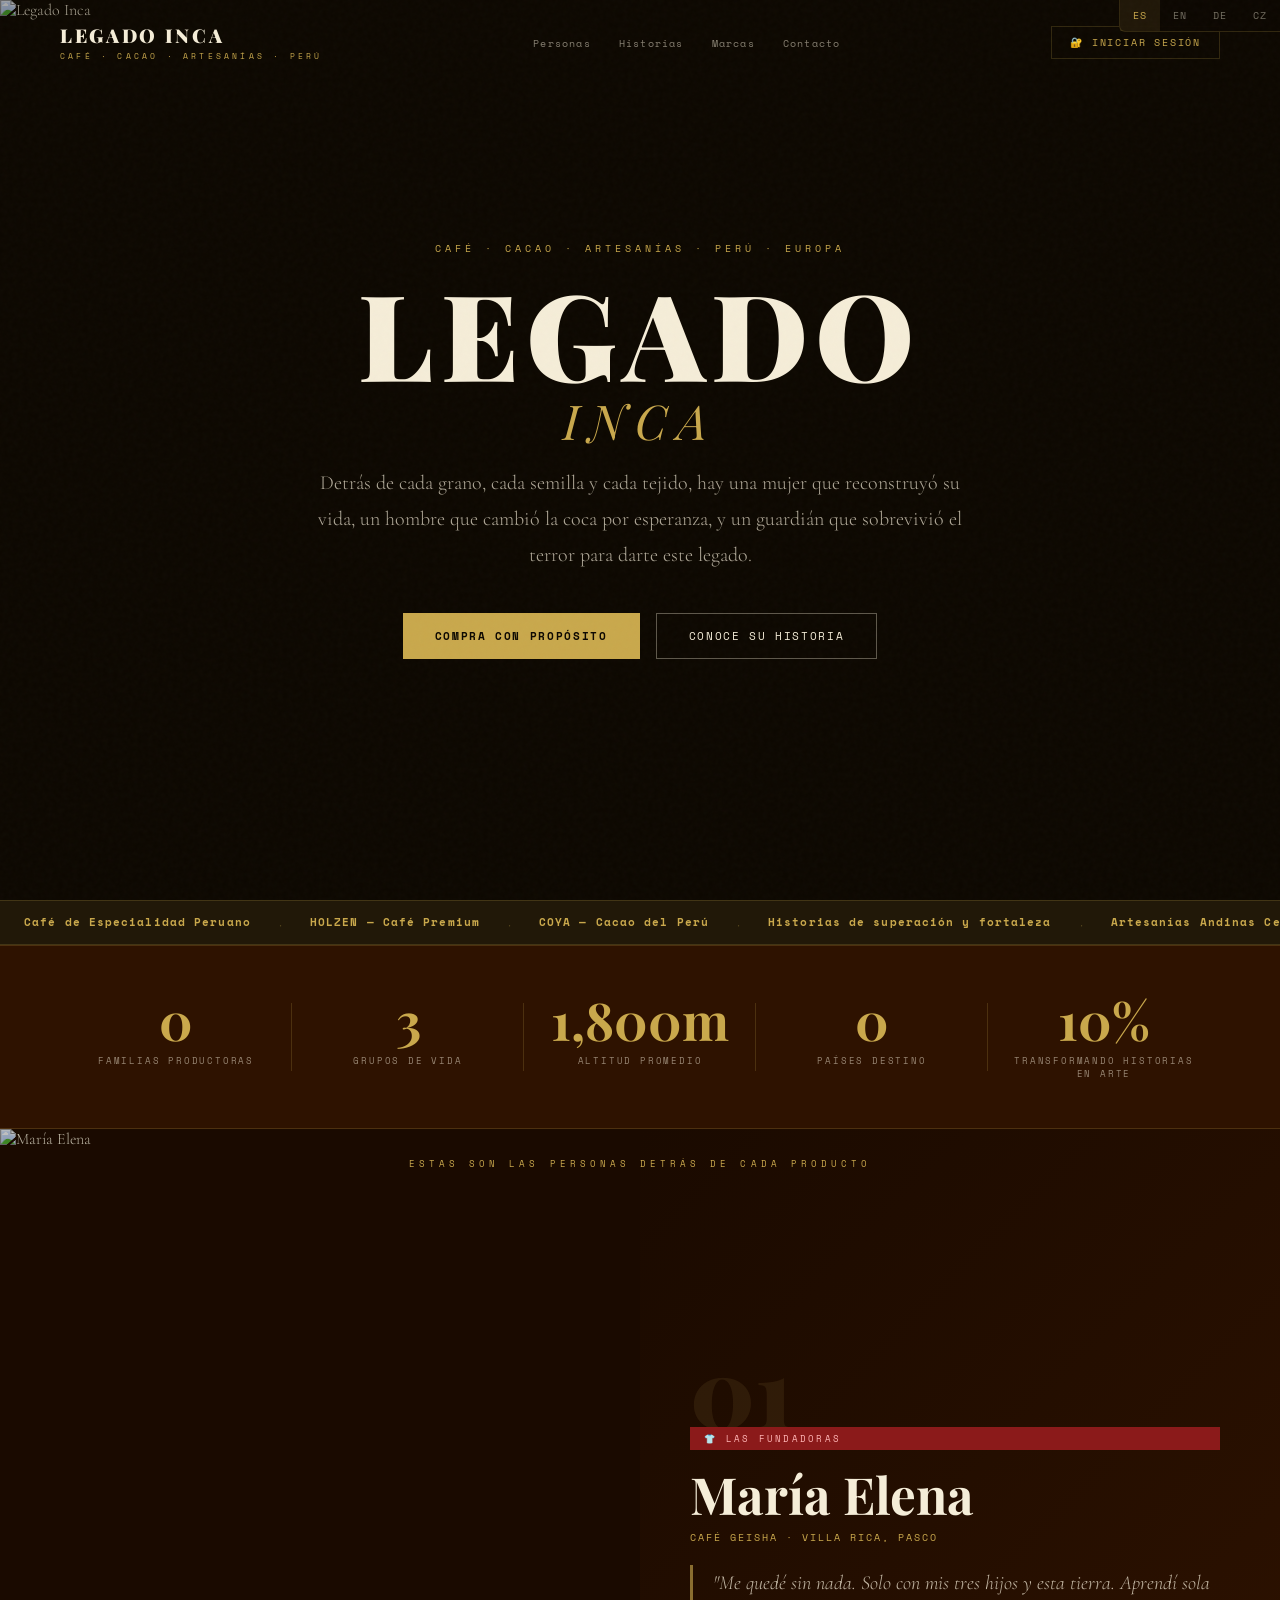
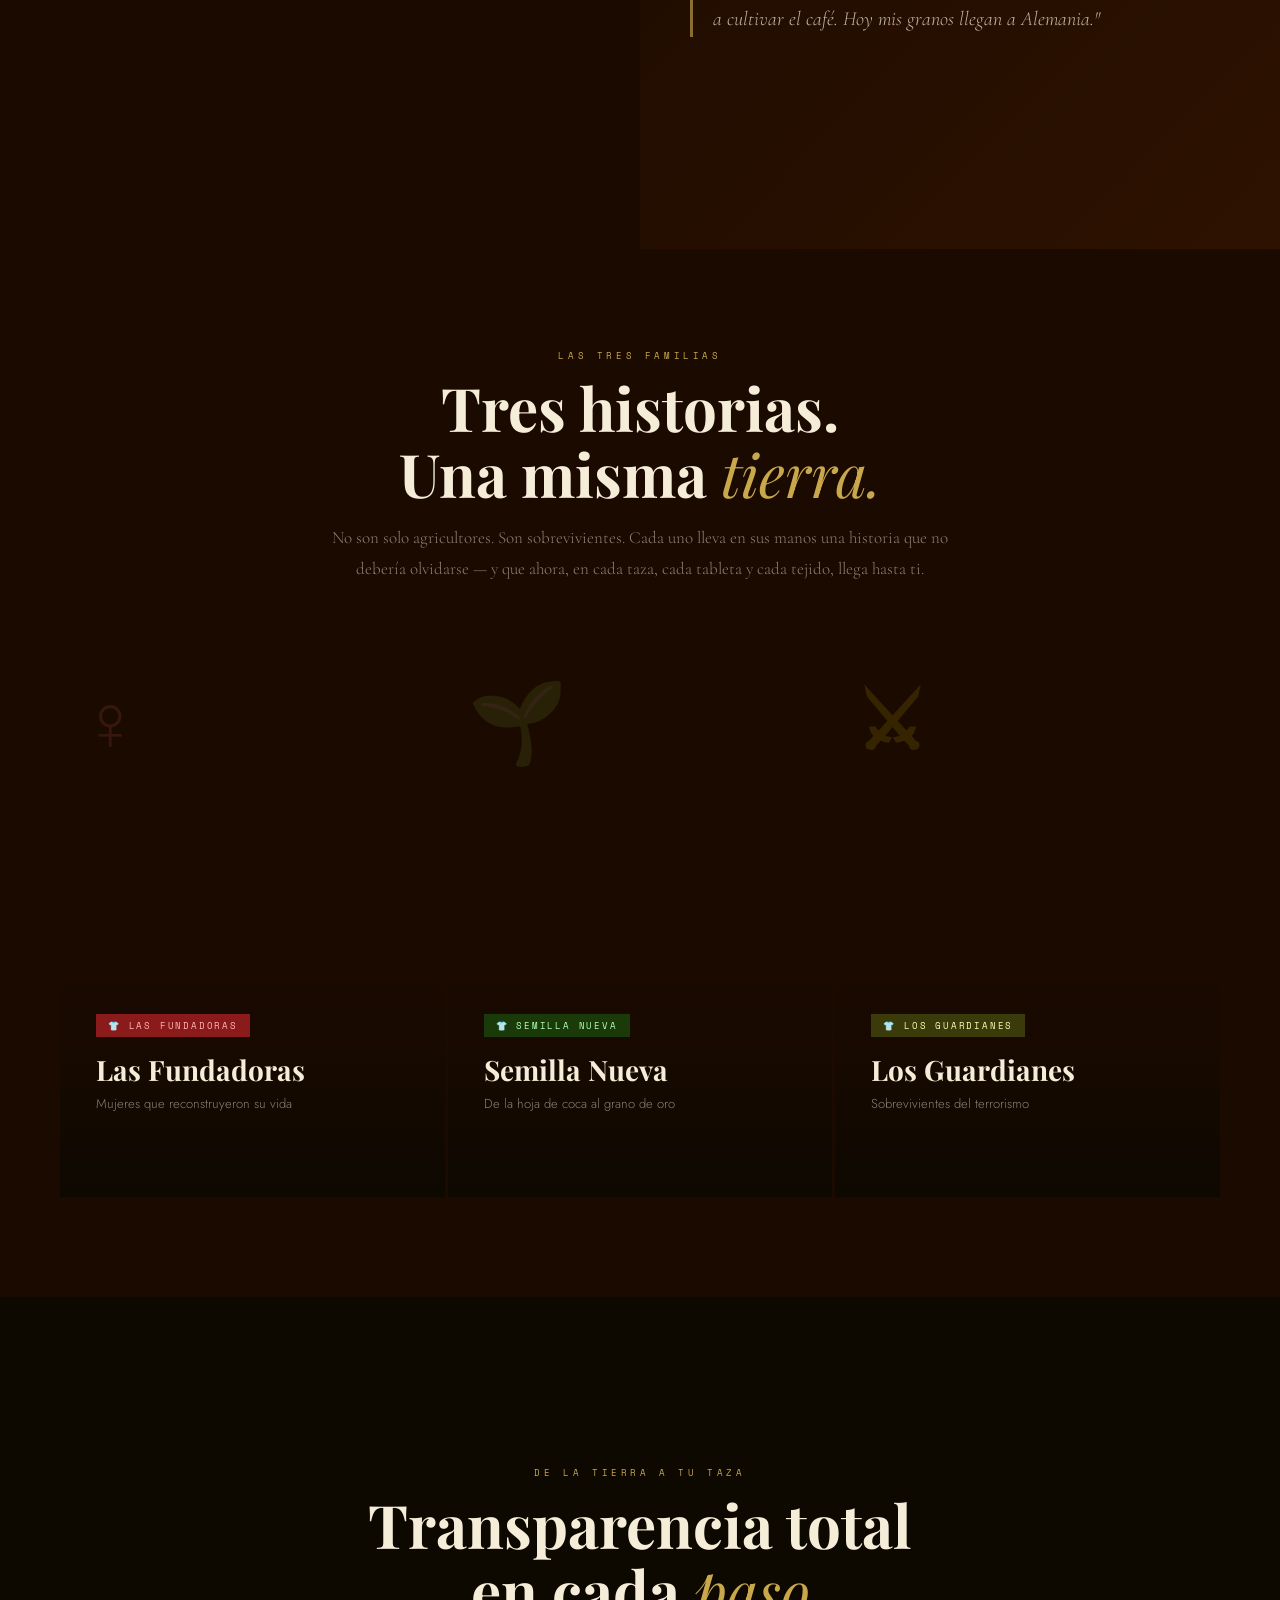
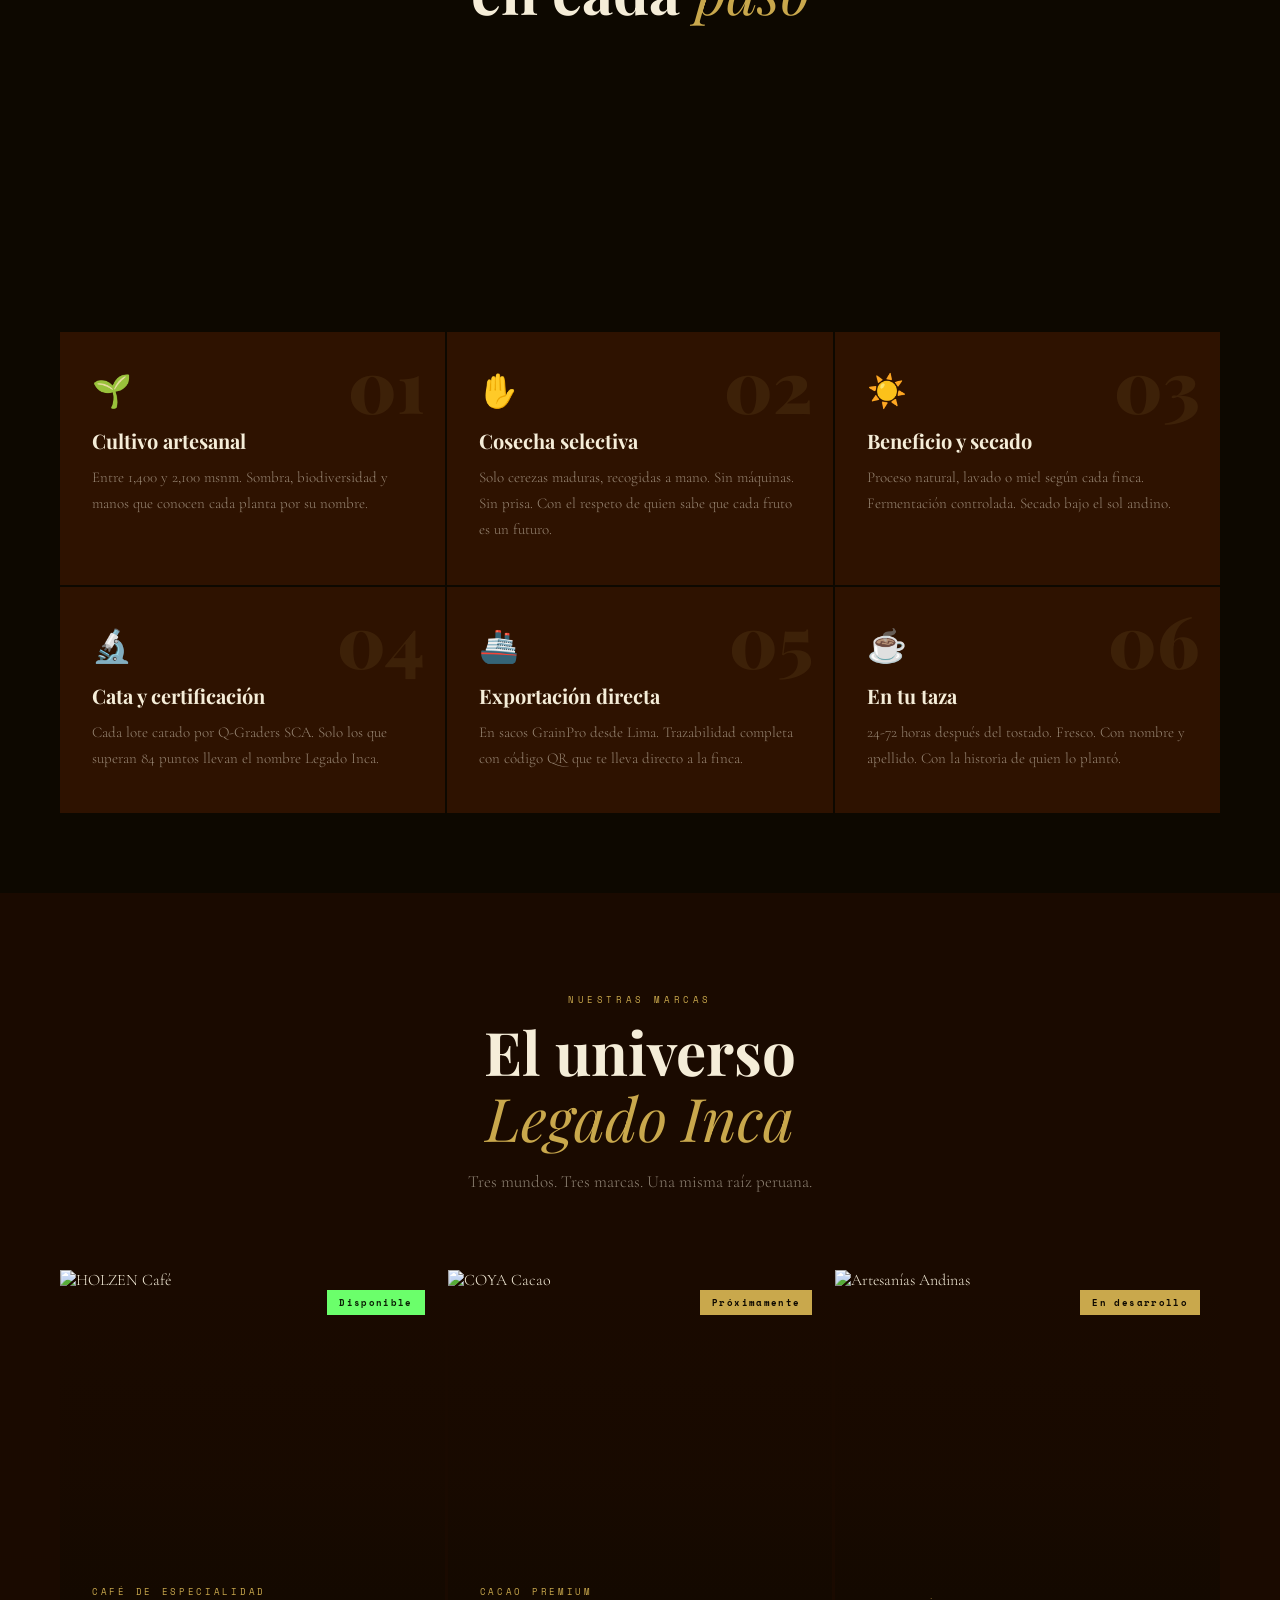
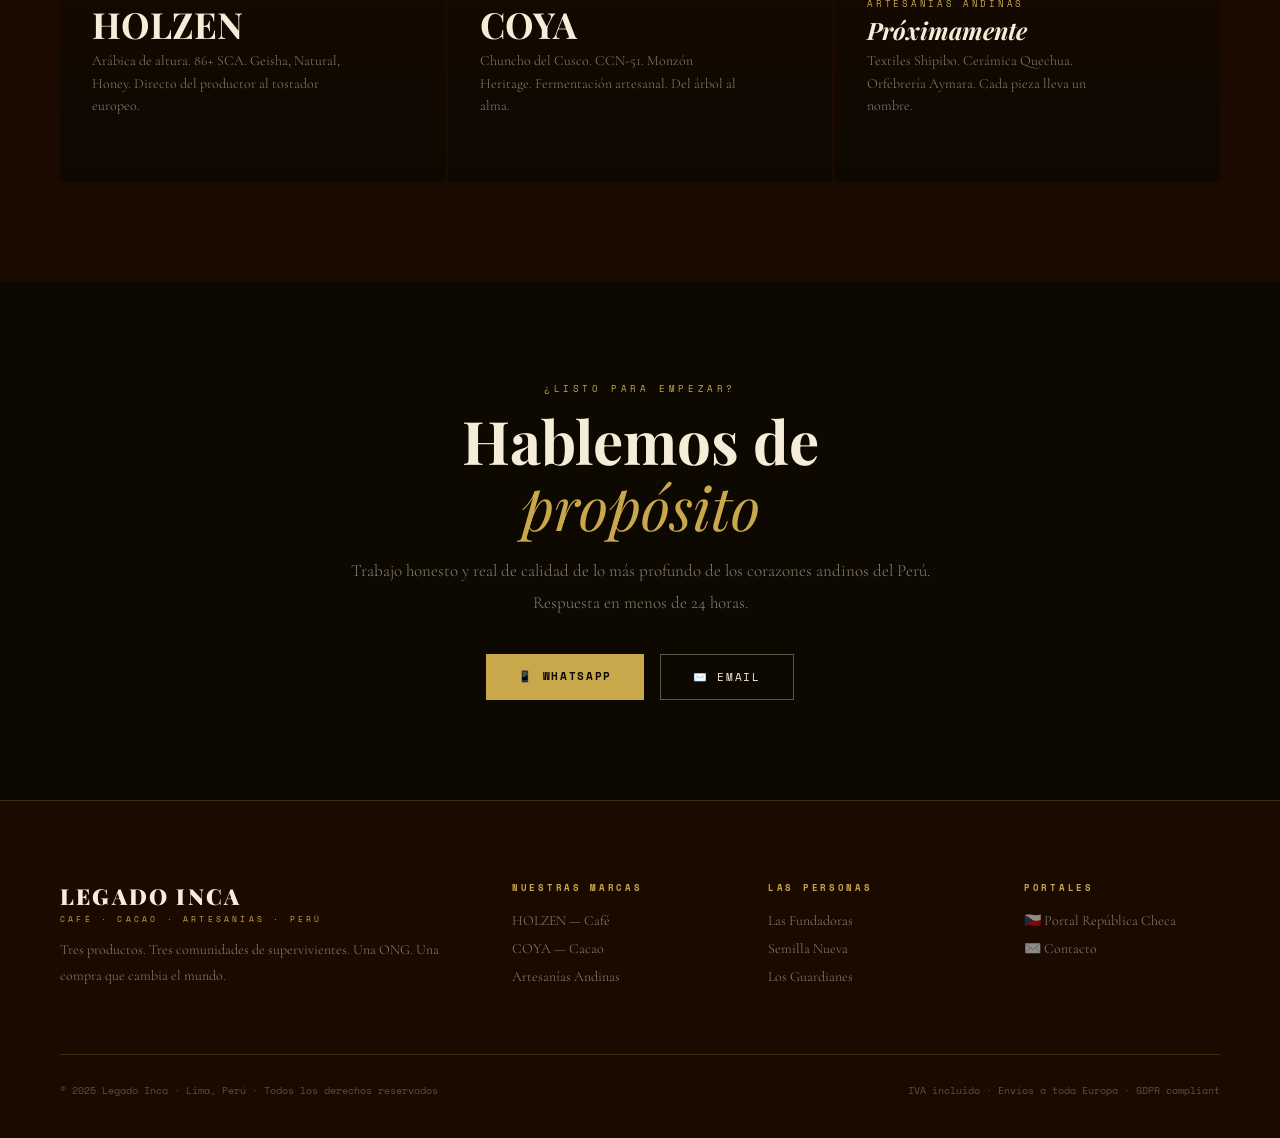
==== czech/index.html @ 56f63e99 "czech/index.html" ====
<!DOCTYPE html>
<html lang="es">
<head>
<meta charset="UTF-8">
<meta name="viewport" content="width=device-width, initial-scale=1.0, viewport-fit=cover">
<title>LEGADO INCA — Café · Cacao · Artesanías del Perú</title>
<link href="https://fonts.googleapis.com/css2?family=Playfair+Display:ital,wght@0,400;0,700;0,900;1,400;1,700&family=Cormorant+Garamond:ital,wght@0,300;0,400;0,600;1,300;1,400;1,600&family=Space+Mono:wght@400;700&family=Jost:wght@200;300;400;500&display=swap" rel="stylesheet">
<link rel="stylesheet" href="https://cdnjs.cloudflare.com/ajax/libs/leaflet/1.9.4/leaflet.min.css"/>
<script src="https://cdnjs.cloudflare.com/ajax/libs/leaflet/1.9.4/leaflet.min.js"></script>
<script src="https://cdnjs.cloudflare.com/ajax/libs/Chart.js/4.4.1/chart.umd.min.js"></script>

<!-- PWA -->
<meta name="application-name" content="Legado Inca">
<meta name="apple-mobile-web-app-capable" content="yes">
<meta name="apple-mobile-web-app-status-bar-style" content="black-translucent">
<meta name="apple-mobile-web-app-title" content="Legado Inca">
<meta name="theme-color" content="#1A0A00">
<meta name="description" content="Café, cacao y artesanías del Perú con historia. Historias reales de superación y fortaleza.">
<link rel="manifest" href="manifest.json">
<link rel="apple-touch-icon" href="data:image/svg+xml,%3Csvg xmlns='http://www.w3.org/2000/svg' viewBox='0 0 512 512'%3E%3Crect width='512' height='512' fill='%231A0A00'/%3E%3Ctext x='256' y='340' font-size='260' text-anchor='middle' fill='%23C9A84C' font-family='Georgia,serif'%3EL%3C/text%3E%3C/svg%3E">

<style>
/* ═══════════════════════════════════════
   LEGADO INCA — DESIGN TOKENS
═══════════════════════════════════════ */
:root {
  /* Madre palette */
  --negro:      #0D0800;
  --tierra:     #1A0A00;
  --cafe:       #2E1200;
  --mid:        #4A2010;
  --oro:        #C9A84C;
  --oro-lt:     #E8C96A;
  --oro-dk:     #8A6E30;
  --crema:      #F5EDD8;
  --crema-dk:   #E8D8B8;
  --muted:      rgba(245,237,216,0.52);
  --border:     rgba(201,168,76,0.2);
  --border-lt:  rgba(201,168,76,0.08);
  /* Portal palette */
  --obsidian:   #0C0A08;
  --dark:       #131008;
  --mid-dark:   #1E1A10;
  --surface:    #252015;
  --gold:       #C9A84C;
  --gold-light: #E8C96A;
  --gold-dim:   #8a6e30;
  --border-d:   rgba(201,168,76,0.2);
  --text-p:     #e8e0cc;
  --muted-p:    rgba(232,224,204,0.5);
  --green:      #4CAF7A;
  --red:        #E05252;
  --blue:       #5B8DEF;
  --amber:      #F0A500;
  /* Wine for modal */
  --wine:       #6B2737;
  --wine-deep:  #4A1825;
  --wine-pale:  #C4828E;
}

*{margin:0;padding:0;box-sizing:border-box;}
html{scroll-behavior:smooth;}
body{background:var(--negro);color:var(--crema);font-family:'Cormorant Garamond',serif;font-weight:300;overflow-x:hidden;}

/* Grain */
body::before{content:'';position:fixed;inset:0;pointer-events:none;z-index:9999;opacity:0.025;background-image:url("data:image/svg+xml,%3Csvg viewBox='0 0 200 200' xmlns='http://www.w3.org/2000/svg'%3E%3Cfilter id='n'%3E%3CfeTurbulence type='fractalNoise' baseFrequency='0.9' numOctaves='4' stitchTiles='stitch'/%3E%3C/filter%3E%3Crect width='100%25' height='100%25' filter='url(%23n)'/%3E%3C/svg%3E");}

/* ── PAGE VIEWS ── */
.page-view{display:none;min-height:100vh;}
.page-view.active{display:block;}

/* ═══ LANGUAGE BAR ═══ */
.lang-bar{position:fixed;top:0;right:0;z-index:600;display:flex;background:rgba(13,8,0,0.96);border-bottom-left-radius:6px;border:1px solid var(--border);border-top:none;border-right:none;}
.lang-btn{padding:8px 13px;background:none;border:none;color:rgba(245,237,216,0.45);font-family:'Space Mono',monospace;font-size:10px;cursor:pointer;transition:all 0.3s;letter-spacing:1px;}
.lang-btn:hover,.lang-btn.active{color:var(--oro);background:rgba(201,168,76,0.1);}

/* ═══ NAV MADRE ═══ */
.nav-madre{position:fixed;top:0;left:0;right:0;z-index:500;padding:22px 60px;display:flex;justify-content:space-between;align-items:center;transition:all 0.4s;}
.nav-madre.scrolled{background:rgba(13,8,0,0.97);backdrop-filter:blur(14px);padding:14px 60px;border-bottom:1px solid var(--border);}
.nav-logo{font-family:'Playfair Display',serif;font-size:19px;font-weight:900;color:var(--crema);letter-spacing:0.14em;text-transform:uppercase;cursor:pointer;display:flex;flex-direction:column;}
.nav-logo span{font-size:8px;letter-spacing:0.4em;color:var(--oro);font-family:'Space Mono',monospace;font-weight:400;margin-top:2px;}
.nav-links{display:flex;gap:28px;list-style:none;align-items:center;}
.nav-links a{font-family:'Space Mono',monospace;font-size:10px;letter-spacing:0.12em;color:var(--muted);text-decoration:none;cursor:pointer;transition:color 0.3s;}
.nav-links a:hover{color:var(--oro);}
.nav-login-btn{background:transparent;border:1px solid var(--border);color:var(--oro);padding:8px 18px;font-size:10px;letter-spacing:0.18em;text-transform:uppercase;cursor:pointer;font-family:'Space Mono',monospace;transition:all 0.3s;display:flex;align-items:center;gap:8px;}
.nav-login-btn:hover{background:rgba(201,168,76,0.08);border-color:var(--oro);}
.mob-nav-btn{display:none;background:none;border:none;color:var(--oro);font-size:22px;cursor:pointer;}

/* ═══ HERO — MIXED SLIDER (fotos + videos) ═══ */
.hero-wrap{height:100vh;position:relative;overflow:hidden;}
.hero-slide{position:absolute;inset:0;opacity:0;transition:opacity 1.4s ease;}
.hero-slide.active{opacity:1;}
.hero-slide img,.hero-slide video{width:100%;height:100%;object-fit:cover;object-position:center 30%;filter:brightness(0.65) saturate(1.1);}
.hero-overlay{position:absolute;inset:0;background:linear-gradient(to top,rgba(13,8,0,1) 0%,rgba(13,8,0,0.1) 60%,transparent 100%);}
.hero-content{position:absolute;inset:0;z-index:2;display:flex;flex-direction:column;align-items:center;justify-content:center;text-align:center;padding:0 32px;}
.hero-eyebrow{font-family:'Space Mono',monospace;font-size:10px;letter-spacing:0.4em;text-transform:uppercase;color:var(--oro);margin-bottom:24px;opacity:0;animation:fadeUp 1s 0.3s forwards;}
.hero-title{font-family:'Playfair Display',serif;font-size:clamp(52px,10vw,120px);font-weight:900;color:var(--crema);line-height:0.88;letter-spacing:0.06em;text-transform:uppercase;opacity:0;animation:fadeUp 1s 0.5s forwards;}
.hero-title em{display:block;font-style:italic;font-weight:400;font-size:0.4em;color:var(--oro);letter-spacing:0.2em;margin-top:14px;}
.hero-tagline{font-family:'Cormorant Garamond',serif;font-size:clamp(15px,2.2vw,20px);color:rgba(245,237,216,0.7);line-height:1.8;margin-top:24px;max-width:680px;opacity:0;animation:fadeUp 1s 0.7s forwards;}
.hero-actions{display:flex;gap:16px;margin-top:40px;flex-wrap:wrap;justify-content:center;opacity:0;animation:fadeUp 1s 0.9s forwards;}
.hero-dots{position:absolute;bottom:32px;left:50%;transform:translateX(-50%);z-index:3;display:flex;gap:8px;align-items:center;}
.hero-dot{width:6px;height:6px;border-radius:50%;background:rgba(201,168,76,0.35);border:none;cursor:pointer;transition:all 0.3s;padding:0;}
.hero-dot.active{background:var(--oro);width:20px;border-radius:3px;}

@keyframes fadeUp{from{opacity:0;transform:translateY(28px);}to{opacity:1;transform:translateY(0);}}
@keyframes fadeIn{from{opacity:0;}to{opacity:1;}}

/* ═══ BUTTONS ═══ */
.btn-primary{background:var(--oro);color:var(--negro);border:none;padding:14px 32px;font-family:'Space Mono',monospace;font-size:11px;letter-spacing:0.15em;text-transform:uppercase;cursor:pointer;font-weight:700;transition:all 0.3s;text-decoration:none;display:inline-block;}
.btn-primary:hover{background:var(--oro-lt);transform:translateY(-2px);}
.btn-outline{background:transparent;color:var(--crema);border:1px solid rgba(245,237,216,0.35);padding:14px 32px;font-family:'Space Mono',monospace;font-size:11px;letter-spacing:0.15em;text-transform:uppercase;cursor:pointer;transition:all 0.3s;text-decoration:none;display:inline-block;}
.btn-outline:hover{border-color:var(--crema);background:rgba(245,237,216,0.06);}
.btn-gold{background:var(--gold);color:var(--obsidian);border:none;padding:12px 28px;font-size:11px;letter-spacing:0.2em;text-transform:uppercase;cursor:pointer;font-family:'Jost',sans-serif;font-weight:700;transition:all 0.3s;}
.btn-gold:hover{background:var(--gold-light);}
.btn-outline-gold{background:transparent;color:var(--gold);border:1px solid var(--border-d);padding:10px 22px;font-size:10px;letter-spacing:0.18em;text-transform:uppercase;cursor:pointer;font-family:'Jost',sans-serif;transition:all 0.3s;}
.btn-outline-gold:hover{background:rgba(201,168,76,0.08);}
.btn-green{background:var(--green);color:var(--obsidian);border:none;padding:11px 24px;font-size:11px;letter-spacing:0.18em;text-transform:uppercase;cursor:pointer;font-family:'Jost',sans-serif;font-weight:700;transition:all 0.3s;}
.btn-green:hover{background:#5dc98a;}
.btn-exit{background:transparent;border:1px solid rgba(224,82,82,0.3);color:var(--red);padding:9px 16px;font-size:10px;letter-spacing:0.15em;text-transform:uppercase;cursor:pointer;font-family:'Jost',sans-serif;width:100%;transition:all 0.3s;}
.btn-exit:hover{background:rgba(224,82,82,0.08);}

/* ═══ MARQUEE ═══ */
.marquee-wrap{background:rgba(201,168,76,0.10);border-top:1px solid rgba(201,168,76,0.2);border-bottom:1px solid rgba(201,168,76,0.2);overflow:hidden;padding:10px 0;white-space:nowrap;}
.marquee-track{display:inline-flex;animation:marquee 32s linear infinite;}
.marquee-item{font-family:'Space Mono',monospace;font-size:11px;color:var(--oro);letter-spacing:0.1em;padding:0 24px;font-weight:700;}
.marquee-dot{color:var(--oro);opacity:0.4;padding:0 4px;}
@keyframes marquee{from{transform:translateX(0);}to{transform:translateX(-50%);}}

/* ═══ PERSONAS CAROUSEL (arriba) ═══ */
.personas-hero{position:relative;height:80vh;overflow:hidden;background:var(--tierra);}
.persona-slide{position:absolute;inset:0;opacity:0;transition:opacity 1.2s ease;display:grid;grid-template-columns:1fr 1fr;}
.persona-slide.active{opacity:1;}
.persona-photo{width:100%;height:100%;object-fit:cover;object-position:center 15%;filter:brightness(0.75) saturate(1.1);}
.persona-story-side{display:flex;flex-direction:column;justify-content:center;padding:60px 60px 60px 50px;background:linear-gradient(135deg,var(--tierra) 0%,var(--cafe) 100%);}
.persona-num{font-family:'Playfair Display',serif;font-size:96px;color:rgba(201,168,76,0.1);font-weight:900;line-height:1;margin-bottom:-10px;}
.persona-tag-badge{display:inline-block;font-family:'Space Mono',monospace;font-size:9px;letter-spacing:0.25em;text-transform:uppercase;padding:5px 14px;margin-bottom:16px;}
.tag-fundadoras{background:#8B1A1A;color:#FFB5B5;}
.tag-semilla{background:#1A3A0A;color:#B5FFB5;}
.tag-guardianes{background:#3A3A0A;color:#FFFFB5;}
.persona-name-big{font-family:'Playfair Display',serif;font-size:clamp(32px,4vw,52px);color:var(--crema);font-weight:700;line-height:1.1;}
.persona-product{font-family:'Space Mono',monospace;font-size:10px;color:var(--oro);letter-spacing:0.2em;text-transform:uppercase;margin-top:8px;margin-bottom:20px;}
.persona-quote{font-family:'Cormorant Garamond',serif;font-size:clamp(15px,1.8vw,20px);color:rgba(245,237,216,0.75);line-height:1.8;font-style:italic;border-left:3px solid var(--oro-dk);padding-left:20px;}
.personas-nav{position:absolute;bottom:28px;left:50%;transform:translateX(-50%);z-index:10;display:flex;gap:10px;align-items:center;}
.persona-dot{width:6px;height:6px;border-radius:50%;background:rgba(201,168,76,0.3);border:none;cursor:pointer;transition:all 0.3s;padding:0;}
.persona-dot.active{background:var(--oro);width:18px;border-radius:3px;}
.personas-section-label{position:absolute;top:28px;left:50%;transform:translateX(-50%);z-index:10;font-family:'Space Mono',monospace;font-size:9px;letter-spacing:0.45em;text-transform:uppercase;color:var(--oro);white-space:nowrap;}

/* ═══ STATS BAR ═══ */
.stats-bar{background:var(--cafe);border-top:1px solid var(--border);border-bottom:1px solid var(--border);padding:48px 60px;display:grid;grid-template-columns:repeat(5,1fr);gap:0;}
.stat-item{text-align:center;padding:0 20px;position:relative;}
.stat-item:not(:last-child)::after{content:'';position:absolute;right:0;top:10%;height:80%;width:1px;background:var(--border);}
.stat-num{font-family:'Playfair Display',serif;font-size:52px;color:var(--oro);font-weight:700;line-height:1;display:block;}
.stat-label{font-family:'Space Mono',monospace;font-size:9px;letter-spacing:0.2em;text-transform:uppercase;color:var(--muted);margin-top:8px;display:block;}

/* ═══ ONG BANNER ═══ */
.ong-banner{background:linear-gradient(135deg,#1E3A0A,#0A2004);border-top:2px solid rgba(74,124,40,0.4);border-bottom:2px solid rgba(74,124,40,0.4);padding:36px 60px;display:flex;align-items:center;gap:32px;flex-wrap:wrap;}
.ong-label{font-family:'Space Mono',monospace;font-size:9px;letter-spacing:0.35em;text-transform:uppercase;color:#6BFF6B;margin-bottom:8px;}
.ong-text{font-family:'Cormorant Garamond',serif;font-size:17px;color:var(--crema);line-height:1.7;}
.ong-text strong{color:#6BFF6B;}

/* ═══ SECTION BASE ═══ */
.section-eyebrow{font-family:'Space Mono',monospace;font-size:9px;letter-spacing:0.4em;text-transform:uppercase;color:var(--oro);display:block;margin-bottom:12px;}
.section-title{font-family:'Playfair Display',serif;font-size:clamp(32px,5vw,60px);color:var(--crema);font-weight:700;line-height:1.1;}
.section-title em{font-style:italic;color:var(--oro);font-weight:400;}
.section-body{font-family:'Cormorant Garamond',serif;font-size:17px;color:var(--muted);line-height:1.85;margin-top:16px;max-width:640px;}

/* ═══ GRUPOS — 3 historias ═══ */
.grupos{padding:100px 60px;background:var(--tierra);}
.grupos-head{text-align:center;margin-bottom:72px;}
.grupos-head .section-body{margin:16px auto 0;}
.grupos-grid{display:grid;grid-template-columns:repeat(3,1fr);gap:3px;}
.grupo-card{position:relative;overflow:hidden;min-height:540px;cursor:pointer;display:flex;flex-direction:column;justify-content:flex-end;}
.grupo-bg{position:absolute;inset:0;background-size:cover;background-position:center 25%;transition:transform 0.8s ease;filter:brightness(0.35) saturate(1.1);}
.grupo-card:hover .grupo-bg{transform:scale(1.04);filter:brightness(0.45);}
.grupo-pattern{position:absolute;top:20px;left:20px;font-family:'Playfair Display',serif;font-size:80px;font-weight:900;opacity:0.12;line-height:1;pointer-events:none;}
.fundadoras .grupo-pattern{color:#FF6B6B;}
.semilla .grupo-pattern{color:#6BFF6B;}
.guardianes .grupo-pattern{color:#FFD700;}
.grupo-overlay{position:relative;z-index:2;padding:36px;background:linear-gradient(to top,rgba(13,8,0,0.97) 0%,rgba(13,8,0,0.3) 60%,transparent 100%);}
.grupo-tag{display:inline-block;font-family:'Space Mono',monospace;font-size:9px;letter-spacing:0.2em;text-transform:uppercase;padding:5px 12px;margin-bottom:14px;}
.fundadoras .grupo-tag{background:#8B1A1A;color:#FFB5B5;}
.semilla .grupo-tag{background:#1A3A0A;color:#B5FFB5;}
.guardianes .grupo-tag{background:#3A3A0A;color:#FFFFB5;}
.grupo-name{font-family:'Playfair Display',serif;font-size:28px;color:var(--crema);font-weight:700;margin-bottom:6px;}
.grupo-role{font-family:'Jost',sans-serif;font-size:13px;color:var(--muted);}
.grupo-desc{font-family:'Cormorant Garamond',serif;font-size:15px;color:rgba(245,237,216,0.65);line-height:1.75;margin-top:14px;max-height:0;overflow:hidden;transition:max-height 0.5s ease;}
.grupo-card:hover .grupo-desc{max-height:200px;}
.grupo-link{display:inline-block;margin-top:16px;font-family:'Space Mono',monospace;font-size:10px;letter-spacing:0.1em;color:var(--oro);text-decoration:none;border-bottom:1px solid var(--border);padding-bottom:2px;opacity:0;transform:translateY(8px);transition:all 0.4s;}
.grupo-card:hover .grupo-link{opacity:1;transform:translateY(0);}

/* ═══ PROCESO con video ═══ */
.proceso{padding:0;background:var(--negro);}
.proceso-video-wrap{position:relative;height:55vh;overflow:hidden;}
.proceso-video-wrap video{width:100%;height:100%;object-fit:cover;filter:brightness(0.4);}
.proceso-video-overlay{position:absolute;inset:0;display:flex;align-items:center;justify-content:center;flex-direction:column;text-align:center;padding:0 40px;}
.proceso-content{padding:80px 60px;background:var(--negro);}
.proceso-grid{display:grid;grid-template-columns:repeat(3,1fr);gap:2px;margin-top:60px;}
.paso{padding:40px 32px;background:var(--cafe);border-bottom:2px solid transparent;transition:border-color 0.3s;position:relative;overflow:hidden;}
.paso:hover{border-color:var(--oro);}
.paso-n{font-family:'Playfair Display',serif;font-size:72px;color:rgba(201,168,76,0.1);font-weight:900;line-height:1;position:absolute;top:16px;right:20px;}
.paso-icon{font-size:32px;margin-bottom:16px;}
.paso-title{font-family:'Playfair Display',serif;font-size:20px;color:var(--crema);font-weight:700;margin-bottom:10px;}
.paso-desc{font-family:'Cormorant Garamond',serif;font-size:15px;color:var(--muted);line-height:1.75;}

/* ═══ UNIVERSO — 3 marcas ═══ */
.universo{padding:100px 60px;background:var(--tierra);}
.universo-head{text-align:center;margin-bottom:72px;}
.universo-grid{display:grid;grid-template-columns:repeat(3,1fr);gap:3px;}
.marca-card{position:relative;overflow:hidden;aspect-ratio:3/4;cursor:pointer;}
.marca-img{width:100%;height:100%;object-fit:cover;transition:transform 0.7s ease;display:block;}
.marca-card:hover .marca-img{transform:scale(1.05);}
.marca-overlay{position:absolute;inset:0;background:linear-gradient(to top,rgba(13,8,0,0.96) 0%,rgba(13,8,0,0.15) 60%,transparent 100%);padding:32px;display:flex;flex-direction:column;justify-content:flex-end;}
.marca-eyebrow{font-family:'Space Mono',monospace;font-size:9px;letter-spacing:0.3em;text-transform:uppercase;color:var(--oro);margin-bottom:8px;}
.marca-name{font-family:'Playfair Display',serif;font-size:36px;color:var(--crema);font-weight:700;line-height:1;}
.marca-sub{font-family:'Cormorant Garamond',serif;font-size:14px;color:var(--muted);margin-top:8px;line-height:1.6;max-width:260px;}
.marca-arrow{display:inline-flex;align-items:center;gap:8px;margin-top:18px;font-family:'Space Mono',monospace;font-size:10px;letter-spacing:0.12em;color:var(--crema);opacity:0;transform:translateY(8px);transition:all 0.4s;}
.marca-card:hover .marca-arrow{opacity:1;transform:translateY(0);}
.marca-badge{position:absolute;top:20px;right:20px;font-family:'Space Mono',monospace;font-size:9px;letter-spacing:0.15em;padding:6px 12px;font-weight:700;}
.badge-disponible{background:#6BFF6B;color:#0A2004;}
.badge-pronto{background:var(--oro);color:var(--negro);}

/* ═══ IMPACTO ONG ═══ */
.impacto{padding:0;position:relative;overflow:hidden;background:var(--negro);}
.impacto-video-bg{position:absolute;inset:0;z-index:0;}
.impacto-video-bg video{width:100%;height:100%;object-fit:cover;filter:brightness(0.55) saturate(1.1);}
.impacto-video-bg::after{content:'';position:absolute;inset:0;background:rgba(13,8,0,0.35);}
.impacto-inner{position:relative;z-index:2;padding:100px 60px;}
.impacto-grid{display:grid;grid-template-columns:1fr 1fr;gap:80px;align-items:center;margin-top:60px;}
.impact-stats{display:grid;grid-template-columns:1fr 1fr;gap:24px;}
.impact-stat{border:1px solid rgba(107,255,107,0.2);padding:24px;background:rgba(0,0,0,0.2);}
.impact-big{font-family:'Playfair Display',serif;font-size:48px;color:#6BFF6B;font-weight:700;line-height:1;display:block;}
.impact-label{font-family:'Space Mono',monospace;font-size:9px;letter-spacing:0.2em;text-transform:uppercase;color:rgba(107,255,107,0.7);margin-top:6px;display:block;}
.impact-quote{font-family:'Playfair Display',serif;font-size:28px;color:var(--crema);font-style:italic;font-weight:400;border-left:3px solid #6BFF6B;padding-left:24px;margin-bottom:24px;line-height:1.4;}
.impact-text{font-family:'Cormorant Garamond',serif;font-size:16px;color:rgba(245,237,216,0.7);line-height:1.85;margin-bottom:16px;}

/* ═══ FOOTER ═══ */
footer.madre-footer{background:var(--tierra);border-top:1px solid var(--border);padding:80px 60px 40px;}
.footer-grid{display:grid;grid-template-columns:2fr 1fr 1fr 1fr;gap:60px;margin-bottom:60px;}
.footer-brand-name{font-family:'Playfair Display',serif;font-size:22px;font-weight:900;letter-spacing:0.1em;color:var(--crema);text-transform:uppercase;}
.footer-brand-name span{font-size:8px;letter-spacing:0.4em;color:var(--oro);display:block;font-family:'Space Mono',monospace;font-weight:400;margin-top:2px;}
.footer-brand p{font-family:'Cormorant Garamond',serif;font-size:14px;color:var(--muted);line-height:1.8;margin-top:12px;}
.footer-col h5{font-family:'Space Mono',monospace;font-size:9px;letter-spacing:0.3em;text-transform:uppercase;color:var(--oro);margin-bottom:16px;}
.footer-col ul{list-style:none;}
.footer-col li{margin-bottom:8px;}
.footer-col a{font-family:'Cormorant Garamond',serif;font-size:14px;color:var(--muted);text-decoration:none;cursor:pointer;transition:color 0.3s;}
.footer-col a:hover{color:var(--oro);}
.footer-bottom{border-top:1px solid var(--border);padding-top:28px;display:flex;justify-content:space-between;align-items:center;flex-wrap:wrap;gap:12px;}
.footer-bottom p{font-family:'Space Mono',monospace;font-size:10px;color:rgba(245,237,216,0.3);}

/* ═══ MOB NAV ═══ */
#mob-nav{display:none;position:fixed;inset:0;z-index:950;background:rgba(13,8,0,0.98);flex-direction:column;align-items:center;justify-content:center;gap:28px;}
#mob-nav a{font-family:'Playfair Display',serif;font-size:28px;color:var(--crema);text-decoration:none;cursor:pointer;font-style:italic;transition:color 0.3s;}
#mob-nav a:hover{color:var(--oro);}

/* ═══ COOKIE ═══ */
.cookie-bar{position:fixed;bottom:0;left:0;right:0;z-index:800;background:rgba(26,10,0,0.97);border-top:1px solid var(--border);padding:16px 40px;display:flex;align-items:center;justify-content:space-between;gap:20px;flex-wrap:wrap;backdrop-filter:blur(8px);}
.cookie-text{font-family:'Cormorant Garamond',serif;font-size:13px;color:var(--muted);flex:1;}
.cookie-accept{background:var(--oro);color:var(--negro);border:none;padding:8px 20px;font-family:'Space Mono',monospace;font-size:10px;letter-spacing:0.1em;cursor:pointer;font-weight:700;}
.cookie-decline{background:transparent;color:var(--muted);border:1px solid var(--border);padding:8px 16px;font-family:'Space Mono',monospace;font-size:10px;cursor:pointer;}

/* ═══ LOGIN MODAL ═══ */
.modal-overlay{position:fixed;inset:0;background:rgba(44,8,18,0.85);z-index:1000;display:none;align-items:center;justify-content:center;backdrop-filter:blur(6px);}
.modal-overlay.open{display:flex;}
.login-box{background:var(--dark);border:1px solid var(--border-d);padding:48px;width:420px;max-width:92vw;position:relative;}
.login-close{position:absolute;top:18px;right:18px;background:none;border:none;color:var(--muted-p);font-size:18px;cursor:pointer;transition:color 0.3s;}
.login-close:hover{color:var(--gold);}
.login-eyebrow{font-family:'Space Mono',monospace;font-size:9px;letter-spacing:0.4em;text-transform:uppercase;color:var(--gold);display:flex;align-items:center;gap:10px;margin-bottom:12px;}
.login-eyebrow::before{content:'';width:20px;height:1px;background:var(--gold-dim);}
.login-title{font-family:'Playfair Display',serif;font-size:28px;color:var(--text-p);margin-bottom:6px;}
.login-sub{font-family:'Jost',sans-serif;font-size:11px;color:var(--muted-p);margin-bottom:28px;}
.login-form{display:grid;gap:14px;}
.login-input{background:var(--mid-dark);border:1px solid var(--border-d);color:var(--text-p);padding:12px 16px;font-family:'Jost',sans-serif;font-size:13px;outline:none;transition:border-color 0.3s;width:100%;}
.login-input:focus{border-color:var(--gold);}
.login-error{background:rgba(224,82,82,0.1);border:1px solid rgba(224,82,82,0.3);color:var(--red);padding:10px 14px;font-size:11px;display:none;}
.login-error.show{display:block;}
.login-hint{font-family:'Jost',sans-serif;font-size:10px;color:var(--muted-p);text-align:center;margin-top:8px;}
.login-hint strong{color:var(--gold);}
.f-label{font-size:9px;letter-spacing:0.22em;text-transform:uppercase;color:var(--gold);margin-bottom:6px;display:block;font-family:'Space Mono',monospace;}
.f-group{display:grid;gap:6px;}

/* ═══ PORTAL STYLES (from aurum_v2) ═══ */
.portal-layout{display:grid;grid-template-columns:240px 1fr;min-height:100vh;background:var(--obsidian);}
.portal-sidebar{background:var(--dark);border-right:1px solid var(--border-d);padding:28px 0;position:sticky;top:0;height:100vh;overflow-y:auto;display:flex;flex-direction:column;}
.portal-logo-wrap{padding:0 22px 28px;border-bottom:1px solid var(--border-d);}
.portal-logo{font-family:'Playfair Display',serif;font-size:17px;color:var(--gold);letter-spacing:0.1em;text-transform:uppercase;}
.portal-logo em{font-style:italic;color:var(--text-p);font-weight:400;}
.portal-role{margin-top:8px;font-size:9px;letter-spacing:0.25em;text-transform:uppercase;padding:4px 10px;display:inline-block;border:1px solid;font-family:'Space Mono',monospace;}
.role-admin{color:var(--blue);border-color:rgba(91,141,239,0.35);}
.role-prov{color:var(--green);border-color:rgba(76,175,122,0.35);}
.role-cz{color:var(--gold);border-color:var(--border-d);}
.sidebar-nav{flex:1;padding-top:16px;}
.nav-sec-label{font-size:8px;letter-spacing:0.3em;text-transform:uppercase;color:var(--gold-dim);padding:16px 22px 6px;font-family:'Space Mono',monospace;}
.sidebar-nav ul{list-style:none;}
.sidebar-nav li a{display:flex;align-items:center;gap:11px;padding:11px 22px;font-size:11px;letter-spacing:0.1em;text-transform:uppercase;color:var(--muted-p);text-decoration:none;cursor:pointer;transition:all 0.25s;font-family:'Jost',sans-serif;}
.sidebar-nav li a:hover,.sidebar-nav li a.active{color:var(--text-p);background:rgba(201,168,76,0.06);border-right:2px solid var(--gold);}
.sidebar-nav .ni{font-size:15px;width:18px;}
.sidebar-exit-wrap{padding:22px;}
.portal-main{padding:36px 44px;overflow-y:auto;}
.portal-header{display:flex;justify-content:space-between;align-items:flex-start;margin-bottom:32px;}
.portal-header h1{font-family:'Playfair Display',serif;font-size:32px;color:var(--text-p);font-weight:400;}
.portal-date{font-size:11px;color:var(--muted-p);margin-top:4px;font-family:'Jost',sans-serif;}
.panel{background:var(--dark);border:1px solid var(--border-d);padding:24px;}
.panel-hdr{display:flex;justify-content:space-between;align-items:center;margin-bottom:20px;}
.panel-title{font-size:11px;letter-spacing:0.15em;text-transform:uppercase;color:var(--text-p);font-family:'Space Mono',monospace;}
.panel-sub{font-size:10px;color:var(--muted-p);font-family:'Jost',sans-serif;}
.tab-content{display:none;}
.tab-content.active{display:block;}
.f-input{background:var(--mid-dark);border:1px solid var(--border-d);color:var(--text-p);padding:11px 14px;font-family:'Jost',sans-serif;font-size:13px;width:100%;outline:none;transition:border-color 0.3s;}
.f-input:focus{border-color:var(--gold);}
.f-select{background:var(--mid-dark);border:1px solid var(--border-d);color:var(--text-p);padding:11px 14px;font-family:'Jost',sans-serif;font-size:13px;width:100%;outline:none;appearance:none;cursor:pointer;}
.f-textarea{background:var(--mid-dark);border:1px solid var(--border-d);color:var(--text-p);padding:11px 14px;font-family:'Jost',sans-serif;font-size:13px;width:100%;outline:none;resize:none;transition:border-color 0.3s;}
.f-textarea:focus{border-color:var(--gold);}
.f-grid-2{display:grid;grid-template-columns:1fr 1fr;gap:14px;}
.f-grid-3{display:grid;grid-template-columns:1fr 1fr 1fr;gap:14px;}
.kpi-row{display:grid;grid-template-columns:repeat(4,1fr);gap:16px;margin-bottom:24px;}
.kpi{background:var(--dark);border:1px solid var(--border-d);padding:22px;position:relative;overflow:hidden;}
.kpi::before{content:'';position:absolute;top:0;left:0;right:0;height:2px;}
.kpi.k-gold::before{background:linear-gradient(90deg,var(--gold-dim),var(--gold));}
.kpi.k-blue::before{background:linear-gradient(90deg,var(--blue),#3a6fd8);}
.kpi.k-green::before{background:linear-gradient(90deg,var(--green),#3a8a60);}
.kpi.k-amber::before{background:linear-gradient(90deg,var(--amber),#c07800);}
.kpi.k-red::before{background:linear-gradient(90deg,var(--red),#b03030);}
.kpi-lbl{font-size:9px;letter-spacing:0.25em;text-transform:uppercase;color:var(--muted-p);margin-bottom:10px;font-family:'Space Mono',monospace;}
.kpi-val{font-family:'Playfair Display',serif;font-size:38px;color:var(--text-p);font-weight:400;line-height:1;}
.kpi-val sup{font-size:14px;color:var(--muted-p);}
.kpi-chg{font-size:10px;margin-top:8px;font-family:'Jost',sans-serif;}
.kpi-chg.up{color:var(--green);}
.kpi-chg.down{color:var(--red);}
.kpi-chg.warn{color:var(--amber);}
.data-table{width:100%;border-collapse:collapse;}
.data-table th{font-size:9px;letter-spacing:0.22em;text-transform:uppercase;color:var(--gold);padding:9px 12px;text-align:left;border-bottom:1px solid var(--border-d);font-family:'Space Mono',monospace;}
.data-table td{font-size:12px;color:var(--muted-p);padding:13px 12px;border-bottom:1px solid rgba(201,168,76,0.05);font-family:'Jost',sans-serif;}
.data-table tr:hover td{background:rgba(201,168,76,0.03);}
.badge{display:inline-flex;align-items:center;gap:5px;font-size:10px;padding:3px 9px;font-family:'Space Mono',monospace;}
.badge-dot{width:5px;height:5px;border-radius:50%;background:currentColor;}
.badge.ok{color:var(--green);background:rgba(76,175,122,0.1);}
.badge.warn{color:var(--amber);background:rgba(240,165,0,0.1);}
.badge.pend{color:var(--blue);background:rgba(91,141,239,0.1);}
.badge.err{color:var(--red);background:rgba(224,82,82,0.1);}
.upload-zone{border:2px dashed var(--border-d);padding:36px;text-align:center;cursor:pointer;transition:all 0.3s;position:relative;}
.upload-zone:hover{border-color:var(--gold);background:rgba(201,168,76,0.04);}
.upload-zone input[type=file]{position:absolute;inset:0;opacity:0;cursor:pointer;width:100%;height:100%;}
.upload-icon{font-size:32px;margin-bottom:10px;}
.upload-txt strong{font-size:13px;color:var(--text-p);display:block;margin-bottom:4px;}
.upload-txt span{font-size:11px;color:var(--muted-p);}
.photo-grid{display:grid;grid-template-columns:repeat(4,1fr);gap:8px;margin-top:14px;}
.photo-thumb{aspect-ratio:1;overflow:hidden;background:var(--mid-dark);border:1px solid var(--border-d);}
.photo-thumb img{width:100%;height:100%;object-fit:cover;}
.alert-box{padding:14px 16px;font-size:12px;border-left:3px solid;margin-bottom:12px;font-family:'Jost',sans-serif;}
.alert-box.warn{background:rgba(240,165,0,0.08);border-color:var(--amber);color:var(--amber);}
.alert-box.ok{background:rgba(76,175,122,0.08);border-color:var(--green);color:var(--green);}
.alert-box.err{background:rgba(224,82,82,0.08);border-color:var(--red);color:var(--red);}
.alert-box.info{background:rgba(91,141,239,0.08);border-color:var(--blue);color:var(--blue);}
.tab-switcher{display:flex;gap:0;border-bottom:1px solid var(--border-d);margin-bottom:24px;}
.tab-btn{background:none;border:none;color:var(--muted-p);padding:10px 22px;font-size:10px;letter-spacing:0.18em;text-transform:uppercase;cursor:pointer;font-family:'Space Mono',monospace;border-bottom:2px solid transparent;margin-bottom:-1px;transition:all 0.25s;}
.tab-btn.active{color:var(--gold);border-bottom-color:var(--gold);}
.pay-card{border:1px solid var(--border-d);padding:16px 20px;display:flex;align-items:center;gap:14px;cursor:pointer;transition:all 0.3s;}
.pay-card:hover,.pay-card.sel{border-color:rgba(76,175,122,0.5);background:rgba(76,175,122,0.04);}
.pay-check{margin-left:auto;color:var(--green);display:none;}
.pay-card.sel .pay-check{display:block;}
.notif-badge{position:relative;display:inline-block;}
.notif-count{position:absolute;top:-6px;right:-6px;background:var(--red);color:#fff;font-size:9px;width:16px;height:16px;border-radius:50%;display:flex;align-items:center;justify-content:center;font-weight:700;}
.prog-bar-wrap{height:6px;background:rgba(255,255,255,0.08);border-radius:3px;overflow:hidden;margin-top:8px;}
.prog-bar-fill{height:100%;border-radius:3px;transition:width 1s ease;}

/* ═══ MOBILE SIDEBAR ═══ */
.mob-menu-btn{display:flex;position:fixed;top:12px;left:12px;z-index:900;width:42px;height:42px;background:var(--dark);border:1px solid var(--border-d);align-items:center;justify-content:center;cursor:pointer;font-size:18px;color:var(--gold);transition:all 0.3s;}
.mob-menu-btn:hover{background:var(--mid-dark);}
.sidebar-overlay{display:none;position:fixed;inset:0;background:rgba(0,0,0,0.6);z-index:700;backdrop-filter:blur(2px);}
.sidebar-overlay.show{display:block;}

/* ═══ RESPONSIVE ═══ */
@media(max-width:1024px){
  .nav-madre{padding:16px 24px;}
  .nav-madre.scrolled{padding:12px 24px;}
  .nav-links{display:none;}
  .mob-nav-btn{display:block;}
  .stats-bar{grid-template-columns:repeat(3,1fr);padding:32px 24px;}
  .stat-item::after{display:none!important;}
  .grupos{padding:60px 24px;}
  .grupos-grid{grid-template-columns:1fr;}
  .universo{padding:60px 24px;}
  .universo-grid{grid-template-columns:1fr;}
  .proceso-content{padding:60px 24px;}
  .proceso-grid{grid-template-columns:1fr 1fr;}
  .impacto-inner{padding:60px 24px;}
  .impacto-grid{grid-template-columns:1fr;gap:40px;}
  footer.madre-footer{padding:60px 24px 32px;}
  .footer-grid{grid-template-columns:1fr 1fr;gap:32px;}
  .ong-banner{padding:24px;}
  .personas-hero{height:auto;}
  .persona-slide{grid-template-columns:1fr;height:auto;}
  .persona-photo{height:50vw;min-height:280px;}
  .persona-story-side{padding:36px 24px;}
  .portal-layout{grid-template-columns:1fr;}
  .portal-sidebar{position:fixed;top:0;left:-260px;width:260px;height:100vh;z-index:800;transition:left 0.3s ease;box-shadow:4px 0 24px rgba(0,0,0,0.5);overflow-y:auto;}
  .portal-sidebar.open{left:0;}
  .portal-main{padding:16px;padding-top:64px;}
  .kpi-row{grid-template-columns:1fr 1fr;}
  .f-grid-2,.f-grid-3{grid-template-columns:1fr;}
}
@media(max-width:640px){
  .stats-bar{grid-template-columns:1fr 1fr;}
  .proceso-grid{grid-template-columns:1fr;}
  .footer-grid{grid-template-columns:1fr;}
  .kpi-row{grid-template-columns:1fr;}
  .universo-grid{grid-template-columns:1fr;}
}
@media(min-width:1025px){
  .mob-menu-btn{display:none;}
  .sidebar-overlay{display:none!important;}
}
</style>
</head>
<body>

<!-- LANGUAGE BAR -->
<div class="lang-bar">
  <button class="lang-btn active" onclick="setLang('es')">ES</button>
  <button class="lang-btn" onclick="setLang('en')">EN</button>
  <button class="lang-btn" onclick="setLang('de')">DE</button>
  <button class="lang-btn" onclick="setLang('cs')">CZ</button>
</div>

<!-- MOB NAV OVERLAY -->
<div id="mob-nav">
  <button onclick="toggleMob()" style="position:absolute;top:24px;right:24px;background:none;border:none;color:var(--oro);font-size:26px;cursor:pointer;">✕</button>
  <a onclick="scrollTo_('#personas-section');toggleMob()">Personas</a>
  <a onclick="scrollTo_('#historias');toggleMob()">Historias</a>
  <a onclick="scrollTo_('#universo');toggleMob()">Marcas</a>
  <a onclick="scrollTo_('#footer-madre');toggleMob()">Contacto</a>
</div>

<!-- LOGIN MODAL -->
<div class="modal-overlay" id="modal-login" onclick="if(event.target===this)closeLogin()">
  <div class="login-box">
    <button class="login-close" onclick="closeLogin()">✕</button>
    <div class="login-eyebrow">Acceso Privado</div>
    <h2 class="login-title">Iniciar Sesión</h2>
    <p class="login-sub">Ingresa tu código de acceso y contraseña</p>
    <div class="login-form">
      <div class="login-error" id="login-err">Credenciales incorrectas. Intenta de nuevo.</div>
      <div class="f-group">
        <label class="f-label">Código / Usuario</label>
        <input class="login-input" type="text" id="login-user" placeholder="Ej: PROV-001 · admin · czech">
      </div>
      <div class="f-group">
        <label class="f-label">Contraseña</label>
        <input class="login-input" type="password" id="login-pass" placeholder="••••••••">
      </div>
      <button class="btn-gold" style="width:100%;padding:14px" onclick="doLogin()">Ingresar →</button>
      <p class="login-hint">Acceso: <strong>czech26 / czech26@</strong></p>
    </div>
  </div>
</div>

<!-- ══════════════════════════════════
     PÁGINA MADRE — LEGADO INCA
══════════════════════════════════ -->
<div id="view-madre" class="page-view active">

  <!-- NAV -->
  <nav class="nav-madre" id="nav-madre">
    <div class="nav-logo" onclick="window.scrollTo(0,0)">
      LEGADO INCA
      <span>Café · Cacao · Artesanías · Perú</span>
    </div>
    <ul class="nav-links">
      <li><a onclick="scrollTo_('#personas-section')">Personas</a></li>
      <li><a onclick="scrollTo_('#historias')">Historias</a></li>
      <li><a onclick="scrollTo_('#universo')">Marcas</a></li>
      <li><a onclick="scrollTo_('#footer-madre')">Contacto</a></li>
    </ul>
    <button class="nav-login-btn" onclick="openLogin()">🔐 Iniciar Sesión</button>
    <button class="mob-nav-btn" onclick="toggleMob()">☰</button>
  </nav>

  <!-- HERO — mixed slider fotos + videos -->
  <div class="hero-wrap">
    <div class="hero-slide active">
      <img src="https://res.cloudinary.com/djfmngyl0/image/upload/v1774742808/pexels-daniel-delgado-574115773-16957837_wpwbjg.jpg" alt="Legado Inca">
      <div class="hero-overlay"></div>
    </div>
    <div class="hero-slide" id="hero-slide-1">
      <video autoplay muted loop playsinline>
        <source src="https://res.cloudinary.com/djfmngyl0/video/upload/v1774742817/17618554-hd_1920_1080_30fps_snriob.mp4" type="video/mp4">
      </video>
      <div class="hero-overlay"></div>
    </div>
    <div class="hero-slide" id="hero-slide-2">
      <video autoplay muted loop playsinline>
        <source src="https://res.cloudinary.com/djfmngyl0/video/upload/v1774742813/3365440-uhd_3840_2160_30fps_mvpetn.mp4" type="video/mp4">
      </video>
      <div class="hero-overlay"></div>
    </div>
    <div class="hero-slide">
      <img src="https://res.cloudinary.com/djfmngyl0/image/upload/v1774742806/pexels-jvalenciazz-12833203_zopukm.jpg" alt="Perú">
      <div class="hero-overlay"></div>
    </div>
    <div class="hero-slide">
      <img src="https://res.cloudinary.com/djfmngyl0/image/upload/v1773517329/6d8dfba46ceeb0a8f8614947c9f56a04_i4z16w.jpg" alt="Café">
      <div class="hero-overlay"></div>
    </div>

    <div class="hero-content">
      <p class="hero-eyebrow" data-key="hero_eyebrow">Café · Cacao · Artesanías · Perú · Europa</p>
      <h1 class="hero-title">
        LEGADO
        <em>INCA</em>
      </h1>
      <p class="hero-tagline" data-key="hero_tagline">Detrás de cada grano, cada semilla y cada tejido, hay una mujer que reconstruyó su vida, un hombre que cambió la coca por esperanza, y un guardián que sobrevivió el terror para darte este legado.</p>
      <div class="hero-actions">
        <button class="btn-primary" onclick="scrollTo_('#universo')" data-key="hero_btn1">Compra con propósito</button>
        <button class="btn-outline" onclick="scrollTo_('#historias')" data-key="hero_btn2">Conoce su historia</button>
      </div>
    </div>
    <div class="hero-dots" id="hero-dots"></div>
  </div>

  <!-- MARQUEE -->
  <div class="marquee-wrap">
    <div class="marquee-track">
      <span class="marquee-item">Café de Especialidad Peruano</span><span class="marquee-dot">·</span>
      <span class="marquee-item">HOLZEN — Café Premium</span><span class="marquee-dot">·</span>
      <span class="marquee-item">COYA — Cacao del Perú</span><span class="marquee-dot">·</span>
      <span class="marquee-item">Historias de superación y fortaleza</span><span class="marquee-dot">·</span>
      <span class="marquee-item">Artesanías Andinas Certificadas</span><span class="marquee-dot">·</span>
      <span class="marquee-item">Comercio Justo · EUDR Compliant</span><span class="marquee-dot">·</span>
      <span class="marquee-item">Envío a toda Europa</span><span class="marquee-dot">·</span>
      <span class="marquee-item">Café de Especialidad Peruano</span><span class="marquee-dot">·</span>
      <span class="marquee-item">HOLZEN — Café Premium</span><span class="marquee-dot">·</span>
      <span class="marquee-item">COYA — Cacao del Perú</span><span class="marquee-dot">·</span>
      <span class="marquee-item">Historias de superación y fortaleza</span><span class="marquee-dot">·</span>
      <span class="marquee-item">Artesanías Andinas Certificadas</span><span class="marquee-dot">·</span>
      <span class="marquee-item">Comercio Justo · EUDR Compliant</span><span class="marquee-dot">·</span>
      <span class="marquee-item">Envío a toda Europa</span><span class="marquee-dot">·</span>
    </div>
  </div>

  <!-- STATS -->
  <div class="stats-bar">
    <div class="stat-item"><span class="stat-num counter" data-target="142">0</span><span class="stat-label" data-key="stat1">Familias productoras</span></div>
    <div class="stat-item"><span class="stat-num">3</span><span class="stat-label" data-key="stat2">Grupos de vida</span></div>
    <div class="stat-item"><span class="stat-num">1,800m</span><span class="stat-label" data-key="stat3">Altitud promedio</span></div>
    <div class="stat-item"><span class="stat-num counter" data-target="18">0</span><span class="stat-label" data-key="stat4">Países destino</span></div>
    <div class="stat-item"><span class="stat-num">10%</span><span class="stat-label" data-key="stat5">Transformando historias en arte</span></div>
  </div>


    <!-- PERSONAS — carousel arriba con foto + historia -->
  <section id="personas-section" style="background:var(--negro);padding:0;">
    <div class="personas-hero">
      <div class="personas-section-label" data-key="personas_eyebrow">Estas son las personas detrás de cada producto</div>

      <!-- MARÍA ELENA -->
      <div class="persona-slide active">
        <img class="persona-photo" src="https://res.cloudinary.com/djfmngyl0/image/upload/v1774742803/pexels-wanda-yanery-villarraga-tole-584965425-17052722_yrn8ms.jpg" alt="María Elena">
        <div class="persona-story-side">
          <div class="persona-num">01</div>
          <span class="persona-tag-badge tag-fundadoras" data-key="tag_f">👕 Las Fundadoras</span>
          <div class="persona-name-big">María Elena</div>
          <div class="persona-product" data-key="p1_product">Café Geisha · Villa Rica, Pasco</div>
          <blockquote class="persona-quote" data-key="maria_story">"Me quedé sin nada. Solo con mis tres hijos y esta tierra. Aprendí sola a cultivar el café. Hoy mis granos llegan a Alemania."</blockquote>
        </div>
      </div>

      <!-- JORGE -->
      <div class="persona-slide">
        <img class="persona-photo" src="https://res.cloudinary.com/djfmngyl0/image/upload/v1774742804/pexels-irvin-david-906313077-36040336_yifbvj.jpg" alt="Jorge">
        <div class="persona-story-side">
          <div class="persona-num">02</div>
          <span class="persona-tag-badge tag-semilla" data-key="tag_s">👕 Semilla Nueva</span>
          <div class="persona-name-big">Jorge</div>
          <div class="persona-product" data-key="p2_product">Café Natural · Chanchamayo, Junín</div>
          <blockquote class="persona-quote" data-key="jorge_story">"Cultivé coca 15 años. No había otra salida. Cuando cambié al café, me amenazaron. Pero seguí. Hoy mi café es lo mejor que he hecho en mi vida."</blockquote>
        </div>
      </div>

      <!-- ROSA -->
      <div class="persona-slide">
        <img class="persona-photo" src="https://res.cloudinary.com/djfmngyl0/image/upload/v1774742800/pexels-sarai-carrasco-582280545-17060527_vjpruk.jpg" alt="Rosa">
        <div class="persona-story-side">
          <div class="persona-num">03</div>
          <span class="persona-tag-badge tag-guardianes" data-key="tag_g">👕 Los Guardianes</span>
          <div class="persona-name-big">Rosa</div>
          <div class="persona-product" data-key="p3_product">Artesanías Kené · Ucayali</div>
          <blockquote class="persona-quote" data-key="rosa_story">"Sendero Luminoso quemó nuestra comunidad. Volví 10 años después a tejer donde antes había ceniza."</blockquote>
        </div>
      </div>

      <div class="personas-nav" id="personas-dots"></div>
    </div>
  </section>

  <!-- HISTORIAS — 3 GRUPOS -->
  <section class="grupos" id="historias">
    <div class="grupos-head">
      <span class="section-eyebrow" data-key="grupos_eyebrow">Las tres familias</span>
      <h2 class="section-title" data-key="grupos_title">Tres historias.<br>Una misma <em>tierra.</em></h2>
      <p class="section-body" data-key="grupos_body">No son solo agricultores. Son sobrevivientes. Cada uno lleva en sus manos una historia que no debería olvidarse — y que ahora, en cada taza, cada tableta y cada tejido, llega hasta ti.</p>
    </div>
    <div class="grupos-grid">
      <div class="grupo-card fundadoras">
        <div class="grupo-bg" style="background-image:url('https://res.cloudinary.com/djfmngyl0/image/upload/v1774742803/pexels-wanda-yanery-villarraga-tole-584965425-17052722_yrn8ms.jpg');"></div>
        <div class="grupo-pattern">♀</div>
        <div class="grupo-overlay">
          <span class="grupo-tag" data-key="shirt_f">👕 Las Fundadoras</span>
          <div class="grupo-name" data-key="grupo1_name">Las Fundadoras</div>
          <div class="grupo-role" data-key="grupo1_role">Mujeres que reconstruyeron su vida</div>
          <p class="grupo-desc" data-key="grupo1_desc">Sobrevivieron la violencia doméstica. Algunas lo perdieron todo. Pero encontraron en la tierra peruana su sanación. Hoy son las manos más cuidadosas del café — y los corazones más fuertes de los Andes.</p>
          <a class="grupo-link" onclick="scrollTo_('#personas-section')" data-key="grupo_link">Conocer sus historias →</a>
        </div>
      </div>
      <div class="grupo-card semilla">
        <div class="grupo-bg" style="background-image:url('https://res.cloudinary.com/djfmngyl0/image/upload/v1774742804/pexels-irvin-david-906313077-36040336_yifbvj.jpg');"></div>
        <div class="grupo-pattern">🌱</div>
        <div class="grupo-overlay">
          <span class="grupo-tag" data-key="shirt_s">👕 Semilla Nueva</span>
          <div class="grupo-name" data-key="grupo2_name">Semilla Nueva</div>
          <div class="grupo-role" data-key="grupo2_role">De la hoja de coca al grano de oro</div>
          <p class="grupo-desc" data-key="grupo2_desc">Cultivaban coca porque era lo único que daba dinero. Hoy eligieron el café. No fue fácil — significó coraje frente al miedo. Ahora sus fincas son ejemplo para toda la región.</p>
          <a class="grupo-link" onclick="scrollTo_('#personas-section')" data-key="grupo_link2">Conocer sus historias →</a>
        </div>
      </div>
      <div class="grupo-card guardianes">
        <div class="grupo-bg" style="background-image:url('https://res.cloudinary.com/djfmngyl0/image/upload/v1774742800/pexels-sarai-carrasco-582280545-17060527_vjpruk.jpg');"></div>
        <div class="grupo-pattern">⚔</div>
        <div class="grupo-overlay">
          <span class="grupo-tag" data-key="shirt_g">👕 Los Guardianes</span>
          <div class="grupo-name" data-key="grupo3_name">Los Guardianes</div>
          <div class="grupo-role" data-key="grupo3_role">Sobrevivientes del terrorismo</div>
          <p class="grupo-desc" data-key="grupo3_desc">Vivieron el horror del terrorismo en sus pueblos. Vieron destruirse todo lo que amaban. Pero no se fueron — se quedaron a reconstruir. Hoy guardan la tierra y el futuro de sus comunidades.</p>
          <a class="grupo-link" onclick="scrollTo_('#personas-section')" data-key="grupo_link3">Conocer sus historias →</a>
        </div>
      </div>
    </div>
  </section>

  <!-- PROCESO — con video -->
  <section class="proceso" id="proceso">
    <div class="proceso-video-wrap">
      <video autoplay muted loop playsinline>
        <source src="https://res.cloudinary.com/djfmngyl0/video/upload/v1773436299/14701095_1920_1080_30fps_amrqfg.mp4" type="video/mp4">
      </video>
      <div class="proceso-video-overlay">
        <span class="section-eyebrow" data-key="proceso_eyebrow">De la tierra a tu taza</span>
        <h2 class="section-title" style="text-align:center;" data-key="proceso_title">Transparencia total<br>en cada <em>paso</em></h2>
      </div>
    </div>
    <div class="proceso-content">
      <div class="proceso-grid">
        <div class="paso"><div class="paso-n">01</div><div class="paso-icon">🌱</div><div class="paso-title" data-key="step1_t">Cultivo artesanal</div><p class="paso-desc" data-key="step1_d">Entre 1,400 y 2,100 msnm. Sombra, biodiversidad y manos que conocen cada planta por su nombre.</p></div>
        <div class="paso"><div class="paso-n">02</div><div class="paso-icon">✋</div><div class="paso-title" data-key="step2_t">Cosecha selectiva</div><p class="paso-desc" data-key="step2_d">Solo cerezas maduras, recogidas a mano. Sin máquinas. Sin prisa. Con el respeto de quien sabe que cada fruto es un futuro.</p></div>
        <div class="paso"><div class="paso-n">03</div><div class="paso-icon">☀️</div><div class="paso-title" data-key="step3_t">Beneficio y secado</div><p class="paso-desc" data-key="step3_d">Proceso natural, lavado o miel según cada finca. Fermentación controlada. Secado bajo el sol andino.</p></div>
        <div class="paso"><div class="paso-n">04</div><div class="paso-icon">🔬</div><div class="paso-title" data-key="step4_t">Cata y certificación</div><p class="paso-desc" data-key="step4_d">Cada lote catado por Q-Graders SCA. Solo los que superan 84 puntos llevan el nombre Legado Inca.</p></div>
        <div class="paso"><div class="paso-n">05</div><div class="paso-icon">🚢</div><div class="paso-title" data-key="step5_t">Exportación directa</div><p class="paso-desc" data-key="step5_d">En sacos GrainPro desde Lima. Trazabilidad completa con código QR que te lleva directo a la finca.</p></div>
        <div class="paso"><div class="paso-n">06</div><div class="paso-icon">☕</div><div class="paso-title" data-key="step6_t">En tu taza</div><p class="paso-desc" data-key="step6_d">24-72 horas después del tostado. Fresco. Con nombre y apellido. Con la historia de quien lo plantó.</p></div>
      </div>
    </div>
  </section>

  <!-- UNIVERSO — 3 marcas CORREGIDAS -->
  <section class="universo" id="universo">
    <div class="universo-head">
      <span class="section-eyebrow" data-key="universo_eyebrow">Nuestras marcas</span>
      <h2 class="section-title" data-key="universo_title">El universo<br><em>Legado Inca</em></h2>
      <p class="section-body" style="margin:16px auto 0;text-align:center;" data-key="universo_body">Tres mundos. Tres marcas. Una misma raíz peruana.</p>
    </div>
    <div class="universo-grid">

      <!-- HOLZEN — CAFÉ ☕ -->
      <div class="marca-card" onclick="window.open('https://holzencacao.netlify.app','_blank')">
        <img class="marca-img" src="https://res.cloudinary.com/djfmngyl0/image/upload/v1773435261/e45b66891fa2f4f8ce8526485a6c3da9_llpiux.jpg" alt="HOLZEN Café">
        <div class="marca-overlay">
          <div class="marca-eyebrow" data-key="marca1_eye">Café de Especialidad</div>
          <div class="marca-name">HOLZEN</div>
          <div class="marca-sub" data-key="marca1_sub">Arábica de altura. 86+ SCA. Geisha, Natural, Honey. Directo del productor al tostador europeo.</div>
          <div class="marca-arrow" data-key="marca_arrow1">Explorar HOLZEN →</div>
        </div>
        <div class="marca-badge badge-disponible" data-key="marca1_badge">Disponible</div>
      </div>

      <!-- COYA — CACAO 🍫 -->
      <div class="marca-card" onclick="alert('Próximamente: Web COYA Cacao')">
        <img class="marca-img" src="https://res.cloudinary.com/djfmngyl0/image/upload/v1773435322/aa185dead70a3df5c6dd92e2408db78f_rnooeb.jpg" alt="COYA Cacao">
        <div class="marca-overlay">
          <div class="marca-eyebrow" data-key="marca2_eye">Cacao Premium</div>
          <div class="marca-name">COYA</div>
          <div class="marca-sub" data-key="marca2_sub">Chuncho del Cusco. CCN-51. Monzón Heritage. Fermentación artesanal. Del árbol al alma.</div>
          <div class="marca-arrow" data-key="marca_arrow2">Explorar COYA →</div>
        </div>
        <div class="marca-badge badge-pronto" data-key="marca2_badge">Próximamente</div>
      </div>

      <!-- ARTESANÍAS — sin nombre -->
      <div class="marca-card" onclick="alert('Próximamente: Web de Artesanías')">
        <img class="marca-img" src="https://res.cloudinary.com/djfmngyl0/image/upload/v1773435417/a78be497359cb5e4a4e65bf18244cf38_xhlfry.jpg" alt="Artesanías Andinas">
        <div class="marca-overlay">
          <div class="marca-eyebrow" data-key="marca3_eye">Artesanías Andinas</div>
          <div class="marca-name" style="font-size:24px;font-style:italic;" data-key="marca3_name">Próximamente</div>
          <div class="marca-sub" data-key="marca3_sub">Textiles Shipibo. Cerámica Quechua. Orfebrería Aymara. Cada pieza lleva un nombre.</div>
          <div class="marca-arrow" data-key="marca_arrow3">Explorar colección →</div>
        </div>
        <div class="marca-badge badge-pronto" data-key="marca3_badge">En desarrollo</div>
      </div>

    </div>
  </section>


    <!-- CONTACTO -->
  <section id="footer-contact" style="padding:100px 60px;background:var(--negro);text-align:center;">
    <span class="section-eyebrow" data-key="contact_eyebrow">¿Listo para empezar?</span>
    <h2 class="section-title" data-key="contact_title">Hablemos de<br><em>propósito</em></h2>
    <p class="section-body" style="margin:16px auto 36px;text-align:center;" data-key="contact_body">Trabajo honesto y real de calidad de lo más profundo de los corazones andinos del Perú. Respuesta en menos de 24 horas.</p>
    <div style="display:flex;gap:16px;justify-content:center;flex-wrap:wrap;">
      <a class="btn-primary" href="https://wa.me/51XXXXXXXXX?text=Hola,%20me%20interesa%20Legado%20Inca" target="_blank">📱 WhatsApp</a>
      <a class="btn-outline" href="mailto:hola@legadoinca.com">✉️ Email</a>
    </div>
  </section>

  <!-- FOOTER -->
  <footer class="madre-footer" id="footer-madre">
    <div class="footer-grid">
      <div class="footer-brand">
        <div class="footer-brand-name">LEGADO INCA<span>Café · Cacao · Artesanías · Perú</span></div>
        <p data-key="footer_about">Tres productos. Tres comunidades de supervivientes. Una ONG. Una compra que cambia el mundo.</p>
      </div>
      <div class="footer-col">
        <h5>Nuestras Marcas</h5>
        <ul>
          <li><a onclick="window.open('https://holzencacao.netlify.app','_blank')">HOLZEN — Café</a></li>
          <li><a onclick="alert('Próximamente')">COYA — Cacao</a></li>
          <li><a onclick="alert('Próximamente')">Artesanías Andinas</a></li>
        </ul>
      </div>
      <div class="footer-col">
        <h5>Las Personas</h5>
        <ul>
          <li><a onclick="scrollTo_('#historias')">Las Fundadoras</a></li>
          <li><a onclick="scrollTo_('#historias')">Semilla Nueva</a></li>
          <li><a onclick="scrollTo_('#historias')">Los Guardianes</a></li>
        </ul>
      </div>
      <div class="footer-col">
        <h5>Portales</h5>
        <ul>
          <li><a onclick="openLogin()">🇨🇿 Portal República Checa</a></li>
          <li><a href="mailto:hola@legadoinca.com">✉️ Contacto</a></li>
        </ul>
      </div>
    </div>
    <div class="footer-bottom">
      <p data-key="f_copy">© 2025 Legado Inca · Lima, Perú · Todos los derechos reservados</p>
      <p data-key="f_vat">IVA incluido · Envíos a toda Europa · GDPR compliant</p>
    </div>
  </footer>

</div><!-- /view-madre -->

<!-- ══════════════════════════════════════════════
     REPÚBLICA CHECA PORTAL
══════════════════════════════════════════════ -->
<div id="view-czech" class="page-view">
  <div class="sidebar-overlay" id="overlay-czech" onclick="closeSidebar('czech')"></div>
  <button class="mob-menu-btn" id="hamburguer-czech" onclick="toggleSidebar('czech')" aria-label="Menú">☰</button>
  <div class="portal-layout">
    <aside class="portal-sidebar" id="sidebar-czech">
      <div class="portal-logo-wrap">
        <div class="portal-logo">Legado <em>Inca</em></div>
        <div class="portal-role role-cz">🇨🇿 República Checa</div>
      </div>
      <nav class="sidebar-nav">
        <div class="nav-sec-label" data-czkey="cz_nav_logistica">Logística</div>
        <ul>
          <li><a class="active" onclick="setTab('czech','cz-embarques')"><span class="ni">🚢</span>Embarques</a></li>
          <li><a onclick="setTab('czech','cz-stock')"><span class="ni">🏪</span>Stock República Checa</a></li>
          <li><a onclick="setTab('czech','cz-pedidos')"><span class="ni">📦</span>Pedidos B2B</a></li>
        </ul>
        <div class="nav-sec-label">Documentación</div>
        <ul>
          <li><a onclick="setTab('czech','cz-docs')"><span class="ni">📄</span>Docs UE</a></li>
          <li><a onclick="setTab('czech','cz-uk')"><span class="ni">🇬🇧</span>Docs Reino Unido</a></li>
        </ul>
        <div class="nav-sec-label">Finanzas</div>
        <ul>
          <li><a onclick="setTab('czech','cz-gastos')"><span class="ni">📉</span>Ingresar Gastos</a></li>
        </ul>

        <div class="nav-sec-label">Comunicación</div>
        <ul>
          <li><a onclick="setTab('czech','cz-contacto')"><span class="ni">💬</span>Contacto Lima</a></li>
        </ul>
      </nav>
      <div class="sidebar-exit-wrap"><button class="btn-exit" data-czkey="cz_salir" onclick="showView('madre')">← Salir</button></div>
    </aside>
    <main class="portal-main">
      <div style="background:linear-gradient(135deg,rgba(201,168,76,0.06),transparent);border:1px solid var(--border-d);padding:16px 22px;margin-bottom:24px;">
        <div style="font-family:'Playfair Display',serif;font-size:22px;color:var(--text-p);" data-czkey="cz_welcome">🇨🇿 Portal República Checa</div>
        <div style="font-size:11px;color:var(--muted-p);margin-top:3px;" data-czkey="cz_sub">Seguimiento de embarques, documentación y gestión de gastos en Rep. Checa</div>
      </div>


      <!-- IDIOMAS PORTAL CZECH -->
      <div style="display:flex;gap:0;background:rgba(13,8,0,0.5);border:1px solid var(--border-d);border-radius:4px;margin-bottom:20px;width:fit-content;">
        <button onclick="setCzLang('es')" id="czlang-es" style="padding:6px 14px;background:none;border:none;color:rgba(232,224,204,0.5);font-family:'Space Mono',monospace;font-size:10px;cursor:pointer;transition:all 0.3s;letter-spacing:1px;" class="czlang-btn active-czlang">ES</button>
        <button onclick="setCzLang('en')" id="czlang-en" style="padding:6px 14px;background:none;border:none;color:rgba(232,224,204,0.5);font-family:'Space Mono',monospace;font-size:10px;cursor:pointer;transition:all 0.3s;letter-spacing:1px;" class="czlang-btn">EN</button>
        <button onclick="setCzLang('de')" id="czlang-de" style="padding:6px 14px;background:none;border:none;color:rgba(232,224,204,0.5);font-family:'Space Mono',monospace;font-size:10px;cursor:pointer;transition:all 0.3s;letter-spacing:1px;" class="czlang-btn">DE</button>
        <button onclick="setCzLang('cs')" id="czlang-cs" style="padding:6px 14px;background:none;border:none;color:rgba(232,224,204,0.5);font-family:'Space Mono',monospace;font-size:10px;cursor:pointer;transition:all 0.3s;letter-spacing:1px;" class="czlang-btn">CZ</button>
      </div>
      <div id="cz-embarques" class="tab-content active">
        <div class="portal-header"><h1>Embarques</h1></div>
        <div class="panel" style="margin-bottom:20px;"><div class="panel-hdr"><span class="panel-title">Contenedor Activo — #CTR-2025-04</span><span class="badge warn"><span class="badge-dot"></span>En tránsito</span></div>
          <div style="display:grid;grid-template-columns:repeat(3,1fr);gap:14px;margin-bottom:20px;">
            <div style="background:var(--mid-dark);padding:14px;border:1px solid var(--border-d);"><div style="font-size:9px;color:var(--gold);">Naviera</div><div style="color:var(--text-p);margin-top:4px;">Maersk Line</div></div>
            <div style="background:var(--mid-dark);padding:14px;border:1px solid var(--border-d);"><div style="font-size:9px;color:var(--gold);">BL</div><div style="color:var(--text-p);margin-top:4px;">MAEU-204987XX</div></div>
            <div style="background:var(--mid-dark);padding:14px;border:1px solid var(--border-d);"><div style="font-size:9px;color:var(--gold);">ETA Rotterdam</div><div style="color:var(--amber);margin-top:4px;">28 Jul 2025</div></div>
          </div>
          <div style="position:relative;height:80px;margin:24px 0;">
            <div style="position:absolute;top:50%;left:0;right:0;height:1px;background:linear-gradient(90deg,var(--gold-dim),var(--gold),var(--gold-dim));transform:translateY(-50%);"></div>
            <div style="position:absolute;top:50%;left:5%;transform:translate(-50%,-50%);text-align:center;"><div style="width:12px;height:12px;border-radius:50%;background:var(--gold);margin:0 auto;"></div><div style="font-size:9px;color:var(--green);margin-top:6px;">Callao ✓</div></div>
            <div style="position:absolute;top:50%;left:30%;transform:translate(-50%,-50%);text-align:center;"><div style="width:12px;height:12px;border-radius:50%;background:var(--gold);margin:0 auto;"></div><div style="font-size:9px;color:var(--green);margin-top:6px;">Panamá ✓</div></div>
            <div style="position:absolute;top:50%;left:55%;transform:translate(-50%,-50%);text-align:center;"><div style="width:14px;height:14px;border-radius:50%;background:var(--dark);border:2px solid var(--gold);box-shadow:0 0 10px var(--gold-dim);margin:0 auto;"></div><div style="font-size:9px;color:var(--amber);margin-top:6px;">◉ Aquí</div></div>
            <div style="position:absolute;top:50%;left:78%;transform:translate(-50%,-50%);text-align:center;"><div style="width:12px;height:12px;border-radius:50%;background:var(--dark);border:2px solid var(--border-d);margin:0 auto;"></div><div style="font-size:9px;color:var(--muted-p);margin-top:6px;">Rotterdam</div></div>
            <div style="position:absolute;top:50%;left:95%;transform:translate(-50%,-50%);text-align:center;"><div style="width:12px;height:12px;border-radius:50%;background:var(--dark);border:2px solid var(--border-d);margin:0 auto;"></div><div style="font-size:9px;color:var(--muted-p);margin-top:6px;">Rep. Checa</div></div>
          </div>
        </div>
      </div>

      <div id="cz-stock" class="tab-content">
        <div class="portal-header"><h1>Stock en República Checa</h1></div>
        <div class="panel"><table class="data-table"><thead><tr><th>Producto</th><th>Disponible</th><th>Reservado</th><th>€/kg</th><th>Próx. Lote</th></tr></thead>
          <tbody>
            <tr><td>Geisha Washed</td><td style="color:var(--red)">12 kg ⚠</td><td>20 kg</td><td>€28</td><td>28 días</td></tr>
            <tr><td>Café Natural</td><td style="color:var(--amber)">45 kg</td><td>35 kg</td><td>€18</td><td>28 días</td></tr>
            <tr><td>Café Honey</td><td>180 kg</td><td>60 kg</td><td>€16</td><td>—</td></tr>
            <tr><td>Cacao CCN-51</td><td>780 kg</td><td>50 kg</td><td>€4.20</td><td>—</td></tr>
          </tbody>
        </table></div>
      </div>

      <div id="cz-pedidos" class="tab-content">
        <div class="portal-header"><h1>Pedidos B2B Europa</h1></div>
        <div class="panel"><table class="data-table"><thead><tr><th>Cliente</th><th>Producto</th><th>Kg</th><th>Total</th><th>Estado</th></tr></thead>
          <tbody>
            <tr><td>Café Savoy, República Checa</td><td>Geisha Washed</td><td>20 kg</td><td>€560</td><td><span class="badge warn"><span class="badge-dot"></span>En entrega</span></td></tr>
            <tr><td>Hotel Aria, República Checa</td><td>Cacao Chuncho</td><td>50 kg</td><td>€325</td><td><span class="badge ok"><span class="badge-dot"></span>Listo</span></td></tr>
            <tr><td>Nomad Coffee, Berlín</td><td>Café Natural</td><td>35 kg</td><td>€630</td><td><span class="badge pend"><span class="badge-dot"></span>Por preparar</span></td></tr>
          </tbody>
        </table></div>
      </div>

      <div id="cz-docs" class="tab-content">
        <div class="portal-header"><h1>Documentación UE / Exportación</h1></div>
        <div class="panel" style="margin-bottom:16px;"><div class="panel-hdr"><span class="panel-title">📦 Exportación Perú</span></div>
          <div style="display:grid;gap:0;">
            <div style="display:flex;align-items:center;justify-content:space-between;padding:14px 0;border-bottom:1px solid rgba(201,168,76,0.08);"><div style="display:flex;align-items:center;gap:12px;"><span style="font-size:20px;">📄</span><div><div style="font-size:12px;color:var(--text-p);">Bill of Lading — MAEU-204987XX</div><div style="font-size:10px;color:var(--muted-p);">Naviera Maersk · 12 Jun 2025</div></div></div><button class="btn-outline-gold" onclick="alert('Próximamente.')">Descargar</button></div>
            <div style="display:flex;align-items:center;justify-content:space-between;padding:14px 0;border-bottom:1px solid rgba(201,168,76,0.08);"><div style="display:flex;align-items:center;gap:12px;"><span style="font-size:20px;">🧾</span><div><div style="font-size:12px;color:var(--text-p);">Factura Comercial — #FAC-2025-041</div><div style="font-size:10px;color:var(--muted-p);">€18,400 · Incoterm CIF Rotterdam</div></div></div><button class="btn-outline-gold" onclick="alert('Próximamente.')">Descargar</button></div>
            <div style="display:flex;align-items:center;justify-content:space-between;padding:14px 0;"><div style="display:flex;align-items:center;gap:12px;"><span style="font-size:20px;">🌿</span><div><div style="font-size:12px;color:var(--text-p);">Certificado Fitosanitario SENASA</div><div style="font-size:10px;color:var(--muted-p);">N° PE-2025-0441827</div></div></div><button class="btn-outline-gold" onclick="alert('Próximamente.')">Descargar</button></div>
          </div>
        </div>
        <div class="panel"><div class="panel-hdr"><span class="panel-title">🇪🇺 EUDR Compliance</span><span style="font-size:10px;color:var(--green);">✅ Compliant</span></div>
          <div class="alert-box ok" style="margin-bottom:14px;">Aurum Origins cumple 100% EUDR mediante GPS, GFW y TRACES NT.</div>
          <div style="display:flex;align-items:center;justify-content:space-between;padding:14px 0;"><div><div style="font-size:12px;color:var(--text-p);">Due Diligence Statement — EUDR</div><div style="font-size:10px;color:var(--muted-p);">Polígonos GPS · GFW verificado · TRACES NT</div></div><button class="btn-outline-gold" onclick="alert('Próximamente.')">Descargar</button></div>
        </div>
      </div>

      <div id="cz-uk" class="tab-content">
        <div class="portal-header"><h1>Documentación Reino Unido</h1></div>
        <div class="panel"><div class="panel-hdr"><span class="panel-title">🇬🇧 Documentos UK</span></div>
          <div style="display:grid;gap:0;">
            <div style="display:flex;align-items:center;justify-content:space-between;padding:14px 0;border-bottom:1px solid rgba(201,168,76,0.08);"><div><div style="font-size:12px;color:var(--text-p);">IPAFFS Pre-Notification</div><div style="font-size:10px;color:var(--amber);">⚠ Obligatorio · Mínimo 1 día hábil antes</div></div><button class="btn-outline-gold" onclick="alert('Plantilla disponible. Contacta al equipo Lima.')">Ver Plantilla</button></div>
            <div style="display:flex;align-items:center;justify-content:space-between;padding:14px 0;border-bottom:1px solid rgba(201,168,76,0.08);"><div><div style="font-size:12px;color:var(--text-p);">Statement on Origin — UK GSP</div><div style="font-size:10px;color:var(--muted-p);">Perú es país beneficiario · Arancel 0%</div></div><button class="btn-outline-gold" onclick="alert('Próximamente.')">Descargar</button></div>
            <div style="display:flex;align-items:center;justify-content:space-between;padding:14px 0;"><div><div style="font-size:12px;color:var(--text-p);">UK Forest Risk Due Diligence</div><div style="font-size:10px;color:var(--muted-p);">Cadena de suministro verificada</div></div><button class="btn-outline-gold" onclick="alert('Próximamente.')">Descargar</button></div>
          </div>
          <div class="alert-box info" style="margin-top:12px;">🔗 <a href="https://ipaffs.trade.gov.uk" target="_blank" style="color:var(--blue);">ipaffs.trade.gov.uk</a> · <a href="https://www.gov.uk/trade-tariff" target="_blank" style="color:var(--blue);">UK Trade Tariff</a></div>
        </div>
      </div>

      <div id="cz-gastos" class="tab-content">
        <div class="portal-header"><h1>Ingresar Gastos</h1></div>
        <div class="alert-box info" style="margin-bottom:20px;">ℹ Los gastos aparecerán en el panel de Finanzas del Administrador en Lima.</div>
        <div style="display:grid;grid-template-columns:1fr 1fr;gap:20px;">
          <div class="panel"><div class="panel-hdr"><span class="panel-title">Registrar Nuevo Gasto</span></div>
            <div style="display:grid;gap:14px;">
              <div class="f-grid-2">
                <div class="f-group"><label class="f-label">Tipo de Gasto</label><select class="f-select"><option>Flete local (Rotterdam→República Checa)</option><option>Aduana CZ</option><option>Almacén Rep. Checa</option><option>Seguro</option><option>Otro</option></select></div>
                <div class="f-group"><label class="f-label">Monto (€)</label><input class="f-input" type="number" step="0.01" placeholder="Ej: 420.00"></div>
              </div>
              <div class="f-group"><label class="f-label">Referencia</label><input class="f-input" type="text" placeholder="Ej: CTR-2025-04"></div>
              <div class="f-group"><label class="f-label">Foto del Recibo</label>
                <div class="upload-zone"><input type="file" accept="image/*,application/pdf" onchange="prevFotos(event,'cz-recibo-prev')"><div class="upload-icon">📎</div><div class="upload-txt"><strong>Sube foto del recibo</strong><span>JPG, PNG, PDF</span></div></div>
                <div class="photo-grid" id="cz-recibo-prev"></div>
              </div>
              <button class="btn-gold" onclick="alert('✅ Gasto registrado.')">Registrar Gasto →</button>
            </div>
          </div>
          <div class="panel"><div class="panel-hdr"><span class="panel-title">Gastos Registrados</span></div>
            <table class="data-table"><thead><tr><th>Tipo</th><th>Monto</th><th>Ref.</th><th>Estado</th></tr></thead>
              <tbody>
                <tr><td>Flete</td><td style="color:var(--red)">€420</td><td>CTR-2025-02</td><td><span class="badge ok"><span class="badge-dot"></span>OK</span></td></tr>
                <tr><td>Aduana</td><td style="color:var(--red)">€180</td><td>CTR-2025-02</td><td><span class="badge ok"><span class="badge-dot"></span>OK</span></td></tr>
              </tbody>
            </table>
          </div>
        </div>
      </div>

      <div id="cz-contacto" class="tab-content">
        <div class="portal-header"><h1>Contacto Lima</h1></div>
        <div style="display:grid;grid-template-columns:1fr 1fr;gap:20px;">
          <div class="panel"><div class="panel-hdr"><span class="panel-title">Enviar Mensaje</span></div>
            <div style="display:grid;gap:14px;">
              <div class="f-group"><label class="f-label">Asunto</label><select class="f-select"><option>Consulta embarque</option><option>Problema con lote</option><option>Nuevo pedido</option><option>Documentación</option></select></div>
              <div class="f-group"><label class="f-label">Mensaje</label><textarea class="f-textarea" rows="5" placeholder="Escribe tu mensaje..."></textarea></div>
              <button class="btn-gold" onclick="alert('✅ Mensaje enviado. Respuesta en menos de 24h.')">Enviar →</button>
            </div>
          </div>
          <div class="panel"><div class="panel-hdr"><span class="panel-title">Contactos Lima</span></div>
            <div style="display:grid;gap:14px;">
              <div style="display:flex;gap:12px;align-items:center;padding:12px;background:var(--mid-dark);"><span style="font-size:22px">👩‍💼</span><div><div style="font-size:12px;color:var(--text-p)">CEO — Lima</div><div style="font-size:11px;color:var(--muted-p)">📱 +51 9XX XXX XXX</div></div></div>
              <div style="display:flex;gap:12px;align-items:center;padding:12px;background:var(--mid-dark);"><span style="font-size:22px">📦</span><div><div style="font-size:12px;color:var(--text-p)">Logística</div><div style="font-size:11px;color:var(--muted-p)">📧 <a href="mailto:hola@legadoinca.com" style="color:inherit">hola@legadoinca.com</a></div></div></div>
              <div style="background:var(--mid-dark);padding:14px;"><div style="font-size:9px;color:var(--gold);margin-bottom:8px;">HORARIO LIMA</div><div style="font-size:12px;color:var(--text-p)">Lima (PET): UTC-5 · República Checa (CEST): UTC+2</div><div style="font-size:11px;color:var(--muted-p);margin-top:4px;">Diferencia: 7 horas · Laboral Lima: 9am–6pm</div></div>
            </div>
          </div>
        </div>
      </div>

    </main>
  </div>
</div><!-- /view-czech -->

<!-- COOKIE BANNER -->
<div class="cookie-bar" id="cookie-bar" style="display:none;">
  <p class="cookie-text">Usamos cookies para mejorar tu experiencia. Sin cookies de terceros para publicidad.</p>
  <div style="display:flex;gap:10px;">
    <button class="cookie-accept" onclick="document.getElementById('cookie-bar').style.display='none';localStorage.setItem('cookies','ok')">Aceptar</button>
    <button class="cookie-decline" onclick="document.getElementById('cookie-bar').style.display='none'">Solo esenciales</button>
  </div>
</div>

<!-- PWA BANNER -->
<div id="pwa-banner" style="display:none;position:fixed;bottom:0;left:0;right:0;z-index:8000;background:var(--tierra);border-top:1px solid var(--border);padding:16px 20px;align-items:center;gap:16px;flex-wrap:wrap;">
  <div style="flex:1;min-width:200px;"><div style="font-family:'Playfair Display',serif;font-size:15px;color:var(--crema);">Instalar Legado Inca</div><div style="font-size:11px;color:var(--muted);margin-top:3px;">Agregar a pantalla de inicio como app</div></div>
  <div style="display:flex;gap:10px;">
    <button onclick="installPWA()" style="background:var(--oro);color:var(--negro);border:none;padding:10px 22px;font-size:11px;letter-spacing:0.15em;text-transform:uppercase;cursor:pointer;font-family:'Space Mono',monospace;font-weight:700;">Instalar</button>
    <button onclick="dismissPWA()" style="background:transparent;color:var(--muted);border:1px solid var(--border);padding:10px 16px;font-size:11px;cursor:pointer;">✕</button>
  </div>
</div>

<!-- ══════════════════════════════════════════════
     JAVASCRIPT
══════════════════════════════════════════════ -->
<script>
// ════════════════════════════════════════
//  TRANSLATIONS
// ════════════════════════════════════════
const translations = {
  es:{
    hero_eyebrow:'Café · Cacao · Artesanías · Perú · Europa',
    hero_tagline:'Detrás de cada grano, cada semilla y cada tejido, hay una mujer que reconstruyó su vida, un hombre que cambió la coca por esperanza, y un guardián que sobrevivió el terror para darte este legado.',
    hero_btn1:'Compra con propósito',hero_btn2:'Conoce su historia',
    stat1:'Familias productoras',stat2:'Grupos de vida',stat3:'Altitud promedio',stat4:'Países destino',stat5:'Historia de lucha y superación',
    ong_text:'De cada compra que realizas, el <strong>Fortaleza de los corazones incas</strong>,familias que dejaron los cultivos de coca y sobrevivientes del terrorismo en los Andes peruanos.',
    ong_btn:'Ver el impacto',
    personas_eyebrow:'Estas son las personas detrás de cada producto',
    tag_f:'👕 Las Fundadoras',tag_s:'👕 Semilla Nueva',tag_g:'👕 Los Guardianes',
    p1_product:'Café Geisha · Villa Rica, Pasco',p2_product:'Café Natural · Chanchamayo, Junín',p3_product:'Artesanías Kené · Ucayali',
    maria_story:'"Me quedé sin nada. Solo con mis tres hijos y esta tierra. Aprendí sola a cultivar el café. Hoy mis granos llegan a Alemania."',
    jorge_story:'"Cultivé coca 15 años. No había otra salida. Cuando cambié al café, me amenazaron. Pero seguí. Hoy mi café es lo mejor que he hecho en mi vida."',
    rosa_story:'"Sendero Luminoso quemó nuestra comunidad. Volví 10 años después a tejer donde antes había ceniza."',
    grupos_eyebrow:'Las tres familias',grupos_title:'Tres historias.<br>Una misma <em>tierra.</em>',
    grupos_body:'No son solo agricultores. Son sobrevivientes. Cada uno lleva en sus manos una historia que no debería olvidarse.',
    shirt_f:'👕 Las Fundadoras',shirt_s:'👕 Semilla Nueva',shirt_g:'👕 Los Guardianes',
    grupo1_name:'Las Fundadoras',grupo1_role:'Mujeres que reconstruyeron su vida',
    grupo1_desc:'Sobrevivieron la violencia doméstica. Algunas lo perdieron todo. Pero encontraron en la tierra peruana su sanación. Hoy son las manos más cuidadosas del café.',
    grupo2_name:'Semilla Nueva',grupo2_role:'De la hoja de coca al grano de oro',
    grupo2_desc:'Cultivaban coca porque era lo único que daba dinero. Hoy eligieron el café. No fue fácil. Ahora sus fincas son ejemplo para toda la región.',
    grupo3_name:'Los Guardianes',grupo3_role:'Sobrevivientes del terrorismo',
    grupo3_desc:'Vivieron el horror del terrorismo en sus pueblos. Pero no se fueron — se quedaron a reconstruir. Hoy guardan la tierra y el futuro de sus comunidades.',
    grupo_link:'Conocer sus historias →',grupo_link2:'Conocer sus historias →',grupo_link3:'Conocer sus historias →',
    proceso_eyebrow:'De la tierra a tu taza',proceso_title:'Transparencia total<br>en cada <em>paso</em>',
    step1_t:'Cultivo artesanal',step1_d:'Entre 1,400 y 2,100 msnm. Sombra, biodiversidad y manos que conocen cada planta.',
    step2_t:'Cosecha selectiva',step2_d:'Solo cerezas maduras, recogidas a mano. Sin máquinas.',
    step3_t:'Beneficio y secado',step3_d:'Fermentación controlada. Secado bajo el sol andino.',
    step4_t:'Cata y certificación',step4_d:'Cada lote catado por Q-Graders SCA. Solo 84+ llevan el nombre Legado Inca.',
    step5_t:'Exportación directa',step5_d:'En sacos GrainPro desde Lima. Trazabilidad completa con código QR.',
    step6_t:'En tu taza',step6_d:'24-72 horas después del tostado. Fresco. Con nombre. Con historia.',
    universo_eyebrow:'Nuestras marcas',universo_title:'El universo<br><em>Legado Inca</em>',universo_body:'Tres mundos. Tres marcas. Una misma raíz peruana.',
    marca1_eye:'Café de Especialidad',marca1_sub:'Arábica de altura. 86+ SCA. Geisha, Natural, Honey. Directo del productor al tostador europeo.',
    marca2_eye:'Cacao Premium',marca2_sub:'Chuncho del Cusco. CCN-51. Monzón Heritage. Fermentación artesanal.',
    marca3_eye:'Artesanías Andinas',marca3_name:'Próximamente',marca3_sub:'Textiles Shipibo. Cerámica Quechua. Orfebrería Aymara. Cada pieza lleva un nombre.',
    marca_arrow1:'Explorar HOLZEN →',marca_arrow2:'Explorar COYA →',marca_arrow3:'Explorar colección →',
    marca1_badge:'Disponible',marca2_badge:'Próximamente',marca3_badge:'En desarrollo',
    impact_eyebrow:'Historias reales de impacto desde lo más profundo del corazón de los andes',impact_title:'Tu compra<br><em>cambia vidas</em>',
    imp1:'Familias apoyadas',imp2:'Niños en educación',imp3:'Donados en 2024',imp4:'Mujeres en vivienda',
    impact_quote:'"No vendemos café. Exportamos dignidad."',
    impact_p1:'Corazones fuertes y nobles transformados en arte sensorial',
    impact_btn:'Compra y genera impacto',
    contact_eyebrow:'¿Listo para empezar?',contact_title:'Hablemos de<br><em>propósito</em>',contact_body:'Trabajamos con importadores, tostadoras, hoteles y cafeterías en Europa. Respuesta en menos de 24 horas.',
    footer_about:'Tres productos. Tres comunidades de supervivientes. Una ONG. Una compra que cambia el mundo.',
    f_copy:'© 2025 Legado Inca · Lima, Perú · Todos los derechos reservados',f_vat:'IVA incluido · Envíos a toda Europa · GDPR compliant',
  },
  en:{
    hero_eyebrow:'Coffee · Cacao · Crafts · Peru · Europe',
    hero_tagline:'Behind every bean, every cacao seed and every weave, there is a woman who rebuilt her life, a man who traded coca for hope, and a guardian who survived terror to give you this legacy.',
    hero_btn1:'Buy with purpose',hero_btn2:'Discover their story',
    stat1:'Producer families',stat2:'Life groups',stat3:'Average altitude',stat4:'Destination countries',stat5:'Of every sale to NGO',
    ong_text:'With every purchase, <strong>10% goes directly to SEMILLA NUEVA</strong>, the NGO supporting women survivors of violence, former coca farmers, and terrorism survivors in the Peruvian Andes.',
    ong_btn:'See the impact',personas_eyebrow:'These are the people behind every product',
    tag_f:'👕 The Founders',tag_s:'👕 New Seed',tag_g:'👕 The Guardians',
    p1_product:'Geisha Coffee · Villa Rica, Pasco',p2_product:'Natural Coffee · Chanchamayo, Junín',p3_product:'Kené Crafts · Ucayali',
    maria_story:'"I was left with nothing. Only my three children and this land. I taught myself to grow coffee. Today my beans reach Germany."',
    jorge_story:'"I grew coca for 15 years. There was no other way. When I switched to coffee, I was threatened. But I kept going."',
    rosa_story:'"Sendero Luminoso burned our community. I returned 10 years later to weave where there was once ash."',
    grupos_eyebrow:'The three families',grupos_title:'Three stories.<br>One <em>land.</em>',
    grupos_body:"They're not just farmers. They're survivors. Each carries a story that must not be forgotten.",
    shirt_f:'👕 The Founders',shirt_s:'👕 New Seed',shirt_g:'👕 The Guardians',
    grupo1_name:'The Founders',grupo1_role:'Women who rebuilt their lives',grupo1_desc:'They survived domestic violence. Some lost everything. But they found their healing in Peruvian soil.',
    grupo2_name:'New Seed',grupo2_role:'From coca leaves to golden beans',grupo2_desc:'They grew coca because it was the only option. Today they chose coffee. Now their farms are an example for the region.',
    grupo3_name:'The Guardians',grupo3_role:'Terrorism survivors',grupo3_desc:"They lived the horror of terrorism in their villages. But they didn't leave — they stayed to rebuild.",
    grupo_link:'Read their stories →',grupo_link2:'Read their stories →',grupo_link3:'Read their stories →',
    proceso_eyebrow:'From the land to your cup',proceso_title:'Full transparency<br>at every <em>step</em>',
    step1_t:'Artisan farming',step1_d:'Between 1,400 and 2,100 masl. Shade, biodiversity and careful hands.',
    step2_t:'Selective harvest',step2_d:'Only ripe cherries, hand-picked. No machines.',
    step3_t:'Processing & drying',step3_d:'Controlled fermentation. African bed drying under Andean sun.',
    step4_t:'Cupping & certification',step4_d:'Each batch cupped by SCA Q-Graders. Only 84+ carry the name.',
    step5_t:'Direct export',step5_d:'In GrainPro sacks from Lima. Full QR traceability.',
    step6_t:'In your cup',step6_d:'24-72 hours after roasting. Fresh. With a name. With a story.',
    universo_eyebrow:'Our brands',universo_title:'The universe<br><em>Legado Inca</em>',universo_body:'Three worlds. Three brands. One Peruvian root.',
    marca1_eye:'Specialty Coffee',marca1_sub:'Highland Arabica. 86+ SCA. Direct from producer to European roaster.',
    marca2_eye:'Premium Cacao',marca2_sub:'Chuncho from Cusco. CCN-51. Monzón Heritage. Artisan fermentation.',
    marca3_eye:'Andean Crafts',marca3_name:'Coming soon',marca3_sub:'Shipibo textiles. Quechua ceramics. Aymara goldsmith work.',
    marca_arrow1:'Explore HOLZEN →',marca_arrow2:'Explore COYA →',marca_arrow3:'Explore collection →',
    marca1_badge:'Available',marca2_badge:'Coming soon',marca3_badge:'In development',
    impact_eyebrow:'NGO Semilla Nueva · 10% of every sale',impact_title:'Your purchase<br><em>changes lives</em>',
    imp1:'Families supported',imp2:'Children in education',imp3:'Donated in 2024',imp4:'Women in housing',
    impact_quote:'"We don\'t sell coffee. We export dignity."',
    impact_p1:'NGO Semilla Nueva works directly with the three communities. With each sale, 10% goes to housing, education and psychological support programs.',
    impact_btn:'Buy and create impact',
    contact_eyebrow:'Ready to start?',contact_title:'Let\'s talk<br><em>purpose</em>',contact_body:'We work with importers, roasters, hotels and cafés across Europe.',
    footer_about:'Three products. Three survivor communities. One NGO. One purchase that changes the world.',
    f_copy:'© 2025 Legado Inca · Lima, Peru · All rights reserved',f_vat:'VAT included · Shipping across Europe · GDPR compliant',
  },
  de:{
    hero_eyebrow:'Kaffee · Kakao · Kunsthandwerk · Peru · Europa',
    hero_tagline:'Hinter jeder Bohne, jedem Kakaosamen und jedem Gewebe steckt eine Frau, die ihr Leben neu aufgebaut hat, ein Mann, der Koka gegen Hoffnung tauschte, und ein Hüter, der den Terror überlebt hat.',
    hero_btn1:'Mit Zweck kaufen',hero_btn2:'Geschichten entdecken',
    stat1:'Produzentenfamilien',stat2:'Lebensgruppen',stat3:'Durchschnittliche Höhe',stat4:'Zielländer',stat5:'Jedes Verkaufs für die NGO',
    ong_text:'Bei jedem Kauf gehen <strong>10% direkt an SEMILLA NUEVA</strong>, die NGO für Frauen, Ex-Kokabauern und Terrorismusüberlebende in den peruanischen Anden.',
    ong_btn:'Die Wirkung sehen',personas_eyebrow:'Das sind die Menschen hinter jedem Produkt',
    tag_f:'👕 Die Gründerinnen',tag_s:'👕 Neues Saatgut',tag_g:'👕 Die Hüter',
    p1_product:'Geisha Kaffee · Villa Rica, Pasco',p2_product:'Natural Kaffee · Chanchamayo, Junín',p3_product:'Kené Kunsthandwerk · Ucayali',
    maria_story:'"Ich hatte nichts mehr. Nur meine drei Kinder und dieses Land. Ich lernte allein Kaffee anzubauen. Heute kommen meine Bohnen nach Deutschland."',
    jorge_story:'"Ich habe 15 Jahre Koka angebaut. Als ich wechselte, wurde ich bedroht. Aber ich machte weiter."',
    rosa_story:'"Sendero Luminoso brannte unsere Gemeinschaft nieder. Ich kehrte 10 Jahre später zurück."',
    grupos_eyebrow:'Die drei Familien',grupos_title:'Drei Geschichten.<br>Ein <em>Land.</em>',
    grupos_body:'Sie sind nicht nur Bauern. Sie sind Überlebende. Jeder trägt eine Geschichte, die nicht vergessen werden sollte.',
    shirt_f:'👕 Die Gründerinnen',shirt_s:'👕 Neues Saatgut',shirt_g:'👕 Die Hüter',
    grupo1_name:'Die Gründerinnen',grupo1_role:'Frauen, die ihr Leben neu aufgebaut haben',grupo1_desc:'Sie überlebten häusliche Gewalt. Manche verloren alles. Aber sie fanden in der peruanischen Erde ihre Heilung.',
    grupo2_name:'Neues Saatgut',grupo2_role:'Von Kokablättern zur goldenen Bohne',grupo2_desc:'Sie bauten Koka an, weil es die einzige Option war. Heute wählten sie Kaffee.',
    grupo3_name:'Die Hüter',grupo3_role:'Überlebende des Terrorismus',grupo3_desc:'Sie erlebten den Schrecken des Terrorismus. Aber sie blieben, um wieder aufzubauen.',
    grupo_link:'Ihre Geschichten lesen →',grupo_link2:'Ihre Geschichten lesen →',grupo_link3:'Ihre Geschichten lesen →',
    proceso_eyebrow:'Von der Erde in Ihre Tasse',proceso_title:'Volle Transparenz<br>bei jedem <em>Schritt</em>',
    step1_t:'Handwerklicher Anbau',step1_d:'Zwischen 1.400 und 2.100 m ü. M. Schatten und sorgfältige Hände.',
    step2_t:'Selektive Ernte',step2_d:'Nur reife Kirschen, von Hand gepflückt.',
    step3_t:'Aufbereitung',step3_d:'Kontrollierte Fermentation. Trocknung auf afrikanischen Betten.',
    step4_t:'Verkostung',step4_d:'Nur über 84 SCA-Punkte tragen den Namen.',
    step5_t:'Direktexport',step5_d:'In GrainPro-Säcken aus Lima. Vollständige QR-Rückverfolgbarkeit.',
    step6_t:'In Ihrer Tasse',step6_d:'24-72 Stunden nach der Röstung. Frisch. Mit Namen. Mit Geschichte.',
    universo_eyebrow:'Unsere Marken',universo_title:'Das Universum<br><em>Legado Inca</em>',universo_body:'Drei Welten. Drei Marken. Eine peruanische Wurzel.',
    marca1_eye:'Spezialitätenkaffee',marca1_sub:'Hochland-Arabica. 86+ SCA. Direkt vom Erzeuger zum Röster.',
    marca2_eye:'Premium Kakao',marca2_sub:'Chuncho aus Cusco. CCN-51. Monzón Heritage.',
    marca3_eye:'Andines Kunsthandwerk',marca3_name:'Demnächst',marca3_sub:'Shipibo-Textilien. Quechua-Keramik. Aymara-Goldschmiedearbeit.',
    marca_arrow1:'HOLZEN entdecken →',marca_arrow2:'COYA entdecken →',marca_arrow3:'Kollektion entdecken →',
    marca1_badge:'Verfügbar',marca2_badge:'Demnächst',marca3_badge:'In Entwicklung',
    impact_eyebrow:'NGO Semilla Nueva · 10% jedes Verkaufs',impact_title:'Ihr Kauf<br><em>verändert Leben</em>',
    imp1:'Unterstützte Familien',imp2:'Kinder in Bildung',imp3:'Gespendet 2024',imp4:'Frauen in Wohnprogramm',
    impact_quote:'"Wir verkaufen keinen Kaffee. Wir exportieren Würde."',
    impact_p1:'NGO Semilla Nueva arbeitet direkt mit den drei Gemeinschaften. 10% gehen an Wohn-, Bildungs- und Unterstützungsprogramme.',
    impact_btn:'Kaufen und Wirkung erzeugen',
    contact_eyebrow:'Bereit anzufangen?',contact_title:'Sprechen wir über<br><em>Sinn</em>',contact_body:'Wir arbeiten mit Importeuren, Röstern und Hotels in ganz Europa.',
    footer_about:'Drei Produkte. Drei Überlebenden-Gemeinschaften. Eine NGO. Ein Kauf, der die Welt verändert.',
    f_copy:'© 2025 Legado Inca · Lima, Peru · Alle Rechte vorbehalten',f_vat:'MwSt. inkl. · Lieferung in ganz Europa · DSGVO-konform',
  },
  cs:{
    hero_eyebrow:'Káva · Kakao · Řemeslné výrobky · Peru · Evropa',
    hero_tagline:'Za každým zrnem, každým kakaovým semenem a každou tkaninou stojí žena, která znovu vybudovala svůj život, muž, který vyměnil koku za naději, a strážce, který přežil teror.',
    hero_btn1:'Kupte s účelem',hero_btn2:'Poznejte jejich příběh',
    stat1:'Rodin pěstitelů',stat2:'Skupiny života',stat3:'Průměrná nadm. výška',stat4:'Cílové země',stat5:'Z každého prodeje pro NGO',
    ong_text:'Z každého nákupu jde <strong>10% přímo na SEMILLA NUEVA</strong>, NGO podporující ženy přeživší násilí, bývalé pěstitele koky a přeživší terorismu v peruánských Andách.',
    ong_btn:'Zobrazit dopad',personas_eyebrow:'To jsou lidé za každým produktem',
    tag_f:'👕 Zakladatelky',tag_s:'👕 Nové Semeno',tag_g:'👕 Strážci',
    p1_product:'Geisha káva · Villa Rica, Pasco',p2_product:'Natural káva · Chanchamayo, Junín',p3_product:'Kené řemeslné výrobky · Ucayali',
    maria_story:'"Nezůstalo mi nic. Jen tři děti a tato země. Sama jsem se naučila pěstovat kávu. Dnes moje zrna míří do Německa."',
    jorge_story:'"15 let jsem pěstoval koku. Nebylo jiné východisko. Když jsem přestoupil, hrozili mi. Ale pokračoval jsem."',
    rosa_story:'"Sendero Luminoso spálilo naši komunitu. Vrátil jsem se o 10 let později tkát tam, kde bylo dříve popel."',
    grupos_eyebrow:'Tři rodiny',grupos_title:'Tři příběhy.<br>Jedna <em>země.</em>',
    grupos_body:'Nejsou to jen zemědělci. Jsou to přeživší. Každý nese příběh, který nesmí být zapomenut.',
    shirt_f:'👕 Zakladatelky',shirt_s:'👕 Nové Semeno',shirt_g:'👕 Strážci',
    grupo1_name:'Zakladatelky',grupo1_role:'Ženy, které znovu vybudovaly svůj život',grupo1_desc:'Přežily domácí násilí. Některé přišly o vše. Ale našly uzdravení v peruánské půdě.',
    grupo2_name:'Nové Semeno',grupo2_role:'Od listů koky k zlatým zrnům',grupo2_desc:'Pěstovali koku, protože to byla jediná možnost. Dnes si vybrali kávu.',
    grupo3_name:'Strážci',grupo3_role:'Přeživší terorismu',grupo3_desc:'Zažili hrůzu terorismu. Ale nezůstali — zůstali přebudovat.',
    grupo_link:'Číst jejich příběhy →',grupo_link2:'Číst jejich příběhy →',grupo_link3:'Číst jejich příběhy →',
    proceso_eyebrow:'Ze země do vašeho šálku',proceso_title:'Plná transparentnost<br>v každém <em>kroku</em>',
    step1_t:'Řemeslné pěstování',step1_d:'Mezi 1 400 a 2 100 m n. m. Stín a pečlivé ruce.',
    step2_t:'Selektivní sklizeň',step2_d:'Pouze zralé třešně, ručně sbírané.',
    step3_t:'Zpracování',step3_d:'Řízená fermentace. Sušení na afrických lůžkách.',
    step4_t:'Degustace',step4_d:'Pouze nad 84 bodů SCA nesou název.',
    step5_t:'Přímý export',step5_d:'V GrainPro vacích z Limy. Plná QR sledovatelnost.',
    step6_t:'Ve vašem šálku',step6_d:'24-72 hodin po pražení. Čerstvé. Se jménem. S příběhem.',
    universo_eyebrow:'Naše značky',universo_title:'Vesmír<br><em>Legado Inca</em>',universo_body:'Tři světy. Tři značky. Jeden peruánský kořen.',
    marca1_eye:'Specialty káva',marca1_sub:'Arabica z vysočiny. 86+ SCA. Přímo od pěstitele k pražírně.',
    marca2_eye:'Prémiové kakao',marca2_sub:'Chuncho z Cusca. CCN-51. Monzón Heritage.',
    marca3_eye:'Andské řemeslné výrobky',marca3_name:'Připravujeme',marca3_sub:'Shipibo textil. Quechua keramika. Aymara zlatnictví.',
    marca_arrow1:'Prozkoumat HOLZEN →',marca_arrow2:'Prozkoumat COYA →',marca_arrow3:'Prozkoumat kolekci →',
    marca1_badge:'Dostupné',marca2_badge:'Připravujeme',marca3_badge:'Ve vývoji',
    impact_eyebrow:'NGO Semilla Nueva · 10% z každého prodeje',impact_title:'Váš nákup<br><em>mění životy</em>',
    imp1:'Podporovaných rodin',imp2:'Dětí ve vzdělávání',imp3:'Darováno v roce 2024',imp4:'Žen v bytovém programu',
    impact_quote:'"Neprodáváme kávu. Exportujeme důstojnost."',
    impact_p1:'NGO Semilla Nueva pracuje přímo se třemi komunitami. 10% jde na bytové, vzdělávací a podpůrné programy.',
    impact_btn:'Kupte a vytvořte dopad',
    contact_eyebrow:'Připraveni začít?',contact_title:'Mluvme o<br><em>účelu</em>',contact_body:'Spolupracujeme s dovozci, pražírnami a hotely po celé Evropě.',
    footer_about:'Tři produkty. Tři komunity přeživších. Jedna NGO. Jeden nákup, který mění svět.',
    f_copy:'© 2025 Legado Inca · Lima, Peru · Všechna práva vyhrazena',f_vat:'DPH zahrnuto · Doručení po celé Evropě · GDPR compliant',
  }
};

function setLang(lang){
  document.querySelectorAll('.lang-btn').forEach(b=>b.classList.remove('active'));
  document.querySelector(`.lang-btn[onclick="setLang('${lang}')"]`).classList.add('active');
  const t=translations[lang];
  if(!t) return;
  document.querySelectorAll('[data-key]').forEach(el=>{
    const k=el.getAttribute('data-key');
    if(t[k]!==undefined) el.innerHTML=t[k];
  });
}

// ════════════════════════════════════════
//  CREDENCIALES & LOGIN
// ════════════════════════════════════════
const PROVEEDORES = {};
const CREDENTIALS={
  'czech26':{pass:'czech26@',view:'czech'},
};
let currentProv=null;

function openLogin(){document.getElementById('modal-login').classList.add('open');}
function closeLogin(){document.getElementById('modal-login').classList.remove('open');}
function doLogin(){
  const u=document.getElementById('login-user').value.trim();
  const p=document.getElementById('login-pass').value.trim();
  const cred=CREDENTIALS[u];
  if(cred&&p===cred.pass){
    closeLogin();
    if(cred.view==='supplier') loadProvider(u);
    showView(cred.view);
  } else {
    document.getElementById('login-err').classList.add('show');
    document.getElementById('login-pass').value='';
  }
}
document.getElementById('login-pass').addEventListener('keydown',e=>{if(e.key==='Enter')doLogin();});

function loadProvider(code){
  currentProv=PROVEEDORES[code];
  if(!currentProv)return;
  document.getElementById('prov-id-display').textContent=code;
  document.getElementById('prov-name-display').textContent=currentProv.nombre;
  document.getElementById('ct-nombre').textContent=currentProv.nombre;
  document.getElementById('ct-producto').textContent=currentProv.producto;
  document.getElementById('ct-precio').textContent=currentProv.precio;
  document.getElementById('ct-banco').textContent=currentProv.banco;
  document.getElementById('ct-cuenta').textContent=currentProv.cuenta;
  const lb=document.getElementById('prov-lotes-body');
  lb.innerHTML=currentProv.lotes.map(l=>`<tr><td style="color:var(--gold)">${l.id}</td><td>${l.prod}</td><td>${l.kg} kg</td><td>${l.fecha}</td><td><span class="badge ${l.calidad==='Aprobado'?'ok':'warn'}"><span class="badge-dot"></span>${l.calidad}</span></td><td><span class="badge ${l.pago==='Pagado'?'ok':l.pago==='Parcial'?'warn':'pend'}"><span class="badge-dot"></span>${l.pago}</span></td></tr>`).join('');
  const pb=document.getElementById('prov-pagos-body');
  pb.innerHTML=currentProv.pagos.map(p=>`<tr><td style="color:var(--gold)">${p.lote}</td><td>${p.tipo}</td><td style="color:${p.estado==='Pagado'||p.estado==='Enviado'?'var(--green)':p.estado==='No enviado'?'var(--red)':'var(--amber)'}">${p.monto}</td><td>${p.banco}</td><td><span class="badge ${p.estado==='Pagado'||p.estado==='Enviado'?'ok':p.estado==='No enviado'?'err':'warn'}"><span class="badge-dot"></span>${p.estado}</span></td><td>${p.fecha}</td><td>${p.voucher}</td></tr>`).join('');
  const fl=document.getElementById('foto-lote');
  fl.innerHTML=currentProv.lotes.map(l=>`<option>${l.id} — ${l.prod}</option>`).join('');
}

// ════════════════════════════════════════
//  VIEW & TAB SYSTEM
// ════════════════════════════════════════
function showView(name){
  document.querySelectorAll('.page-view').forEach(v=>v.classList.remove('active'));
  document.getElementById('view-'+name).classList.add('active');
  window.scrollTo(0,0);
  if(name==='admin')setTimeout(()=>{buildAdminChart();},150);
}
function setTab(portal,tabId){
  const main=portal==='admin'?document.getElementById('admin-main'):
    portal==='supplier'?document.querySelector('#view-supplier .portal-main'):
    document.querySelector('#view-czech .portal-main');
  main.querySelectorAll('.tab-content').forEach(t=>t.classList.remove('active'));
  const el=document.getElementById(tabId);
  if(el)el.classList.add('active');
  const sidebar=portal==='admin'?document.querySelector('#view-admin .sidebar-nav'):
    portal==='supplier'?document.querySelector('#view-supplier .sidebar-nav'):
    document.querySelector('#view-czech .sidebar-nav');
  sidebar.querySelectorAll('a').forEach(a=>a.classList.remove('active'));
  event.currentTarget.classList.add('active');
}
function setSubTab(btn,tabId,groupId){
  document.getElementById(groupId).querySelectorAll('.tab-content').forEach(t=>t.classList.remove('active'));
  document.getElementById(tabId).classList.add('active');
  btn.parentElement.querySelectorAll('.tab-btn').forEach(b=>b.classList.remove('active'));
  btn.classList.add('active');
}

// ════════════════════════════════════════
//  MOBILE SIDEBAR
// ════════════════════════════════════════
function toggleSidebar(portal){
  const sid=document.getElementById('sidebar-'+portal);
  const ov=document.getElementById('overlay-'+portal);
  const btn=document.getElementById('hamburguer-'+portal);
  if(!sid)return;
  const open=sid.classList.contains('open');
  if(open){sid.classList.remove('open');if(ov)ov.classList.remove('show');if(btn)btn.innerHTML='☰';}
  else{sid.classList.add('open');if(ov)ov.classList.add('show');if(btn)btn.innerHTML='✕';}
}
function closeSidebar(portal){
  const sid=document.getElementById('sidebar-'+portal);
  const ov=document.getElementById('overlay-'+portal);
  const btn=document.getElementById('hamburguer-'+portal);
  if(sid)sid.classList.remove('open');
  if(ov)ov.classList.remove('show');
  if(btn)btn.innerHTML='☰';
}
document.addEventListener('click',function(e){
  if(e.target.closest('.sidebar-nav a')&&window.innerWidth<=1024)
    ['admin','supplier','czech'].forEach(p=>closeSidebar(p));
});

// ════════════════════════════════════════
//  HERO SLIDER (fotos + videos)
// ════════════════════════════════════════
let heroIdx=0;
const heroSlides=document.querySelectorAll('.hero-slide');
const heroDotsWrap=document.getElementById('hero-dots');
heroSlides.forEach((_,i)=>{
  const d=document.createElement('button');
  d.className='hero-dot'+(i===0?' active':'');
  d.onclick=()=>goHero(i);
  heroDotsWrap.appendChild(d);
});
function goHero(n){
  heroSlides[heroIdx].classList.remove('active');
  heroDotsWrap.children[heroIdx].classList.remove('active');
  var oldVid=heroSlides[heroIdx].querySelector('video');
  if(oldVid){oldVid.pause();}
  heroIdx=(n+heroSlides.length)%heroSlides.length;
  heroSlides[heroIdx].classList.add('active');
  heroDotsWrap.children[heroIdx].classList.add('active');
  var newVid=heroSlides[heroIdx].querySelector('video');
  if(newVid){newVid.currentTime=0;newVid.play().catch(function(){});}
}
setInterval(()=>goHero(heroIdx+1),5500);

// ════════════════════════════════════════
//  PERSONAS CAROUSEL
// ════════════════════════════════════════
let personaIdx=0;
const personaSlides=document.querySelectorAll('.persona-slide');
const personaDotsWrap=document.getElementById('personas-dots');
personaSlides.forEach((_,i)=>{
  const d=document.createElement('button');
  d.className='persona-dot'+(i===0?' active':'');
  d.onclick=()=>goPersona(i);
  personaDotsWrap.appendChild(d);
});
function goPersona(n){
  personaSlides[personaIdx].classList.remove('active');
  personaDotsWrap.children[personaIdx].classList.remove('active');
  personaIdx=(n+personaSlides.length)%personaSlides.length;
  personaSlides[personaIdx].classList.add('active');
  personaDotsWrap.children[personaIdx].classList.add('active');
}
setInterval(()=>goPersona(personaIdx+1),7000);

// ════════════════════════════════════════
//  NAV SCROLL
// ════════════════════════════════════════
window.addEventListener('scroll',()=>{
  document.getElementById('nav-madre').classList.toggle('scrolled',window.scrollY>60);
});
function scrollTo_(sel){const el=document.querySelector(sel);if(el)el.scrollIntoView({behavior:'smooth',block:'start'});}
function toggleMob(){
  const mn=document.getElementById('mob-nav');
  mn.style.display=mn.style.display==='flex'?'none':'flex';
}

// ════════════════════════════════════════
//  COUNTERS
// ════════════════════════════════════════
function animateCounter(el){
  const target=+el.dataset.target;
  let current=0;
  const step=target/60;
  const timer=setInterval(()=>{
    current=Math.min(current+step,target);
    el.textContent=Math.floor(current);
    if(current>=target)clearInterval(timer);
  },20);
}
const cObs=new IntersectionObserver(entries=>{
  entries.forEach(e=>{
    if(e.isIntersecting){e.target.querySelectorAll('.counter').forEach(animateCounter);cObs.unobserve(e.target);}
  });
},{threshold:0.3});
document.querySelectorAll('.stats-bar,.impacto').forEach(s=>cObs.observe(s));

// ════════════════════════════════════════
//  SCROLL ANIMATIONS
// ════════════════════════════════════════
const animObs=new IntersectionObserver(entries=>{
  entries.forEach(e=>{if(e.isIntersecting){e.target.style.opacity='1';e.target.style.transform='translateY(0)';}});
},{threshold:0.08});
document.querySelectorAll('.paso,.impact-stat,.grupo-card,.marca-card').forEach((el,i)=>{
  el.style.opacity='0';el.style.transform='translateY(24px)';
  el.style.transition=`opacity 0.6s ${i*0.08}s ease, transform 0.6s ${i*0.08}s ease`;
  animObs.observe(el);
});

// ════════════════════════════════════════
//  ADMIN CHARTS
// ════════════════════════════════════════
function buildAdminChart(){
  const ctx=document.getElementById('admin-chart');
  if(!ctx||ctx._built)return;ctx._built=true;
  new Chart(ctx,{type:'bar',data:{labels:['S1','S2','S3','S4','S5','S6','S7','S8'],datasets:[{label:'Café',data:[40,55,70,50,80,65,90,75],backgroundColor:'rgba(201,168,76,0.7)',borderRadius:2},{label:'Cacao',data:[20,25,30,35,30,40,35,45],backgroundColor:'rgba(107,58,26,0.7)',borderRadius:2},{label:'Artesanías',data:[10,15,10,20,15,25,20,18],backgroundColor:'rgba(107,39,55,0.6)',borderRadius:2}]},options:{responsive:true,plugins:{legend:{labels:{color:'rgba(232,224,204,0.6)',font:{size:10}}},tooltip:{backgroundColor:'#1a1810',titleColor:'#C9A84C',bodyColor:'#e8e0cc'}},scales:{x:{ticks:{color:'rgba(232,224,204,0.4)',font:{size:9}},grid:{color:'rgba(201,168,76,0.05)'}},y:{ticks:{color:'rgba(232,224,204,0.4)',font:{size:9}},grid:{color:'rgba(201,168,76,0.05)'}}}}}});
}
function buildFinCharts(){
  const i=document.getElementById('ingresos-chart');
  const g=document.getElementById('gastos-chart');
  if(i&&!i._built){i._built=true;new Chart(i,{type:'line',data:{labels:['Ene','Feb','Mar','Abr','May','Jun'],datasets:[{label:'Café €',data:[12000,15000,18000,14000,20000,24380],borderColor:'#C9A84C',backgroundColor:'rgba(201,168,76,0.1)',tension:0.4,fill:true},{label:'Cacao €',data:[3000,4000,5500,4800,6000,7180],borderColor:'#8a5030',backgroundColor:'rgba(138,80,48,0.1)',tension:0.4,fill:true}]},options:{responsive:true,plugins:{legend:{labels:{color:'rgba(232,224,204,0.6)',font:{size:10}}}},scales:{x:{ticks:{color:'rgba(232,224,204,0.4)'},grid:{color:'rgba(201,168,76,0.05)'}},y:{ticks:{color:'rgba(232,224,204,0.4)'},grid:{color:'rgba(201,168,76,0.05)'}}}}});}
  if(g&&!g._built){g._built=true;new Chart(g,{type:'bar',data:{labels:['Ene','Feb','Mar','Abr','May','Jun'],datasets:[{label:'Compras S/',data:[20000,22000,28000,25000,27000,28400],backgroundColor:'rgba(224,82,82,0.6)',borderRadius:2},{label:'Logística $',data:[2000,2200,2800,2400,2600,2930],backgroundColor:'rgba(91,141,239,0.6)',borderRadius:2}]},options:{responsive:true,plugins:{legend:{labels:{color:'rgba(232,224,204,0.6)',font:{size:10}}}},scales:{x:{ticks:{color:'rgba(232,224,204,0.4)'},grid:{color:'rgba(201,168,76,0.05)'}},y:{ticks:{color:'rgba(232,224,204,0.4)'},grid:{color:'rgba(201,168,76,0.05)'}}}}});}
}
document.addEventListener('click',function(e){
  if(e.target.classList.contains('tab-btn')&&e.target.textContent.includes('Ingresos'))setTimeout(buildFinCharts,100);
  if(e.target.textContent&&e.target.textContent.includes('Finanzas'))setTimeout(buildFinCharts,200);
});

// ════════════════════════════════════════
//  SATELLITE MAPS
// ════════════════════════════════════════
var satMap=null,satMarker=null;
function loadSatellite(lat,lng,name){
  var nameEl=document.getElementById('sat-name');
  var linkEl=document.getElementById('sat-gmaps-link');
  var mapDiv=document.getElementById('sat-map');
  if(nameEl)nameEl.textContent=name;
  if(linkEl){linkEl.href='https://www.google.com/maps/@'+lat+','+lng+',500m/data=!3m1!1e3';linkEl.style.display='inline-block';}
  if(!satMap){
    mapDiv.innerHTML='';mapDiv.style.background='';
    satMap=L.map('sat-map',{center:[lat,lng],zoom:15,scrollWheelZoom:true,zoomControl:true,maxZoom:21});
    L.tileLayer('https://mt{s}.google.com/vt/lyrs=s&x={x}&y={y}&z={z}',{attribution:'&copy; Google Maps',subdomains:['0','1','2','3'],maxZoom:21,maxNativeZoom:21,tileSize:256}).addTo(satMap);
    L.tileLayer('https://mt{s}.google.com/vt/lyrs=h&x={x}&y={y}&z={z}',{subdomains:['0','1','2','3'],maxZoom:21,maxNativeZoom:21,opacity:0.8,tileSize:256}).addTo(satMap);
  }else{satMap.setView([lat,lng],15);}
  if(satMarker)satMap.removeLayer(satMarker);
  satMarker=L.circleMarker([lat,lng],{radius:10,color:'#C9A84C',fillColor:'#C9A84C',fillOpacity:0.5,weight:2}).addTo(satMap);
  satMarker.bindPopup('<div style="font-family:Jost,sans-serif;padding:6px 4px;"><strong style="color:#C9A84C;font-size:12px;">'+name+'</strong><br><span style="color:rgba(232,224,204,0.5);font-size:10px;">Lat: '+lat.toFixed(4)+' · Lng: '+lng.toFixed(4)+'</span></div>',{offset:[0,-5]}).openPopup();
  satMap.invalidateSize();
}

var czSatMap=null,czSatMarker=null;
function loadSatelliteCZ(lat,lng,name){
  var nameEl=document.getElementById('cz-sat-name');
  var linkEl=document.getElementById('cz-gmaps-link');
  var mapDiv=document.getElementById('cz-sat-map');
  if(nameEl)nameEl.textContent=name;
  if(linkEl){linkEl.href='https://www.google.com/maps/@'+lat+','+lng+',500m/data=!3m1!1e3';linkEl.style.display='block';}
  if(!czSatMap){
    mapDiv.innerHTML='';mapDiv.style.background='';
    czSatMap=L.map('cz-sat-map',{center:[lat,lng],zoom:15,scrollWheelZoom:true,zoomControl:true,maxZoom:21});
    L.tileLayer('https://mt{s}.google.com/vt/lyrs=s&x={x}&y={y}&z={z}',{attribution:'&copy; Google Maps',subdomains:['0','1','2','3'],maxZoom:21,maxNativeZoom:21,tileSize:256}).addTo(czSatMap);
    L.tileLayer('https://mt{s}.google.com/vt/lyrs=h&x={x}&y={y}&z={z}',{subdomains:['0','1','2','3'],maxZoom:21,maxNativeZoom:21,opacity:0.8,tileSize:256}).addTo(czSatMap);
  }else{czSatMap.setView([lat,lng],15);}
  if(czSatMarker)czSatMap.removeLayer(czSatMarker);
  czSatMarker=L.circleMarker([lat,lng],{radius:10,color:'#C9A84C',fillColor:'#C9A84C',fillOpacity:0.5,weight:2}).addTo(czSatMap);
  czSatMarker.bindPopup('<div style="font-family:Jost,sans-serif;padding:6px 4px;"><strong style="color:#C9A84C;font-size:12px;">'+name+'</strong></div>',{offset:[0,-5]}).openPopup();
  czSatMap.invalidateSize();
}

// ════════════════════════════════════════
//  ADMIN DATE
// ════════════════════════════════════════
const ad=document.getElementById('admin-date');
if(ad)ad.textContent=new Date().toLocaleDateString('es-PE',{weekday:'long',year:'numeric',month:'long',day:'numeric'});

// ════════════════════════════════════════
//  ADMIN QUALITY CHECK
// ════════════════════════════════════════
function checkAdminQuality(){
  const h=parseFloat(document.getElementById('adm-humedad').value)||0;
  const d=(document.getElementById('adm-defectos').value||'').toLowerCase();
  const critical=d.includes('negro')||d.includes('moho')||d.includes('hongo');
  const fail=document.getElementById('adm-quality-fail');
  const ok=document.getElementById('adm-quality-ok');
  const res=document.getElementById('adm-resultado');
  if(h>13||critical){fail.style.display='block';ok.style.display='none';res.value='❌ NO COMPRAR';}
  else if(h>0){fail.style.display='none';ok.style.display='block';res.value='✅ Aprobado';}
  else{fail.style.display='none';ok.style.display='none';res.value='';}
}

// ════════════════════════════════════════
//  PAGOS ADMIN
// ════════════════════════════════════════
const PROV_BANKS={'PROV-001':'Banco: BCP · Cta: 191-XXXX-XXX · CCI: 00219100XXXXXXXXXX','PROV-002':'Banco: Interbank · Cta: 200-XXXX-XXX · CCI: 00320000XXXXXXXXXX','PROV-003':'Banco: Scotiabank · Cta: 312-XXXX-XXX · CCI: 00931200XXXXXXXXXX','PROV-004':'Banco: BBVA · Cta: 011-XXXX-XXX · CCI: 01101100XXXXXXXXXX'};
function loadProvBank(){
  const sel=document.getElementById('pay-prov').value;
  const info=document.getElementById('prov-bank-info');
  const det=document.getElementById('prov-bank-detail');
  if(sel&&PROV_BANKS[sel]){info.style.display='block';det.textContent=PROV_BANKS[sel];}
  else info.style.display='none';
}
function calcPago(){
  const total=parseFloat(document.getElementById('pay-total').value)||0;
  const pct=parseInt(document.getElementById('pay-type').value)||0;
  const monto=document.getElementById('pay-monto');
  if(total&&pct)monto.value='S/ '+(total*pct/100).toFixed(2);
  else monto.value='';
}
function uploadVoucher(e){
  const f=e.target.files[0];if(!f)return;
  document.getElementById('voucher-preview').style.display='block';
  document.getElementById('voucher-name').textContent=f.name;
}
function confirmarPago(){
  const prov=document.getElementById('pay-prov').value;
  const monto=document.getElementById('pay-monto').value;
  if(!prov||!monto){alert('Por favor selecciona proveedor y monto.');return;}
  alert('✅ Transferencia confirmada por '+monto+' al '+prov+'\n\nNotificación enviada automáticamente al proveedor.');
  if(currentProv&&document.getElementById('view-supplier').classList.contains('active'))
    document.getElementById('prov-pago-notif').style.display='block';
}

// ════════════════════════════════════════
//  PHOTO PREVIEW & LOT SUBMIT
// ════════════════════════════════════════
function prevFotos(e,containerId){
  const c=document.getElementById(containerId);if(!c)return;
  Array.from(e.target.files).slice(0,10).forEach(f=>{
    const d=document.createElement('div');d.className='photo-thumb';
    const img=document.createElement('img');img.src=URL.createObjectURL(f);
    d.appendChild(img);c.appendChild(d);
  });
}
function submitLot(){
  const id='#LOT-'+Math.floor(Math.random()*9000+1000);
  alert('✅ Lote '+id+' registrado exitosamente.\nEl equipo evaluará la calidad y te notificaremos.');
}

// ════════════════════════════════════════
//  PWA
// ════════════════════════════════════════
var deferredPrompt=null;
if('serviceWorker' in navigator){
  window.addEventListener('load',function(){navigator.serviceWorker.register('sw.js').catch(()=>{});});
}
window.addEventListener('beforeinstallprompt',function(e){
  e.preventDefault();deferredPrompt=e;
  document.getElementById('pwa-banner').style.display='flex';
});
function installPWA(){
  if(deferredPrompt){deferredPrompt.prompt();deferredPrompt.userChoice.then(()=>{deferredPrompt=null;document.getElementById('pwa-banner').style.display='none';});}
}
function dismissPWA(){document.getElementById('pwa-banner').style.display='none';sessionStorage.setItem('pwa-dismissed','1');}
if(sessionStorage.getItem('pwa-dismissed')){const b=document.getElementById('pwa-banner');if(b)b.style.display='none';}

// iOS PWA tip
var isIOS=/iphone|ipad|ipod/i.test(navigator.userAgent);
if(isIOS&&!window.navigator.standalone){
  setTimeout(function(){
    var tip=document.getElementById('pwa-banner');
    if(tip&&sessionStorage.getItem('pwa-dismissed')!=='1'){
      tip.style.display='flex';
      tip.querySelector('button:first-of-type').textContent='Ver instrucciones';
      tip.querySelector('button:first-of-type').onclick=function(){alert('En iP
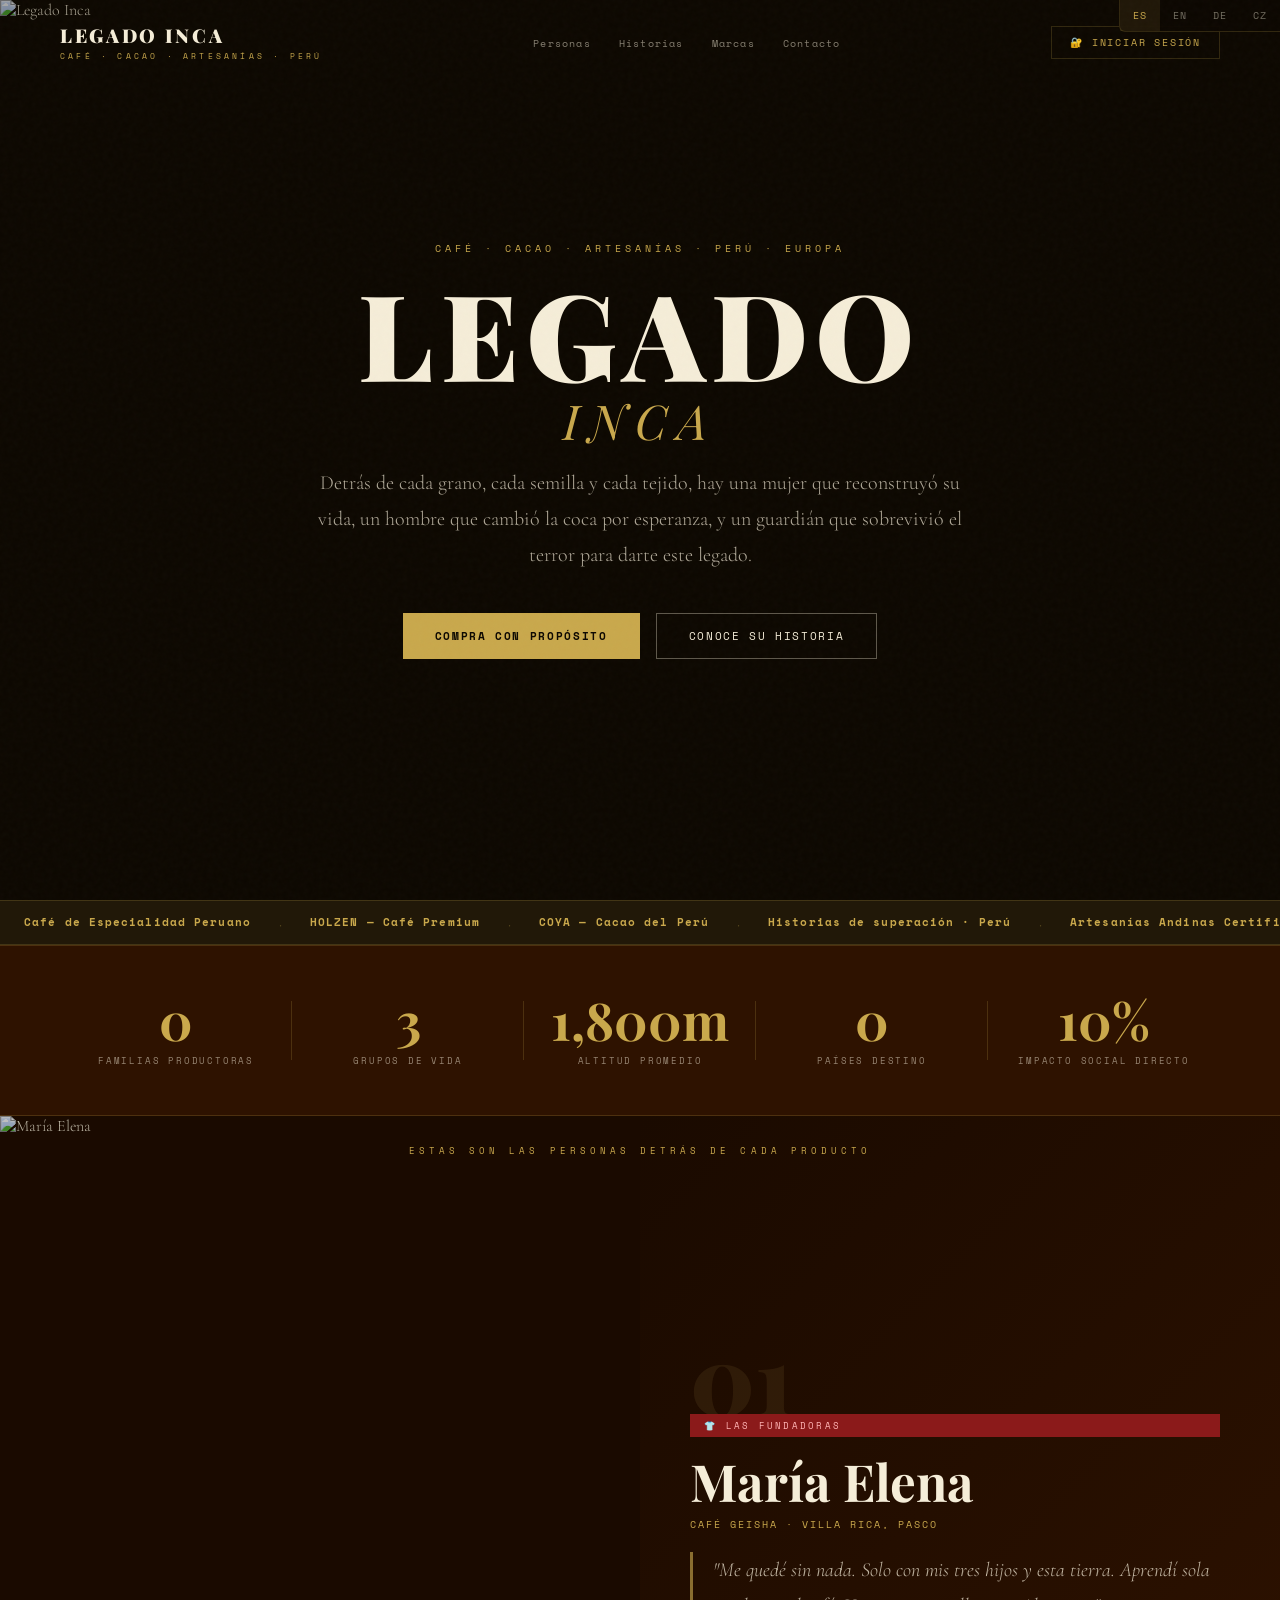
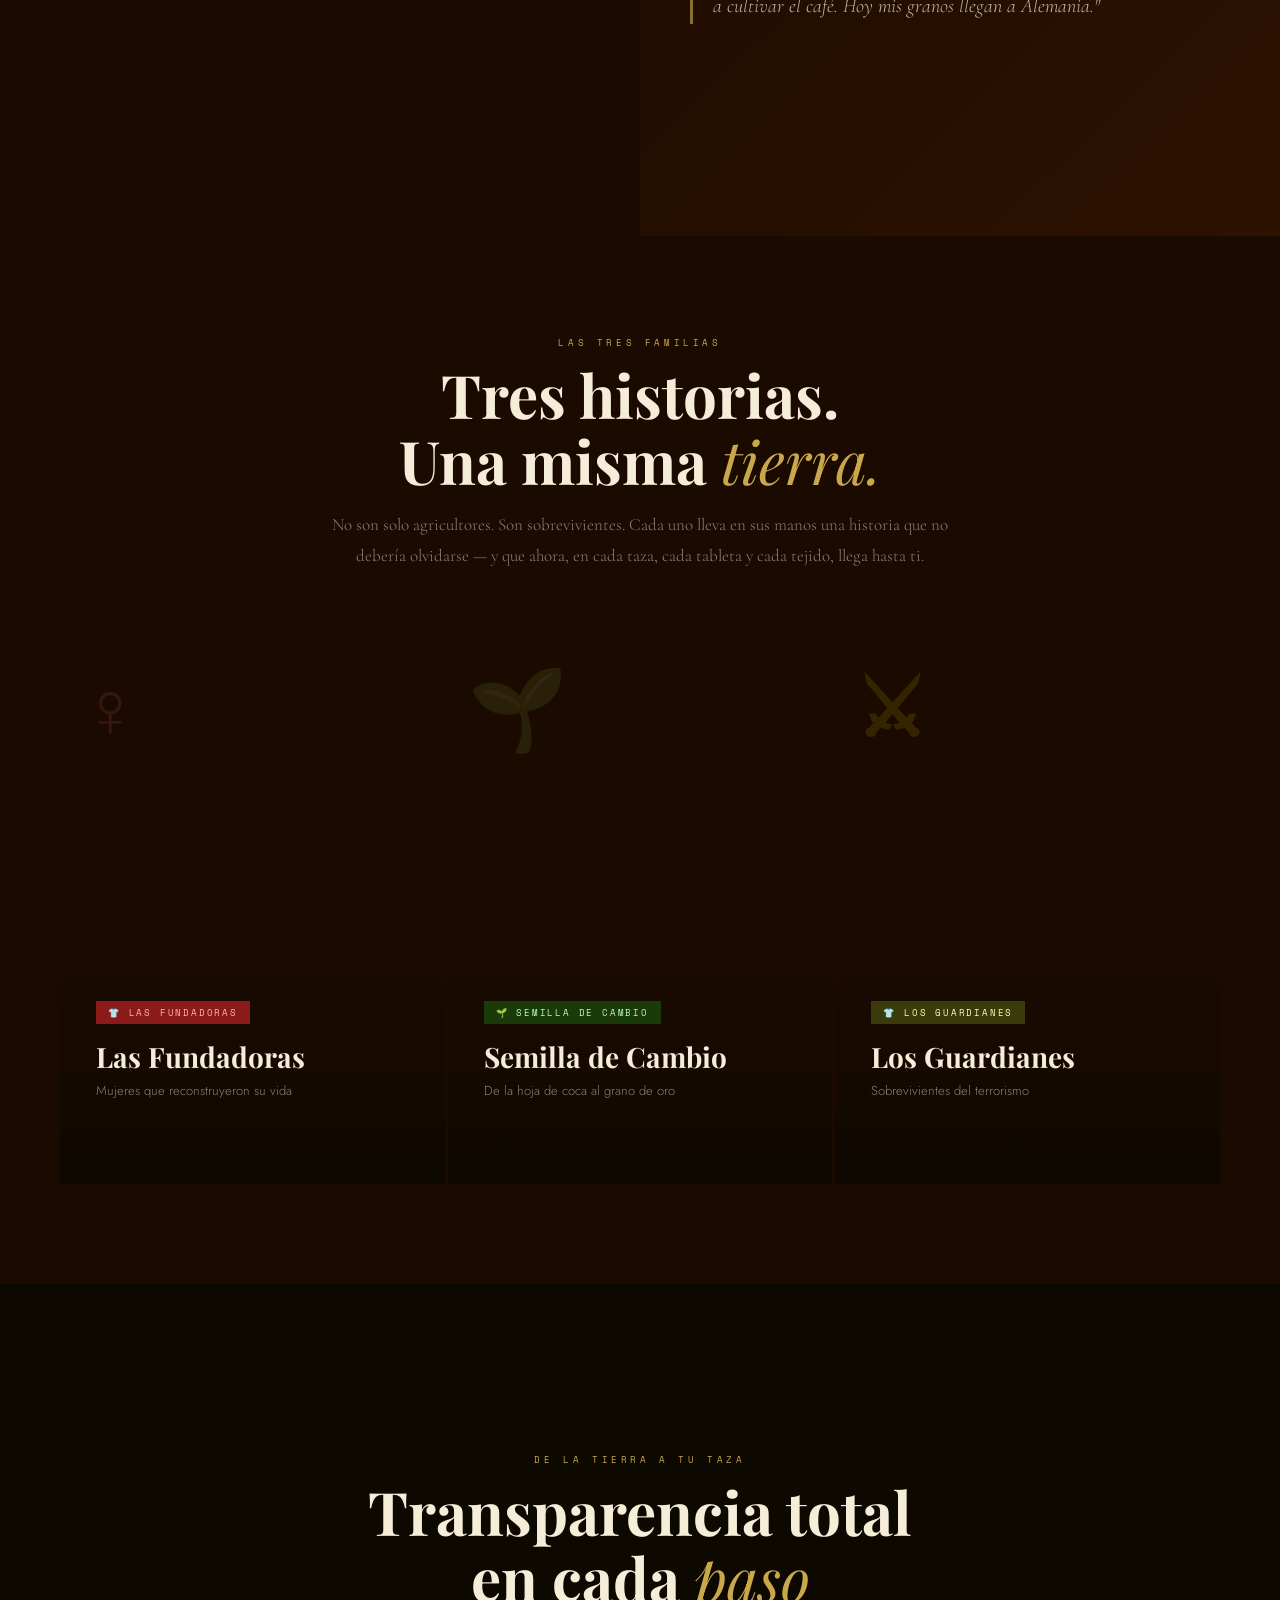
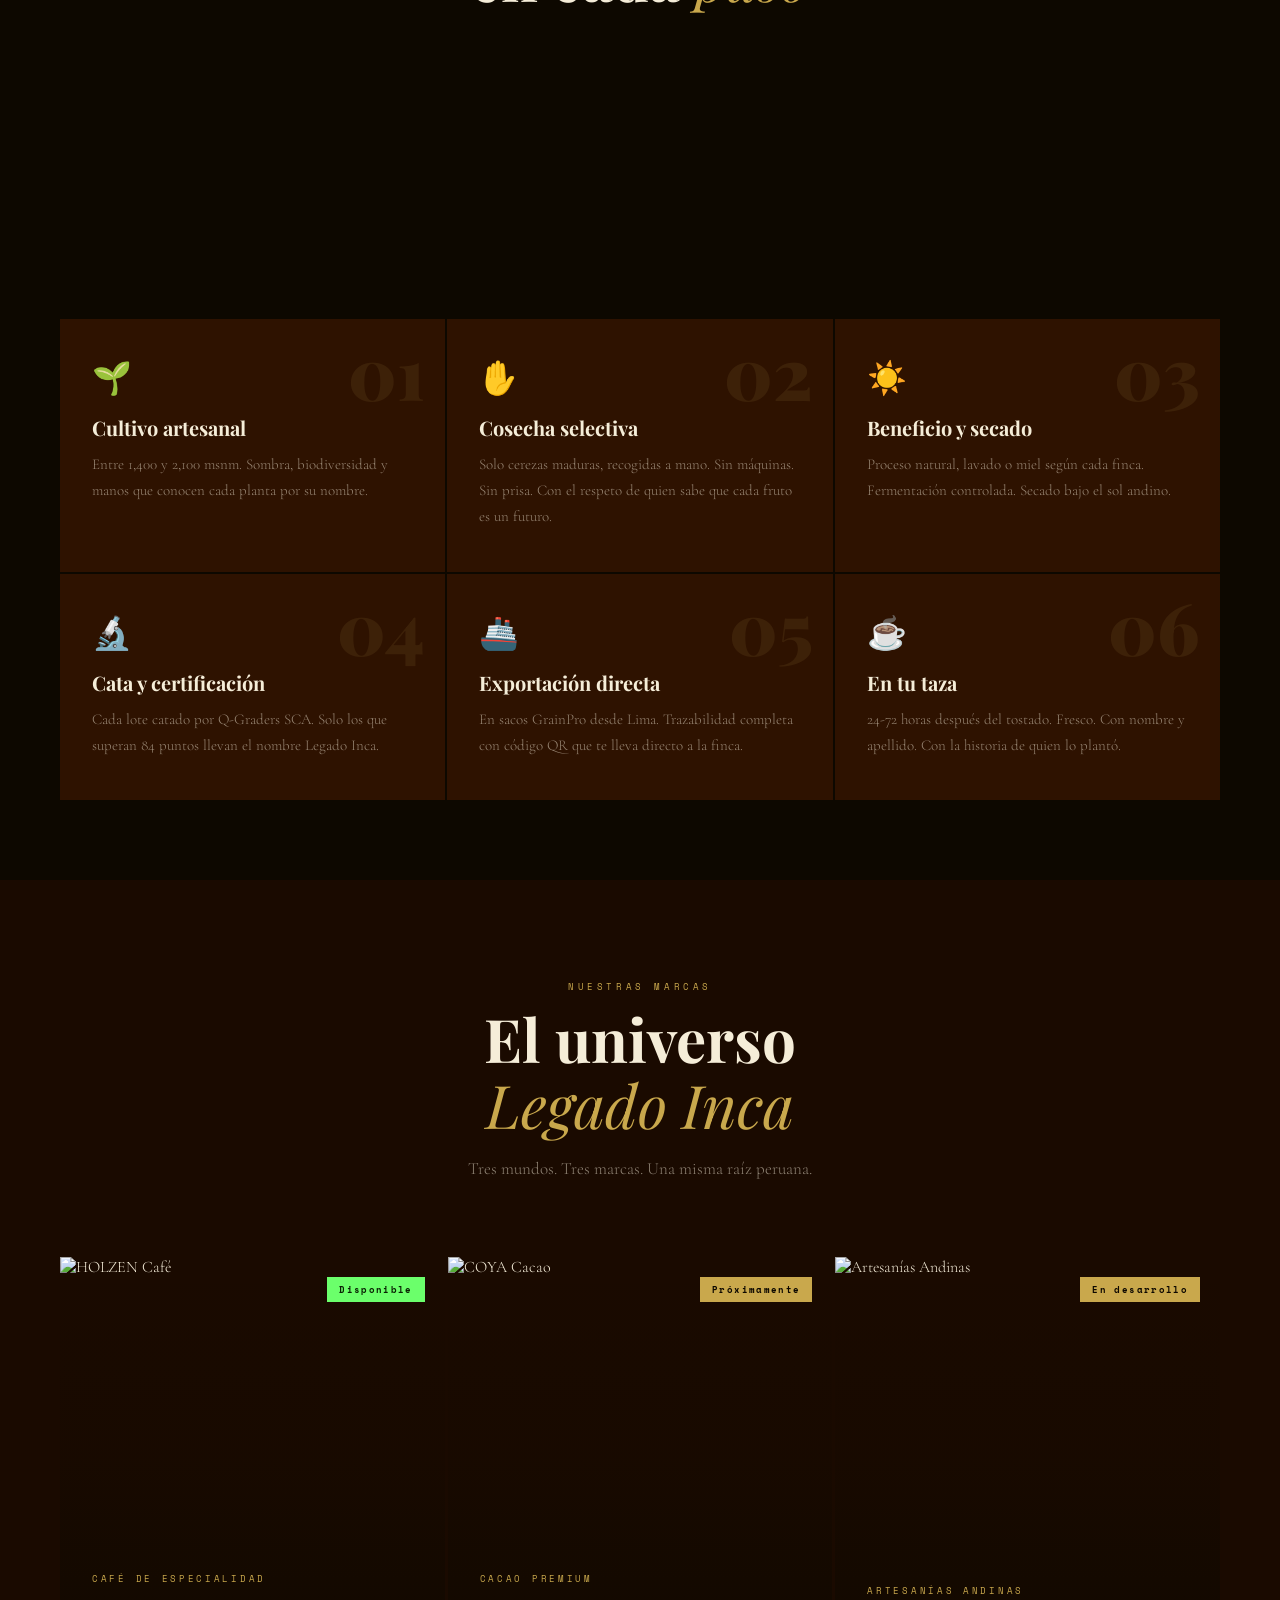
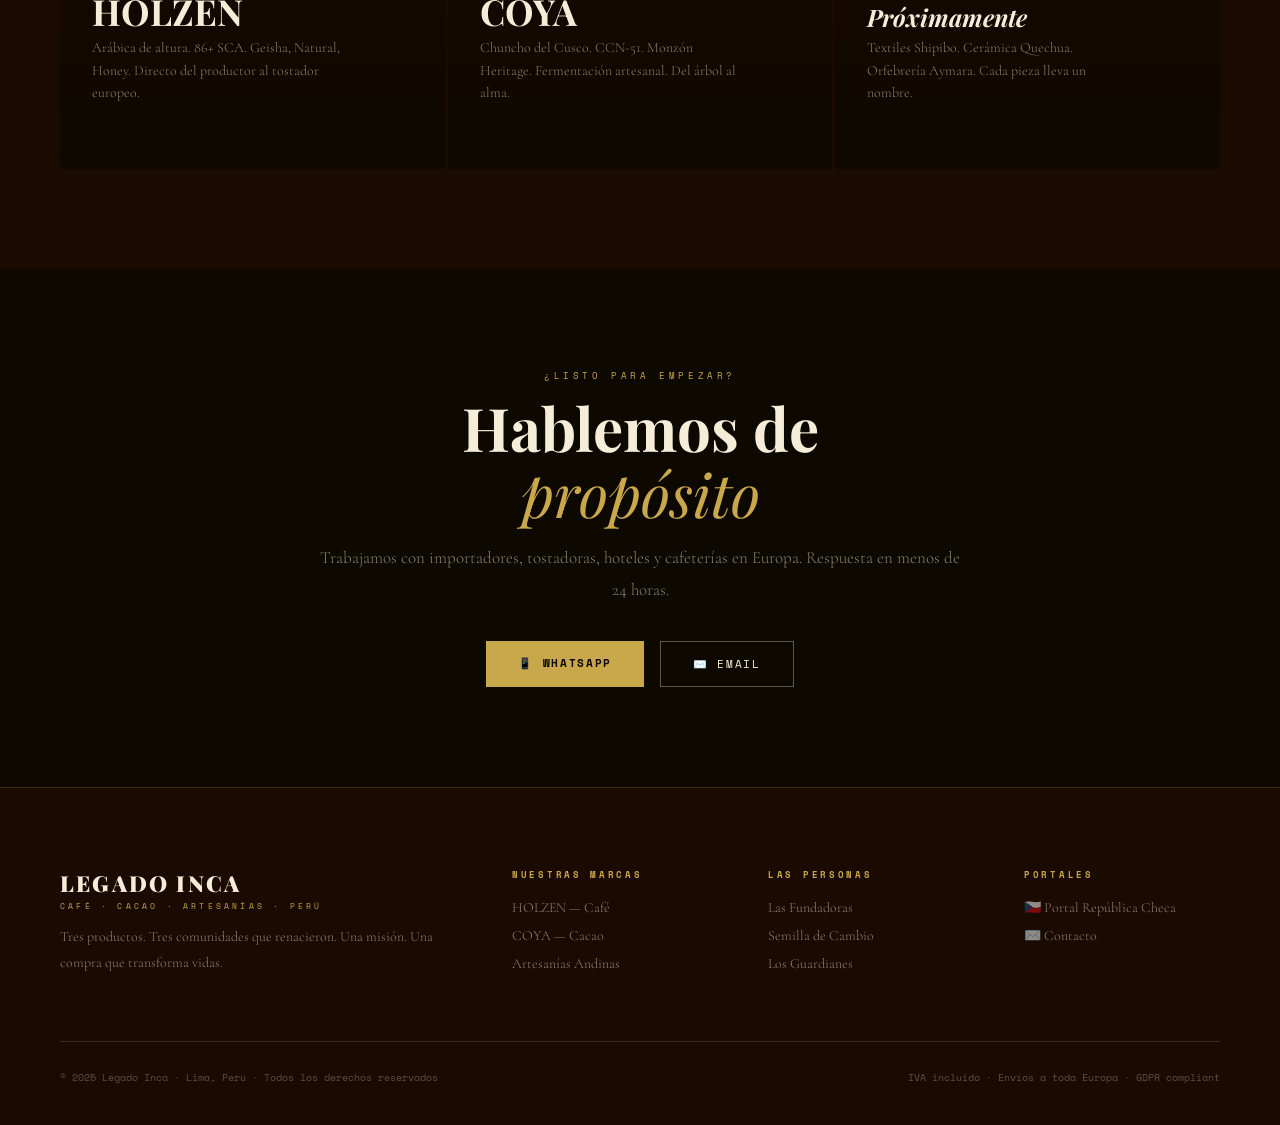
==== commit bf5fce10: "index.html" ====
--- a/czech/index.html
+++ b/czech/index.html
@@ -15,7 +15,7 @@
 <meta name="apple-mobile-web-app-status-bar-style" content="black-translucent">
 <meta name="apple-mobile-web-app-title" content="Legado Inca">
 <meta name="theme-color" content="#1A0A00">
-<meta name="description" content="Café, cacao y artesanías del Perú con historia. Historias reales de superación y fortaleza.">
+<meta name="description" content="Café, cacao y artesanías del Perú con historia. Cada compra apoya comunidades que superaron el terror y reconstruyeron su vida.">
 <link rel="manifest" href="manifest.json">
 <link rel="apple-touch-icon" href="data:image/svg+xml,%3Csvg xmlns='http://www.w3.org/2000/svg' viewBox='0 0 512 512'%3E%3Crect width='512' height='512' fill='%231A0A00'/%3E%3Ctext x='256' y='340' font-size='260' text-anchor='middle' fill='%23C9A84C' font-family='Georgia,serif'%3EL%3C/text%3E%3C/svg%3E">
 
@@ -523,14 +523,14 @@
       <span class="marquee-item">Café de Especialidad Peruano</span><span class="marquee-dot">·</span>
       <span class="marquee-item">HOLZEN — Café Premium</span><span class="marquee-dot">·</span>
       <span class="marquee-item">COYA — Cacao del Perú</span><span class="marquee-dot">·</span>
-      <span class="marquee-item">Historias de superación y fortaleza</span><span class="marquee-dot">·</span>
+      <span class="marquee-item">Historias de superación · Perú</span><span class="marquee-dot">·</span>
       <span class="marquee-item">Artesanías Andinas Certificadas</span><span class="marquee-dot">·</span>
       <span class="marquee-item">Comercio Justo · EUDR Compliant</span><span class="marquee-dot">·</span>
       <span class="marquee-item">Envío a toda Europa</span><span class="marquee-dot">·</span>
       <span class="marquee-item">Café de Especialidad Peruano</span><span class="marquee-dot">·</span>
       <span class="marquee-item">HOLZEN — Café Premium</span><span class="marquee-dot">·</span>
       <span class="marquee-item">COYA — Cacao del Perú</span><span class="marquee-dot">·</span>
-      <span class="marquee-item">Historias de superación y fortaleza</span><span class="marquee-dot">·</span>
+      <span class="marquee-item">Historias de superación · Perú</span><span class="marquee-dot">·</span>
       <span class="marquee-item">Artesanías Andinas Certificadas</span><span class="marquee-dot">·</span>
       <span class="marquee-item">Comercio Justo · EUDR Compliant</span><span class="marquee-dot">·</span>
       <span class="marquee-item">Envío a toda Europa</span><span class="marquee-dot">·</span>
@@ -543,7 +543,7 @@
     <div class="stat-item"><span class="stat-num">3</span><span class="stat-label" data-key="stat2">Grupos de vida</span></div>
     <div class="stat-item"><span class="stat-num">1,800m</span><span class="stat-label" data-key="stat3">Altitud promedio</span></div>
     <div class="stat-item"><span class="stat-num counter" data-target="18">0</span><span class="stat-label" data-key="stat4">Países destino</span></div>
-    <div class="stat-item"><span class="stat-num">10%</span><span class="stat-label" data-key="stat5">Transformando historias en arte</span></div>
+    <div class="stat-item"><span class="stat-num">10%</span><span class="stat-label" data-key="stat5">Impacto social directo</span></div>
   </div>
 
 
@@ -569,7 +569,7 @@
         <img class="persona-photo" src="https://res.cloudinary.com/djfmngyl0/image/upload/v1774742804/pexels-irvin-david-906313077-36040336_yifbvj.jpg" alt="Jorge">
         <div class="persona-story-side">
           <div class="persona-num">02</div>
-          <span class="persona-tag-badge tag-semilla" data-key="tag_s">👕 Semilla Nueva</span>
+          <span class="persona-tag-badge tag-semilla" data-key="tag_s">🌱 Semilla de Cambio</span>
           <div class="persona-name-big">Jorge</div>
           <div class="persona-product" data-key="p2_product">Café Natural · Chanchamayo, Junín</div>
           <blockquote class="persona-quote" data-key="jorge_story">"Cultivé coca 15 años. No había otra salida. Cuando cambié al café, me amenazaron. Pero seguí. Hoy mi café es lo mejor que he hecho en mi vida."</blockquote>
@@ -615,8 +615,8 @@
         <div class="grupo-bg" style="background-image:url('https://res.cloudinary.com/djfmngyl0/image/upload/v1774742804/pexels-irvin-david-906313077-36040336_yifbvj.jpg');"></div>
         <div class="grupo-pattern">🌱</div>
         <div class="grupo-overlay">
-          <span class="grupo-tag" data-key="shirt_s">👕 Semilla Nueva</span>
-          <div class="grupo-name" data-key="grupo2_name">Semilla Nueva</div>
+          <span class="grupo-tag" data-key="shirt_s">🌱 Semilla de Cambio</span>
+          <div class="grupo-name" data-key="grupo2_name">Semilla de Cambio</div>
           <div class="grupo-role" data-key="grupo2_role">De la hoja de coca al grano de oro</div>
           <p class="grupo-desc" data-key="grupo2_desc">Cultivaban coca porque era lo único que daba dinero. Hoy eligieron el café. No fue fácil — significó coraje frente al miedo. Ahora sus fincas son ejemplo para toda la región.</p>
           <a class="grupo-link" onclick="scrollTo_('#personas-section')" data-key="grupo_link2">Conocer sus historias →</a>
@@ -669,7 +669,7 @@
     <div class="universo-grid">
 
       <!-- HOLZEN — CAFÉ ☕ -->
-      <div class="marca-card" onclick="window.open('https://holzencacao.netlify.app','_blank')">
+      <div class="marca-card" onclick="window.open('https://originsco.github.io/holzen/','_blank')">
         <img class="marca-img" src="https://res.cloudinary.com/djfmngyl0/image/upload/v1773435261/e45b66891fa2f4f8ce8526485a6c3da9_llpiux.jpg" alt="HOLZEN Café">
         <div class="marca-overlay">
           <div class="marca-eyebrow" data-key="marca1_eye">Café de Especialidad</div>
@@ -712,10 +712,10 @@
   <section id="footer-contact" style="padding:100px 60px;background:var(--negro);text-align:center;">
     <span class="section-eyebrow" data-key="contact_eyebrow">¿Listo para empezar?</span>
     <h2 class="section-title" data-key="contact_title">Hablemos de<br><em>propósito</em></h2>
-    <p class="section-body" style="margin:16px auto 36px;text-align:center;" data-key="contact_body">Trabajo honesto y real de calidad de lo más profundo de los corazones andinos del Perú. Respuesta en menos de 24 horas.</p>
+    <p class="section-body" style="margin:16px auto 36px;text-align:center;" data-key="contact_body">Trabajamos con importadores, tostadoras, hoteles y cafeterías en Europa. Respuesta en menos de 24 horas.</p>
     <div style="display:flex;gap:16px;justify-content:center;flex-wrap:wrap;">
       <a class="btn-primary" href="https://wa.me/51XXXXXXXXX?text=Hola,%20me%20interesa%20Legado%20Inca" target="_blank">📱 WhatsApp</a>
-      <a class="btn-outline" href="mailto:hola@legadoinca.com">✉️ Email</a>
+      <a class="btn-outline" href="/cdn-cgi/l/email-protection#80e8efece1c0ece5e7e1e4efe9eee3e1aee3efed">✉️ Email</a>
     </div>
   </section>
 
@@ -724,12 +724,12 @@
     <div class="footer-grid">
       <div class="footer-brand">
         <div class="footer-brand-name">LEGADO INCA<span>Café · Cacao · Artesanías · Perú</span></div>
-        <p data-key="footer_about">Tres productos. Tres comunidades de supervivientes. Una ONG. Una compra que cambia el mundo.</p>
+        <p data-key="footer_about">Tres productos. Tres comunidades que renacieron. Una misión. Una compra que transforma vidas.</p>
       </div>
       <div class="footer-col">
         <h5>Nuestras Marcas</h5>
         <ul>
-          <li><a onclick="window.open('https://holzencacao.netlify.app','_blank')">HOLZEN — Café</a></li>
+          <li><a onclick="window.open('https://originsco.github.io/holzen/','_blank')">HOLZEN — Café</a></li>
           <li><a onclick="alert('Próximamente')">COYA — Cacao</a></li>
           <li><a onclick="alert('Próximamente')">Artesanías Andinas</a></li>
         </ul>
@@ -738,7 +738,7 @@
         <h5>Las Personas</h5>
         <ul>
           <li><a onclick="scrollTo_('#historias')">Las Fundadoras</a></li>
-          <li><a onclick="scrollTo_('#historias')">Semilla Nueva</a></li>
+          <li><a onclick="scrollTo_('#historias')">Semilla de Cambio</a></li>
           <li><a onclick="scrollTo_('#historias')">Los Guardianes</a></li>
         </ul>
       </div>
@@ -746,7 +746,7 @@
         <h5>Portales</h5>
         <ul>
           <li><a onclick="openLogin()">🇨🇿 Portal República Checa</a></li>
-          <li><a href="mailto:hola@legadoinca.com">✉️ Contacto</a></li>
+          <li><a href="/cdn-cgi/l/email-protection#c1a9aeada081ada4a6a0a5aea8afa2a0efa2aeac">✉️ Contacto</a></li>
         </ul>
       </div>
     </div>
@@ -919,7 +919,7 @@
           <div class="panel"><div class="panel-hdr"><span class="panel-title">Contactos Lima</span></div>
             <div style="display:grid;gap:14px;">
               <div style="display:flex;gap:12px;align-items:center;padding:12px;background:var(--mid-dark);"><span style="font-size:22px">👩‍💼</span><div><div style="font-size:12px;color:var(--text-p)">CEO — Lima</div><div style="font-size:11px;color:var(--muted-p)">📱 +51 9XX XXX XXX</div></div></div>
-              <div style="display:flex;gap:12px;align-items:center;padding:12px;background:var(--mid-dark);"><span style="font-size:22px">📦</span><div><div style="font-size:12px;color:var(--text-p)">Logística</div><div style="font-size:11px;color:var(--muted-p)">📧 <a href="mailto:hola@legadoinca.com" style="color:inherit">hola@legadoinca.com</a></div></div></div>
+              <div style="display:flex;gap:12px;align-items:center;padding:12px;background:var(--mid-dark);"><span style="font-size:22px">📦</span><div><div style="font-size:12px;color:var(--text-p)">Logística</div><div style="font-size:11px;color:var(--muted-p)">📧 <a href="/cdn-cgi/l/email-protection#573f383b36173b32303633383e3934367934383a" style="color:inherit"><span class="__cf_email__" data-cfemail="4a2225262b0a262f2d2b2e252324292b64292527">[email&#160;protected]</span></a></div></div></div>
               <div style="background:var(--mid-dark);padding:14px;"><div style="font-size:9px;color:var(--gold);margin-bottom:8px;">HORARIO LIMA</div><div style="font-size:12px;color:var(--text-p)">Lima (PET): UTC-5 · República Checa (CEST): UTC+2</div><div style="font-size:11px;color:var(--muted-p);margin-top:4px;">Diferencia: 7 horas · Laboral Lima: 9am–6pm</div></div>
             </div>
           </div>
@@ -951,7 +951,7 @@
 <!-- ══════════════════════════════════════════════
      JAVASCRIPT
 ══════════════════════════════════════════════ -->
-<script>
+<script data-cfasync="false" src="/cdn-cgi/scripts/5c5dd728/cloudflare-static/email-decode.min.js"></script><script>
 // ════════════════════════════════════════
 //  TRANSLATIONS
 // ════════════════════════════════════════
@@ -960,21 +960,21 @@
     hero_eyebrow:'Café · Cacao · Artesanías · Perú · Europa',
     hero_tagline:'Detrás de cada grano, cada semilla y cada tejido, hay una mujer que reconstruyó su vida, un hombre que cambió la coca por esperanza, y un guardián que sobrevivió el terror para darte este legado.',
     hero_btn1:'Compra con propósito',hero_btn2:'Conoce su historia',
-    stat1:'Familias productoras',stat2:'Grupos de vida',stat3:'Altitud promedio',stat4:'Países destino',stat5:'Historia de lucha y superación',
-    ong_text:'De cada compra que realizas, el <strong>Fortaleza de los corazones incas</strong>,familias que dejaron los cultivos de coca y sobrevivientes del terrorismo en los Andes peruanos.',
-    ong_btn:'Ver el impacto',
+    stat1:'Familias productoras',stat2:'Grupos de vida',stat3:'Altitud promedio',stat4:'Países destino',stat5:'Impacto social directo',
+    ong_text:'Cada producto que llevas carga la historia de personas que eligieron renacer. Mujeres que reconstruyeron su vida desde cero, hombres que cambiaron el camino difícil por el café, comunidades que sobrevivieron el terror y volvieron a florecer.',
+    ong_btn:'Conocer las historias',
     personas_eyebrow:'Estas son las personas detrás de cada producto',
-    tag_f:'👕 Las Fundadoras',tag_s:'👕 Semilla Nueva',tag_g:'👕 Los Guardianes',
+    tag_f:'👕 Las Fundadoras',tag_s:'🌱 Semilla de Cambio',tag_g:'👕 Los Guardianes',
     p1_product:'Café Geisha · Villa Rica, Pasco',p2_product:'Café Natural · Chanchamayo, Junín',p3_product:'Artesanías Kené · Ucayali',
     maria_story:'"Me quedé sin nada. Solo con mis tres hijos y esta tierra. Aprendí sola a cultivar el café. Hoy mis granos llegan a Alemania."',
     jorge_story:'"Cultivé coca 15 años. No había otra salida. Cuando cambié al café, me amenazaron. Pero seguí. Hoy mi café es lo mejor que he hecho en mi vida."',
     rosa_story:'"Sendero Luminoso quemó nuestra comunidad. Volví 10 años después a tejer donde antes había ceniza."',
     grupos_eyebrow:'Las tres familias',grupos_title:'Tres historias.<br>Una misma <em>tierra.</em>',
     grupos_body:'No son solo agricultores. Son sobrevivientes. Cada uno lleva en sus manos una historia que no debería olvidarse.',
-    shirt_f:'👕 Las Fundadoras',shirt_s:'👕 Semilla Nueva',shirt_g:'👕 Los Guardianes',
+    shirt_f:'👕 Las Fundadoras',shirt_s:'🌱 Semilla de Cambio',shirt_g:'👕 Los Guardianes',
     grupo1_name:'Las Fundadoras',grupo1_role:'Mujeres que reconstruyeron su vida',
     grupo1_desc:'Sobrevivieron la violencia doméstica. Algunas lo perdieron todo. Pero encontraron en la tierra peruana su sanación. Hoy son las manos más cuidadosas del café.',
-    grupo2_name:'Semilla Nueva',grupo2_role:'De la hoja de coca al grano de oro',
+    grupo2_name:'Semilla de Cambio',grupo2_role:'De la hoja de coca al grano de oro',
     grupo2_desc:'Cultivaban coca porque era lo único que daba dinero. Hoy eligieron el café. No fue fácil. Ahora sus fincas son ejemplo para toda la región.',
     grupo3_name:'Los Guardianes',grupo3_role:'Sobrevivientes del terrorismo',
     grupo3_desc:'Vivieron el horror del terrorismo en sus pueblos. Pero no se fueron — se quedaron a reconstruir. Hoy guardan la tierra y el futuro de sus comunidades.',
@@ -992,32 +992,32 @@
     marca3_eye:'Artesanías Andinas',marca3_name:'Próximamente',marca3_sub:'Textiles Shipibo. Cerámica Quechua. Orfebrería Aymara. Cada pieza lleva un nombre.',
     marca_arrow1:'Explorar HOLZEN →',marca_arrow2:'Explorar COYA →',marca_arrow3:'Explorar colección →',
     marca1_badge:'Disponible',marca2_badge:'Próximamente',marca3_badge:'En desarrollo',
-    impact_eyebrow:'Historias reales de impacto desde lo más profundo del corazón de los andes',impact_title:'Tu compra<br><em>cambia vidas</em>',
+    impact_eyebrow:'Historias que inspiran · Comercio con propósito',impact_title:'Tu compra<br><em>cambia vidas</em>',
     imp1:'Familias apoyadas',imp2:'Niños en educación',imp3:'Donados en 2024',imp4:'Mujeres en vivienda',
     impact_quote:'"No vendemos café. Exportamos dignidad."',
-    impact_p1:'Corazones fuertes y nobles transformados en arte sensorial',
+    impact_p1:'Cada comunidad que trabaja con Legado Inca tiene una historia de resiliencia extraordinaria. Su fuerza, su tierra y su arte son los que llegan hasta ti en cada compra.',
     impact_btn:'Compra y genera impacto',
     contact_eyebrow:'¿Listo para empezar?',contact_title:'Hablemos de<br><em>propósito</em>',contact_body:'Trabajamos con importadores, tostadoras, hoteles y cafeterías en Europa. Respuesta en menos de 24 horas.',
-    footer_about:'Tres productos. Tres comunidades de supervivientes. Una ONG. Una compra que cambia el mundo.',
+    footer_about:'Tres productos. Tres comunidades que renacieron. Una misión. Una compra que transforma vidas.',
     f_copy:'© 2025 Legado Inca · Lima, Perú · Todos los derechos reservados',f_vat:'IVA incluido · Envíos a toda Europa · GDPR compliant',
   },
   en:{
     hero_eyebrow:'Coffee · Cacao · Crafts · Peru · Europe',
     hero_tagline:'Behind every bean, every cacao seed and every weave, there is a woman who rebuilt her life, a man who traded coca for hope, and a guardian who survived terror to give you this legacy.',
     hero_btn1:'Buy with purpose',hero_btn2:'Discover their story',
-    stat1:'Producer families',stat2:'Life groups',stat3:'Average altitude',stat4:'Destination countries',stat5:'Of every sale to NGO',
-    ong_text:'With every purchase, <strong>10% goes directly to SEMILLA NUEVA</strong>, the NGO supporting women survivors of violence, former coca farmers, and terrorism survivors in the Peruvian Andes.',
-    ong_btn:'See the impact',personas_eyebrow:'These are the people behind every product',
-    tag_f:'👕 The Founders',tag_s:'👕 New Seed',tag_g:'👕 The Guardians',
+    stat1:'Producer families',stat2:'Life groups',stat3:'Average altitude',stat4:'Destination countries',stat5:'Direct social impact',
+    ong_text:'Every product you receive carries the story of people who chose to be reborn. Women who rebuilt their lives, men who traded hardship for hope, communities that survived terror and returned to flourish.',
+    ong_btn:'Read the stories',personas_eyebrow:'These are the people behind every product',
+    tag_f:'👕 The Founders',tag_s:'🌱 Seed of Change',tag_g:'👕 The Guardians',
     p1_product:'Geisha Coffee · Villa Rica, Pasco',p2_product:'Natural Coffee · Chanchamayo, Junín',p3_product:'Kené Crafts · Ucayali',
     maria_story:'"I was left with nothing. Only my three children and this land. I taught myself to grow coffee. Today my beans reach Germany."',
     jorge_story:'"I grew coca for 15 years. There was no other way. When I switched to coffee, I was threatened. But I kept going."',
     rosa_story:'"Sendero Luminoso burned our community. I returned 10 years later to weave where there was once ash."',
     grupos_eyebrow:'The three families',grupos_title:'Three stories.<br>One <em>land.</em>',
     grupos_body:"They're not just farmers. They're survivors. Each carries a story that must not be forgotten.",
-    shirt_f:'👕 The Founders',shirt_s:'👕 New Seed',shirt_g:'👕 The Guardians',
+    shirt_f:'👕 The Founders',shirt_s:'🌱 Seed of Change',shirt_g:'👕 The Guardians',
     grupo1_name:'The Founders',grupo1_role:'Women who rebuilt their lives',grupo1_desc:'They survived domestic violence. Some lost everything. But they found their healing in Peruvian soil.',
-    grupo2_name:'New Seed',grupo2_role:'From coca leaves to golden beans',grupo2_desc:'They grew coca because it was the only option. Today they chose coffee. Now their farms are an example for the region.',
+    grupo2_name:'Seed of Change',grupo2_role:'From coca leaves to golden beans',grupo2_desc:'They grew coca because it was the only option. Today they chose coffee. Now their farms are an example for the region.',
     grupo3_name:'The Guardians',grupo3_role:'Terrorism survivors',grupo3_desc:"They lived the horror of terrorism in their villages. But they didn't leave — they stayed to rebuild.",
     grupo_link:'Read their stories →',grupo_link2:'Read their stories →',grupo_link3:'Read their stories →',
     proceso_eyebrow:'From the land to your cup',proceso_title:'Full transparency<br>at every <em>step</em>',
@@ -1033,30 +1033,30 @@
     marca3_eye:'Andean Crafts',marca3_name:'Coming soon',marca3_sub:'Shipibo textiles. Quechua ceramics. Aymara goldsmith work.',
     marca_arrow1:'Explore HOLZEN →',marca_arrow2:'Explore COYA →',marca_arrow3:'Explore collection →',
     marca1_badge:'Available',marca2_badge:'Coming soon',marca3_badge:'In development',
-    impact_eyebrow:'NGO Semilla Nueva · 10% of every sale',impact_title:'Your purchase<br><em>changes lives</em>',
+    impact_eyebrow:'Inspiring stories · Trade with purpose',impact_title:'Your purchase<br><em>changes lives</em>',
     imp1:'Families supported',imp2:'Children in education',imp3:'Donated in 2024',imp4:'Women in housing',
     impact_quote:'"We don\'t sell coffee. We export dignity."',
-    impact_p1:'NGO Semilla Nueva works directly with the three communities. With each sale, 10% goes to housing, education and psychological support programs.',
+    impact_p1:'Each community behind Legado Inca carries an extraordinary story of resilience. Their strength, their land and their craft are what reach you with every purchase.',
     impact_btn:'Buy and create impact',
     contact_eyebrow:'Ready to start?',contact_title:'Let\'s talk<br><em>purpose</em>',contact_body:'We work with importers, roasters, hotels and cafés across Europe.',
-    footer_about:'Three products. Three survivor communities. One NGO. One purchase that changes the world.',
+    footer_about:'Three products. Three communities reborn. One mission. One purchase that transforms lives.',
     f_copy:'© 2025 Legado Inca · Lima, Peru · All rights reserved',f_vat:'VAT included · Shipping across Europe · GDPR compliant',
   },
   de:{
     hero_eyebrow:'Kaffee · Kakao · Kunsthandwerk · Peru · Europa',
     hero_tagline:'Hinter jeder Bohne, jedem Kakaosamen und jedem Gewebe steckt eine Frau, die ihr Leben neu aufgebaut hat, ein Mann, der Koka gegen Hoffnung tauschte, und ein Hüter, der den Terror überlebt hat.',
     hero_btn1:'Mit Zweck kaufen',hero_btn2:'Geschichten entdecken',
-    stat1:'Produzentenfamilien',stat2:'Lebensgruppen',stat3:'Durchschnittliche Höhe',stat4:'Zielländer',stat5:'Jedes Verkaufs für die NGO',
-    ong_text:'Bei jedem Kauf gehen <strong>10% direkt an SEMILLA NUEVA</strong>, die NGO für Frauen, Ex-Kokabauern und Terrorismusüberlebende in den peruanischen Anden.',
-    ong_btn:'Die Wirkung sehen',personas_eyebrow:'Das sind die Menschen hinter jedem Produkt',
-    tag_f:'👕 Die Gründerinnen',tag_s:'👕 Neues Saatgut',tag_g:'👕 Die Hüter',
+    stat1:'Produzentenfamilien',stat2:'Lebensgruppen',stat3:'Durchschnittliche Höhe',stat4:'Zielländer',stat5:'Direkter sozialer Einfluss',
+    ong_text:'Jedes Produkt, das Sie erhalten, trägt die Geschichte von Menschen, die sich für einen Neuanfang entschieden haben. Frauen, die ihr Leben neu aufbauten, Männer, die Not gegen Hoffnung tauschten.',
+    ong_btn:'Die Geschichten lesen',personas_eyebrow:'Das sind die Menschen hinter jedem Produkt',
+    tag_f:'👕 Die Gründerinnen',tag_s:'🌱 Neues Saatgut',tag_g:'👕 Die Hüter',
     p1_product:'Geisha Kaffee · Villa Rica, Pasco',p2_product:'Natural Kaffee · Chanchamayo, Junín',p3_product:'Kené Kunsthandwerk · Ucayali',
     maria_story:'"Ich hatte nichts mehr. Nur meine drei Kinder und dieses Land. Ich lernte allein Kaffee anzubauen. Heute kommen meine Bohnen nach Deutschland."',
     jorge_story:'"Ich habe 15 Jahre Koka angebaut. Als ich wechselte, wurde ich bedroht. Aber ich machte weiter."',
     rosa_story:'"Sendero Luminoso brannte unsere Gemeinschaft nieder. Ich kehrte 10 Jahre später zurück."',
     grupos_eyebrow:'Die drei Familien',grupos_title:'Drei Geschichten.<br>Ein <em>Land.</em>',
     grupos_body:'Sie sind nicht nur Bauern. Sie sind Überlebende. Jeder trägt eine Geschichte, die nicht vergessen werden sollte.',
-    shirt_f:'👕 Die Gründerinnen',shirt_s:'👕 Neues Saatgut',shirt_g:'👕 Die Hüter',
+    shirt_f:'👕 Die Gründerinnen',shirt_s:'🌱 Neues Saatgut',shirt_g:'👕 Die Hüter',
     grupo1_name:'Die Gründerinnen',grupo1_role:'Frauen, die ihr Leben neu aufgebaut haben',grupo1_desc:'Sie überlebten häusliche Gewalt. Manche verloren alles. Aber sie fanden in der peruanischen Erde ihre Heilung.',
     grupo2_name:'Neues Saatgut',grupo2_role:'Von Kokablättern zur goldenen Bohne',grupo2_desc:'Sie bauten Koka an, weil es die einzige Option war. Heute wählten sie Kaffee.',
     grupo3_name:'Die Hüter',grupo3_role:'Überlebende des Terrorismus',grupo3_desc:'Sie erlebten den Schrecken des Terrorismus. Aber sie blieben, um wieder aufzubauen.',
@@ -1074,23 +1074,23 @@
     marca3_eye:'Andines Kunsthandwerk',marca3_name:'Demnächst',marca3_sub:'Shipibo-Textilien. Quechua-Keramik. Aymara-Goldschmiedearbeit.',
     marca_arrow1:'HOLZEN entdecken →',marca_arrow2:'COYA entdecken →',marca_arrow3:'Kollektion entdecken →',
     marca1_badge:'Verfügbar',marca2_badge:'Demnächst',marca3_badge:'In Entwicklung',
-    impact_eyebrow:'NGO Semilla Nueva · 10% jedes Verkaufs',impact_title:'Ihr Kauf<br><em>verändert Leben</em>',
+    impact_eyebrow:'Inspirierende Geschichten · Handel mit Sinn',impact_title:'Ihr Kauf<br><em>verändert Leben</em>',
     imp1:'Unterstützte Familien',imp2:'Kinder in Bildung',imp3:'Gespendet 2024',imp4:'Frauen in Wohnprogramm',
     impact_quote:'"Wir verkaufen keinen Kaffee. Wir exportieren Würde."',
-    impact_p1:'NGO Semilla Nueva arbeitet direkt mit den drei Gemeinschaften. 10% gehen an Wohn-, Bildungs- und Unterstützungsprogramme.',
+    impact_p1:'Jede Gemeinschaft hinter Legado Inca trägt eine außergewöhnliche Geschichte der Resilienz. Ihre Stärke, ihr Land und ihr Handwerk erreichen Sie mit jedem Kauf.',
     impact_btn:'Kaufen und Wirkung erzeugen',
     contact_eyebrow:'Bereit anzufangen?',contact_title:'Sprechen wir über<br><em>Sinn</em>',contact_body:'Wir arbeiten mit Importeuren, Röstern und Hotels in ganz Europa.',
-    footer_about:'Drei Produkte. Drei Überlebenden-Gemeinschaften. Eine NGO. Ein Kauf, der die Welt verändert.',
+    footer_about:'Drei Produkte. Drei wiedergeborene Gemeinschaften. Eine Mission. Ein Kauf, der Leben verändert.',
     f_copy:'© 2025 Legado Inca · Lima, Peru · Alle Rechte vorbehalten',f_vat:'MwSt. inkl. · Lieferung in ganz Europa · DSGVO-konform',
   },
   cs:{
     hero_eyebrow:'Káva · Kakao · Řemeslné výrobky · Peru · Evropa',
     hero_tagline:'Za každým zrnem, každým kakaovým semenem a každou tkaninou stojí žena, která znovu vybudovala svůj život, muž, který vyměnil koku za naději, a strážce, který přežil teror.',
     hero_btn1:'Kupte s účelem',hero_btn2:'Poznejte jejich příběh',
-    stat1:'Rodin pěstitelů',stat2:'Skupiny života',stat3:'Průměrná nadm. výška',stat4:'Cílové země',stat5:'Z každého prodeje pro NGO',
-    ong_text:'Z každého nákupu jde <strong>10% přímo na SEMILLA NUEVA</strong>, NGO podporující ženy přeživší násilí, bývalé pěstitele koky a přeživší terorismu v peruánských Andách.',
-    ong_btn:'Zobrazit dopad',personas_eyebrow:'To jsou lidé za každým produktem',
-    tag_f:'👕 Zakladatelky',tag_s:'👕 Nové Semeno',tag_g:'👕 Strážci',
+    stat1:'Rodin pěstitelů',stat2:'Skupiny života',stat3:'Průměrná nadm. výška',stat4:'Cílové země',stat5:'Přímý sociální dopad',
+    ong_text:'Každý produkt, který obdržíte, nese příběh lidí, kteří se rozhodli začít znovu. Ženy, které znovu vybudovaly svůj život, muži, kteří vyměnili nouzi za naději.',
+    ong_btn:'Přečíst příběhy',personas_eyebrow:'To jsou lidé za každým produktem',
+    tag_f:'👕 Zakladatelky',tag_s:'🌱 Nové Semeno',tag_g:'👕 Strážci',
     p1_product:'Geisha káva · Villa Rica, Pasco',p2_product:'Natural káva · Chanchamayo, Junín',p3_product:'Kené řemeslné výrobky · Ucayali',
     maria_story:'"Nezůstalo mi nic. Jen tři děti a tato země. Sama jsem se naučila pěstovat kávu. Dnes moje zrna míří do Německa."',
     jorge_story:'"15 let jsem pěstoval koku. Nebylo jiné východisko. Když jsem přestoupil, hrozili mi. Ale pokračoval jsem."',
@@ -1115,24 +1115,27 @@
     marca3_eye:'Andské řemeslné výrobky',marca3_name:'Připravujeme',marca3_sub:'Shipibo textil. Quechua keramika. Aymara zlatnictví.',
     marca_arrow1:'Prozkoumat HOLZEN →',marca_arrow2:'Prozkoumat COYA →',marca_arrow3:'Prozkoumat kolekci →',
     marca1_badge:'Dostupné',marca2_badge:'Připravujeme',marca3_badge:'Ve vývoji',
-    impact_eyebrow:'NGO Semilla Nueva · 10% z každého prodeje',impact_title:'Váš nákup<br><em>mění životy</em>',
+    impact_eyebrow:'Inspirující příběhy · Obchod s účelem',impact_title:'Váš nákup<br><em>mění životy</em>',
     imp1:'Podporovaných rodin',imp2:'Dětí ve vzdělávání',imp3:'Darováno v roce 2024',imp4:'Žen v bytovém programu',
     impact_quote:'"Neprodáváme kávu. Exportujeme důstojnost."',
-    impact_p1:'NGO Semilla Nueva pracuje přímo se třemi komunitami. 10% jde na bytové, vzdělávací a podpůrné programy.',
+    impact_p1:'Každá komunita za Legado Inca nese mimořádný příběh odolnosti. Jejich síla, jejich půda a jejich řemeslo k vám dorazí s každým nákupem.',
     impact_btn:'Kupte a vytvořte dopad',
     contact_eyebrow:'Připraveni začít?',contact_title:'Mluvme o<br><em>účelu</em>',contact_body:'Spolupracujeme s dovozci, pražírnami a hotely po celé Evropě.',
-    footer_about:'Tři produkty. Tři komunity přeživších. Jedna NGO. Jeden nákup, který mění svět.',
+    footer_about:'Tři produkty. Tři znovuzrozené komunity. Jedna mise. Jeden nákup, který mění životy.',
     f_copy:'© 2025 Legado Inca · Lima, Peru · Všechna práva vyhrazena',f_vat:'DPH zahrnuto · Doručení po celé Evropě · GDPR compliant',
   }
 };
 
 function setLang(lang){
-  document.querySelectorAll('.lang-btn').forEach(b=>b.classList.remove('active'));
-  document.querySelector(`.lang-btn[onclick="setLang('${lang}')"]`).classList.add('active');
-  const t=translations[lang];
+  document.querySelectorAll('.lang-btn').forEach(function(b){
+    b.classList.remove('active');
+    if(b.textContent.trim()===lang.toUpperCase()||(lang==='cs'&&b.textContent.trim()==='CZ'))
+      b.classList.add('active');
+  });
+  var t=translations[lang];
   if(!t) return;
-  document.querySelectorAll('[data-key]').forEach(el=>{
-    const k=el.getAttribute('data-key');
+  document.querySelectorAll('[data-key]').forEach(function(el){
+    var k=el.getAttribute('data-key');
     if(t[k]!==undefined) el.innerHTML=t[k];
   });
 }
@@ -1186,22 +1189,21 @@
 // ════════════════════════════════════════
 function showView(name){
   document.querySelectorAll('.page-view').forEach(v=>v.classList.remove('active'));
-  document.getElementById('view-'+name).classList.add('active');
+  const view=document.getElementById('view-'+name);
+  if(view) view.classList.add('active');
   window.scrollTo(0,0);
-  if(name==='admin')setTimeout(()=>{buildAdminChart();},150);
 }
 function setTab(portal,tabId){
-  const main=portal==='admin'?document.getElementById('admin-main'):
-    portal==='supplier'?document.querySelector('#view-supplier .portal-main'):
-    document.querySelector('#view-czech .portal-main');
+  const main=document.querySelector('#view-czech .portal-main');
+  if(!main) return;
   main.querySelectorAll('.tab-content').forEach(t=>t.classList.remove('active'));
   const el=document.getElementById(tabId);
   if(el)el.classList.add('active');
-  const sidebar=portal==='admin'?document.querySelector('#view-admin .sidebar-nav'):
-    portal==='supplier'?document.querySelector('#view-supplier .sidebar-nav'):
-    document.querySelector('#view-czech .sidebar-nav');
-  sidebar.querySelectorAll('a').forEach(a=>a.classList.remove('active'));
-  event.currentTarget.classList.add('active');
+  const sidebar=document.querySelector('#view-czech .sidebar-nav');
+  if(sidebar){
+    sidebar.querySelectorAll('a').forEach(a=>a.classList.remove('active'));
+    if(event&&event.currentTarget) event.currentTarget.classList.add('active');
+  }
 }
 function setSubTab(btn,tabId,groupId){
   document.getElementById(groupId).querySelectorAll('.tab-content').forEach(t=>t.classList.remove('active'));
@@ -1231,8 +1233,8 @@
   if(btn)btn.innerHTML='☰';
 }
 document.addEventListener('click',function(e){
-  if(e.target.closest('.sidebar-nav a')&&window.innerWidth<=1024)
-    ['admin','supplier','czech'].forEach(p=>closeSidebar(p));
+  if(e.target.closest&&e.target.closest('.sidebar-nav a')&&window.innerWidth<=1024)
+    closeSidebar('czech');
 });
 
 // ════════════════════════════════════════
@@ -1474,9 +1476,29 @@
 // iOS PWA tip
 var isIOS=/iphone|ipad|ipod/i.test(navigator.userAgent);
 if(isIOS&&!window.navigator.standalone){
-  setTimeout(function(){
-    var tip=document.getElementById('pwa-banner');
-    if(tip&&sessionStorage.getItem('pwa-dismissed')!=='1'){
-      tip.style.display='flex';
-      tip.querySelector('button:first-of-type').textContent='Ver instrucciones';
-      tip.querySelector('button:first-of-type').onclick=function(){alert('En iP
+
+// ════════════════════════════════════════
+//  CZECH PORTAL — MULTILINGUAL
+// ════════════════════════════════════════
+const czTranslations = {
+  es:{ cz_welcome:'Portal República Checa', cz_sub:'Seguimiento de embarques, documentación y gestión de gastos en Rep. Checa' },
+  en:{ cz_welcome:'Czech Republic Portal', cz_sub:'Shipment tracking, documentation and expense management in Czech Republic' },
+  de:{ cz_welcome:'Portal Tschechische Republik', cz_sub:'Sendungsverfolgung, Dokumentation und Ausgabenverwaltung in der Tschechischen Republik' },
+  cs:{ cz_welcome:'Portál Česká Republika', cz_sub:'Sledování zásilek, dokumentace a správa výdajů v České republice' }
+};
+function setCzLang(lang){
+  document.querySelectorAll('.czlang-btn').forEach(function(b){
+    b.style.color='rgba(232,224,204,0.5)'; b.style.background='none';
+  });
+  var btn=document.getElementById('czlang-'+lang);
+  if(btn){btn.style.color='var(--gold)';btn.style.background='rgba(201,168,76,0.1)';}
+  var t=czTranslations[lang];
+  if(!t) return;
+  document.querySelectorAll('[data-czkey]').forEach(function(el){
+    var k=el.getAttribute('data-czkey');
+    if(t[k]!==undefined) el.innerHTML=t[k];
+  });
+  // Also update main lang
+  setLang(lang);
+}
+ 
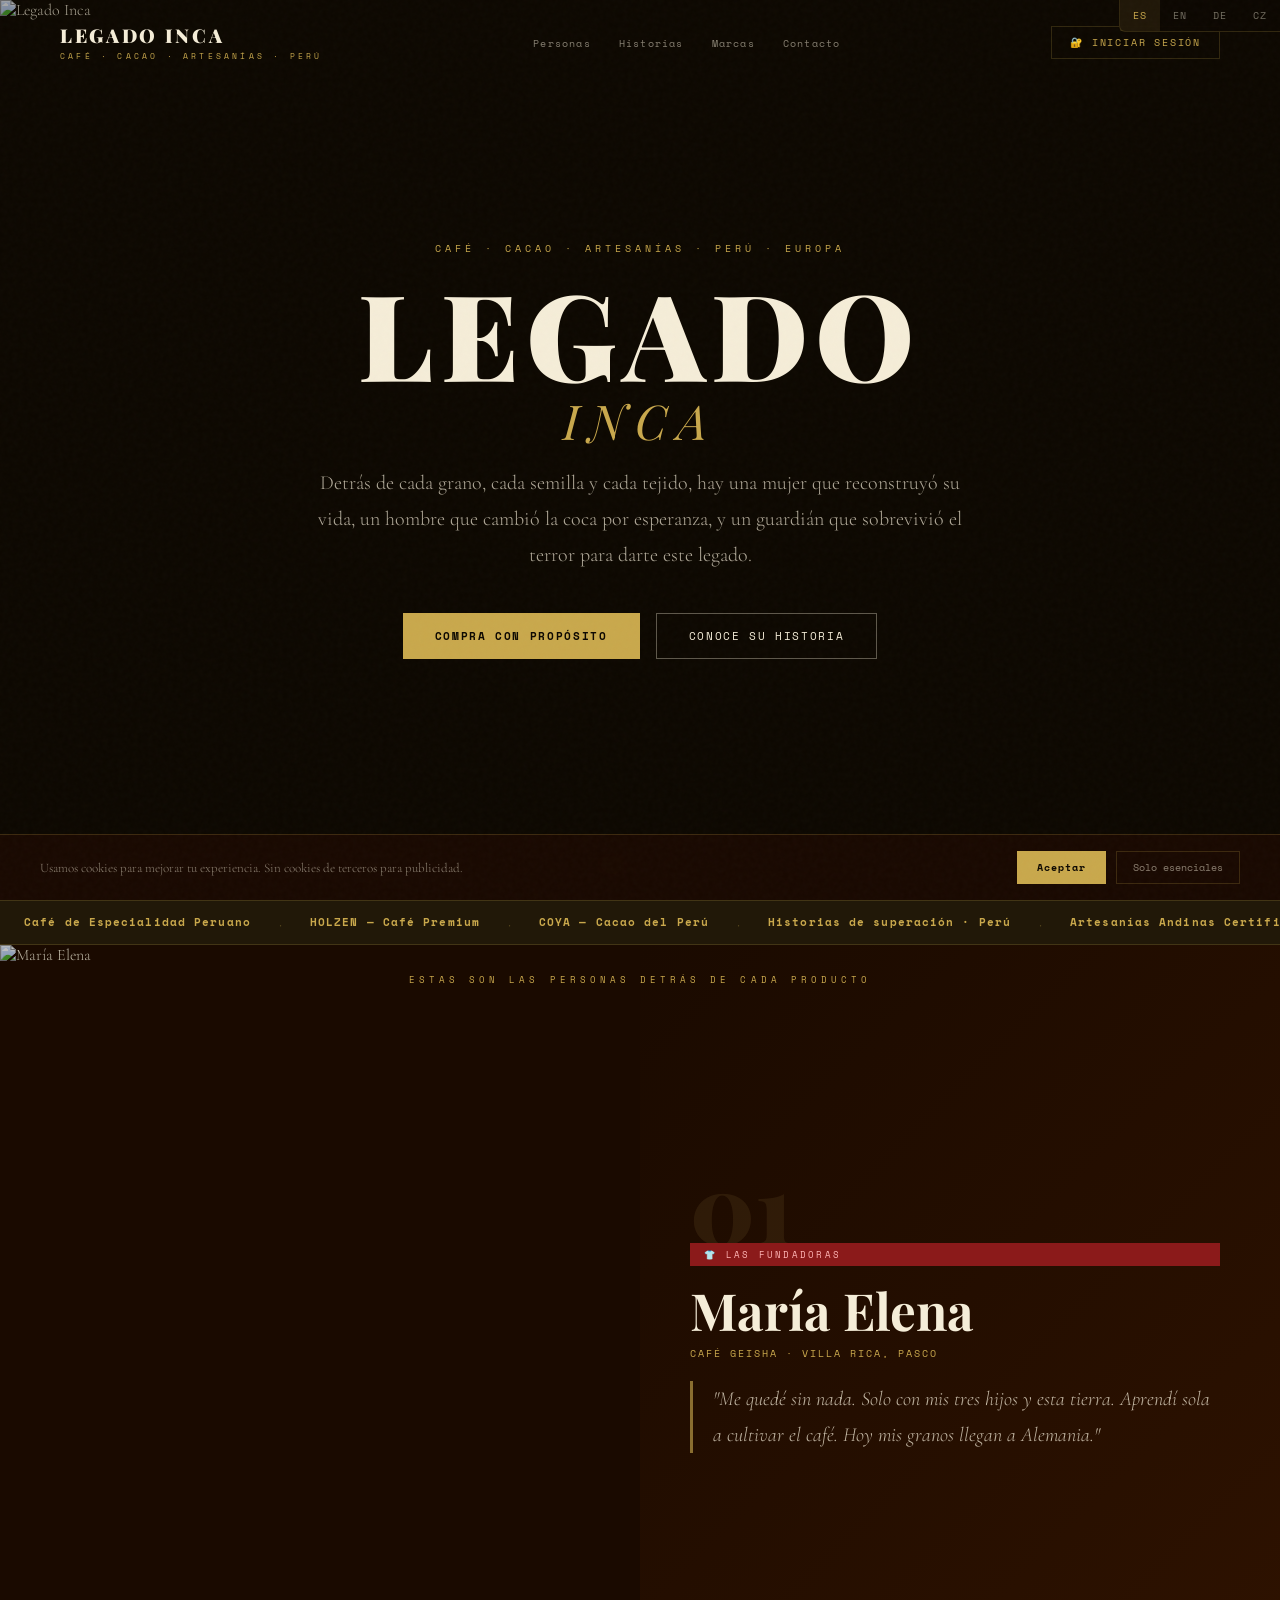
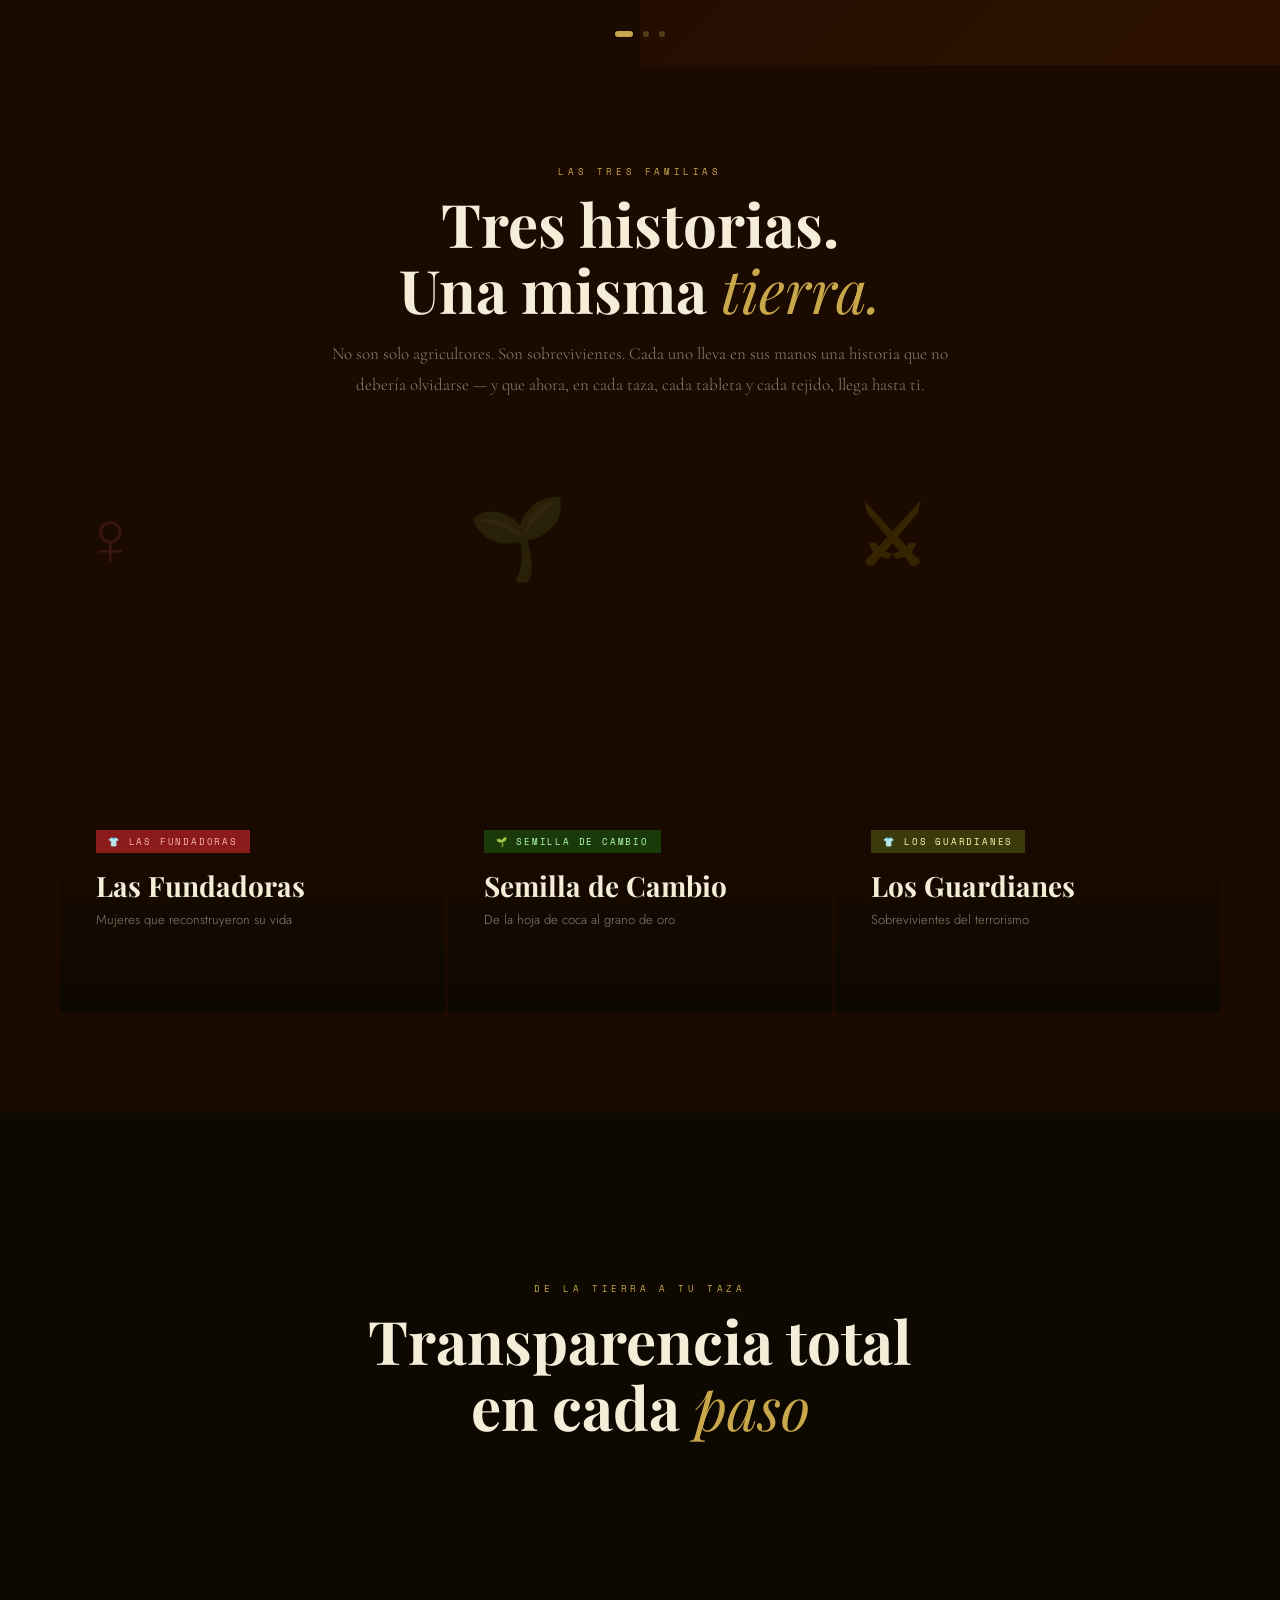
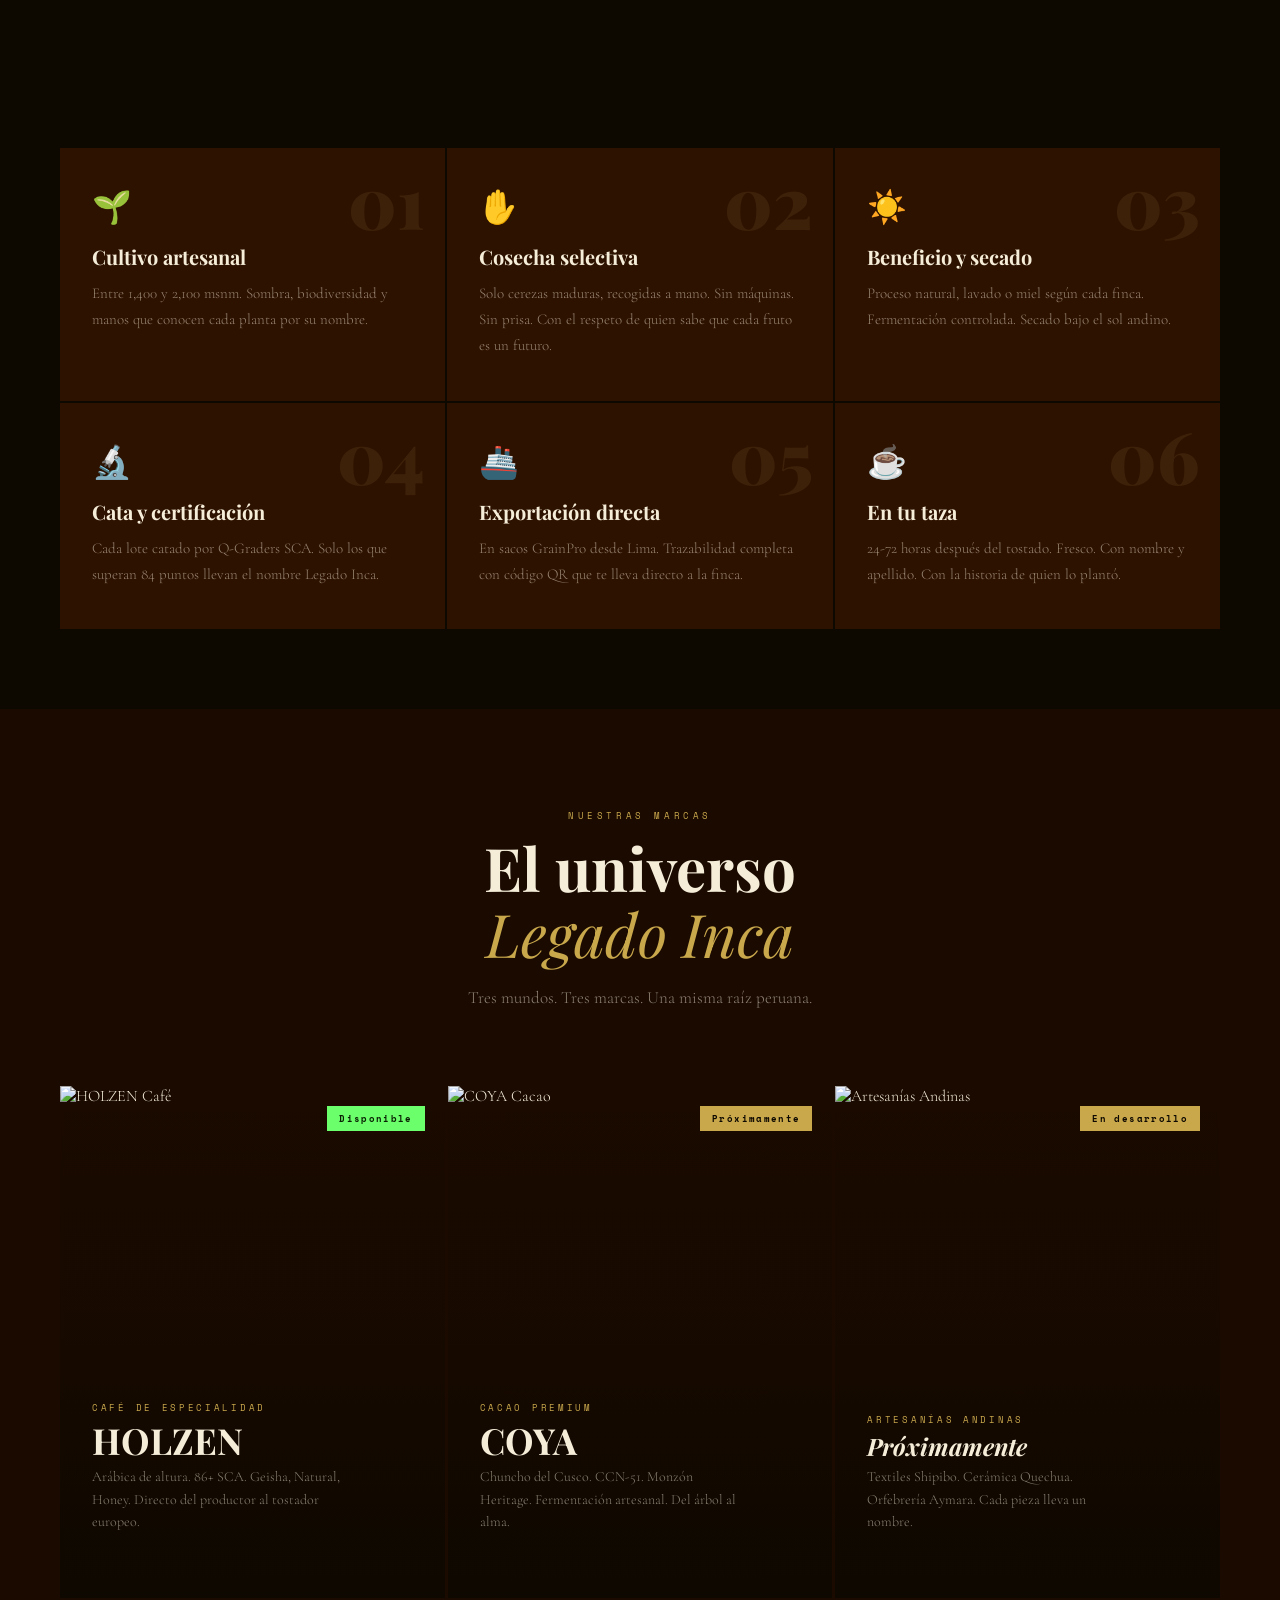
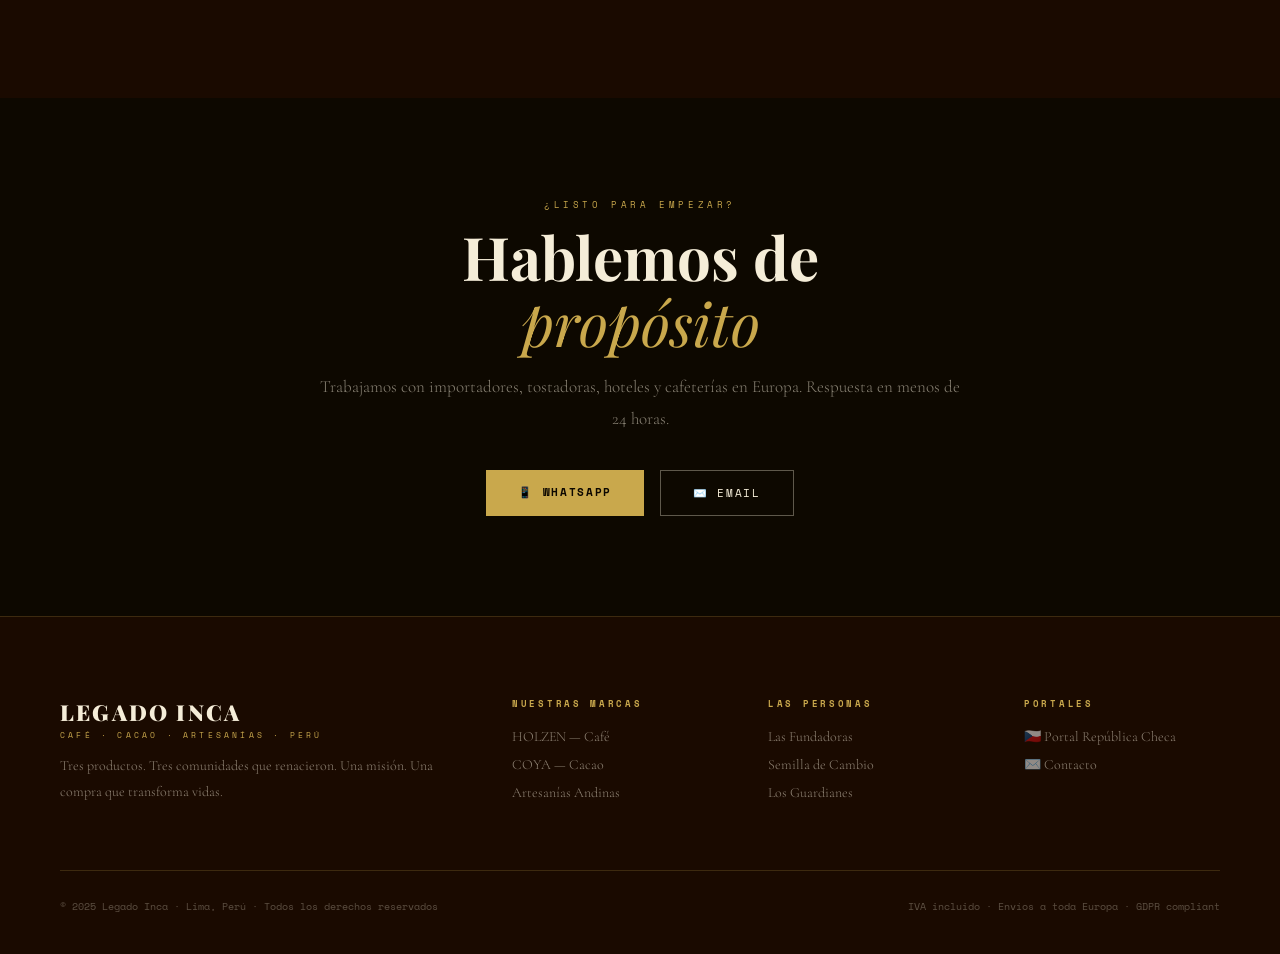
==== commit 7a8dc675: "index.html" ====
--- a/czech/index.html
+++ b/czech/index.html
@@ -7,18 +7,8 @@
 <link href="https://fonts.googleapis.com/css2?family=Playfair+Display:ital,wght@0,400;0,700;0,900;1,400;1,700&family=Cormorant+Garamond:ital,wght@0,300;0,400;0,600;1,300;1,400;1,600&family=Space+Mono:wght@400;700&family=Jost:wght@200;300;400;500&display=swap" rel="stylesheet">
 <link rel="stylesheet" href="https://cdnjs.cloudflare.com/ajax/libs/leaflet/1.9.4/leaflet.min.css"/>
 <script src="https://cdnjs.cloudflare.com/ajax/libs/leaflet/1.9.4/leaflet.min.js"></script>
-<script src="https://cdnjs.cloudflare.com/ajax/libs/Chart.js/4.4.1/chart.umd.min.js"></script>
-
-<!-- PWA -->
-<meta name="application-name" content="Legado Inca">
-<meta name="apple-mobile-web-app-capable" content="yes">
-<meta name="apple-mobile-web-app-status-bar-style" content="black-translucent">
-<meta name="apple-mobile-web-app-title" content="Legado Inca">
 <meta name="theme-color" content="#1A0A00">
-<meta name="description" content="Café, cacao y artesanías del Perú con historia. Cada compra apoya comunidades que superaron el terror y reconstruyeron su vida.">
-<link rel="manifest" href="manifest.json">
-<link rel="apple-touch-icon" href="data:image/svg+xml,%3Csvg xmlns='http://www.w3.org/2000/svg' viewBox='0 0 512 512'%3E%3Crect width='512' height='512' fill='%231A0A00'/%3E%3Ctext x='256' y='340' font-size='260' text-anchor='middle' fill='%23C9A84C' font-family='Georgia,serif'%3EL%3C/text%3E%3C/svg%3E">
-
+<meta name="description" content="Café, cacao y artesanías del Perú. Historias de superación detrás de cada producto.">
 <style>
 /* ═══════════════════════════════════════
    LEGADO INCA — DESIGN TOKENS
@@ -441,22 +431,19 @@
     <div class="login-form">
       <div class="login-error" id="login-err">Credenciales incorrectas. Intenta de nuevo.</div>
       <div class="f-group">
-        <label class="f-label">Código / Usuario</label>
-        <input class="login-input" type="text" id="login-user" placeholder="Ej: PROV-001 · admin · czech">
+        <label class="f-label">Usuario</label>
+        <input class="login-input" type="text" id="login-user" placeholder="czech26">
       </div>
       <div class="f-group">
         <label class="f-label">Contraseña</label>
-        <input class="login-input" type="password" id="login-pass" placeholder="••••••••">
+        <input class="login-input" type="password" id="login-pass" placeholder="••••••••" onkeydown="if(event.key==='Enter')doLogin()">
       </div>
       <button class="btn-gold" style="width:100%;padding:14px" onclick="doLogin()">Ingresar →</button>
-      <p class="login-hint">Acceso: <strong>czech26 / czech26@</strong></p>
     </div>
   </div>
 </div>
 
-<!-- ══════════════════════════════════
-     PÁGINA MADRE — LEGADO INCA
-══════════════════════════════════ -->
+<!-- PÁGINA MADRE -->
 <div id="view-madre" class="page-view active">
 
   <!-- NAV -->
@@ -537,17 +524,9 @@
     </div>
   </div>
 
-  <!-- STATS -->
-  <div class="stats-bar">
-    <div class="stat-item"><span class="stat-num counter" data-target="142">0</span><span class="stat-label" data-key="stat1">Familias productoras</span></div>
-    <div class="stat-item"><span class="stat-num">3</span><span class="stat-label" data-key="stat2">Grupos de vida</span></div>
-    <div class="stat-item"><span class="stat-num">1,800m</span><span class="stat-label" data-key="stat3">Altitud promedio</span></div>
-    <div class="stat-item"><span class="stat-num counter" data-target="18">0</span><span class="stat-label" data-key="stat4">Países destino</span></div>
-    <div class="stat-item"><span class="stat-num">10%</span><span class="stat-label" data-key="stat5">Impacto social directo</span></div>
-  </div>
-
-
-    <!-- PERSONAS — carousel arriba con foto + historia -->
+  
+
+  <!-- PERSONAS — carousel arriba con foto + historia -->
   <section id="personas-section" style="background:var(--negro);padding:0;">
     <div class="personas-hero">
       <div class="personas-section-label" data-key="personas_eyebrow">Estas son las personas detrás de cada producto</div>
@@ -707,8 +686,7 @@
     </div>
   </section>
 
-
-    <!-- CONTACTO -->
+  <!-- CONTACTO -->
   <section id="footer-contact" style="padding:100px 60px;background:var(--negro);text-align:center;">
     <span class="section-eyebrow" data-key="contact_eyebrow">¿Listo para empezar?</span>
     <h2 class="section-title" data-key="contact_title">Hablemos de<br><em>propósito</em></h2>
@@ -720,6 +698,7 @@
   </section>
 
   <!-- FOOTER -->
+
   <footer class="madre-footer" id="footer-madre">
     <div class="footer-grid">
       <div class="footer-brand">
@@ -777,17 +756,17 @@
           <li><a onclick="setTab('czech','cz-stock')"><span class="ni">🏪</span>Stock República Checa</a></li>
           <li><a onclick="setTab('czech','cz-pedidos')"><span class="ni">📦</span>Pedidos B2B</a></li>
         </ul>
-        <div class="nav-sec-label">Documentación</div>
+        <div class="nav-sec-label" data-czkey="cz_nav_docs">Documentación</div>
         <ul>
           <li><a onclick="setTab('czech','cz-docs')"><span class="ni">📄</span>Docs UE</a></li>
           <li><a onclick="setTab('czech','cz-uk')"><span class="ni">🇬🇧</span>Docs Reino Unido</a></li>
         </ul>
-        <div class="nav-sec-label">Finanzas</div>
+        <div class="nav-sec-label" data-czkey="cz_nav_finanzas">Finanzas</div>
         <ul>
           <li><a onclick="setTab('czech','cz-gastos')"><span class="ni">📉</span>Ingresar Gastos</a></li>
         </ul>
 
-        <div class="nav-sec-label">Comunicación</div>
+        <div class="nav-sec-label" data-czkey="cz_nav_comunicacion">Comunicación</div>
         <ul>
           <li><a onclick="setTab('czech','cz-contacto')"><span class="ni">💬</span>Contacto Lima</a></li>
         </ul>
@@ -809,7 +788,7 @@
         <button onclick="setCzLang('cs')" id="czlang-cs" style="padding:6px 14px;background:none;border:none;color:rgba(232,224,204,0.5);font-family:'Space Mono',monospace;font-size:10px;cursor:pointer;transition:all 0.3s;letter-spacing:1px;" class="czlang-btn">CZ</button>
       </div>
       <div id="cz-embarques" class="tab-content active">
-        <div class="portal-header"><h1>Embarques</h1></div>
+        <div class="portal-header"><h1 data-czkey="cz_h_embarques">Embarques</h1></div>
         <div class="panel" style="margin-bottom:20px;"><div class="panel-hdr"><span class="panel-title">Contenedor Activo — #CTR-2025-04</span><span class="badge warn"><span class="badge-dot"></span>En tránsito</span></div>
           <div style="display:grid;grid-template-columns:repeat(3,1fr);gap:14px;margin-bottom:20px;">
             <div style="background:var(--mid-dark);padding:14px;border:1px solid var(--border-d);"><div style="font-size:9px;color:var(--gold);">Naviera</div><div style="color:var(--text-p);margin-top:4px;">Maersk Line</div></div>
@@ -828,7 +807,7 @@
       </div>
 
       <div id="cz-stock" class="tab-content">
-        <div class="portal-header"><h1>Stock en República Checa</h1></div>
+        <div class="portal-header"><h1 data-czkey="cz_h_stock">Stock en República Checa</h1></div>
         <div class="panel"><table class="data-table"><thead><tr><th>Producto</th><th>Disponible</th><th>Reservado</th><th>€/kg</th><th>Próx. Lote</th></tr></thead>
           <tbody>
             <tr><td>Geisha Washed</td><td style="color:var(--red)">12 kg ⚠</td><td>20 kg</td><td>€28</td><td>28 días</td></tr>
@@ -840,7 +819,7 @@
       </div>
 
       <div id="cz-pedidos" class="tab-content">
-        <div class="portal-header"><h1>Pedidos B2B Europa</h1></div>
+        <div class="portal-header"><h1 data-czkey="cz_h_pedidos">Pedidos B2B Europa</h1></div>
         <div class="panel"><table class="data-table"><thead><tr><th>Cliente</th><th>Producto</th><th>Kg</th><th>Total</th><th>Estado</th></tr></thead>
           <tbody>
             <tr><td>Café Savoy, República Checa</td><td>Geisha Washed</td><td>20 kg</td><td>€560</td><td><span class="badge warn"><span class="badge-dot"></span>En entrega</span></td></tr>
@@ -851,7 +830,7 @@
       </div>
 
       <div id="cz-docs" class="tab-content">
-        <div class="portal-header"><h1>Documentación UE / Exportación</h1></div>
+        <div class="portal-header"><h1 data-czkey="cz_h_docs">Documentación UE</h1></div>
         <div class="panel" style="margin-bottom:16px;"><div class="panel-hdr"><span class="panel-title">📦 Exportación Perú</span></div>
           <div style="display:grid;gap:0;">
             <div style="display:flex;align-items:center;justify-content:space-between;padding:14px 0;border-bottom:1px solid rgba(201,168,76,0.08);"><div style="display:flex;align-items:center;gap:12px;"><span style="font-size:20px;">📄</span><div><div style="font-size:12px;color:var(--text-p);">Bill of Lading — MAEU-204987XX</div><div style="font-size:10px;color:var(--muted-p);">Naviera Maersk · 12 Jun 2025</div></div></div><button class="btn-outline-gold" onclick="alert('Próximamente.')">Descargar</button></div>
@@ -866,7 +845,7 @@
       </div>
 
       <div id="cz-uk" class="tab-content">
-        <div class="portal-header"><h1>Documentación Reino Unido</h1></div>
+        <div class="portal-header"><h1 data-czkey="cz_h_uk">Documentación UK</h1></div>
         <div class="panel"><div class="panel-hdr"><span class="panel-title">🇬🇧 Documentos UK</span></div>
           <div style="display:grid;gap:0;">
             <div style="display:flex;align-items:center;justify-content:space-between;padding:14px 0;border-bottom:1px solid rgba(201,168,76,0.08);"><div><div style="font-size:12px;color:var(--text-p);">IPAFFS Pre-Notification</div><div style="font-size:10px;color:var(--amber);">⚠ Obligatorio · Mínimo 1 día hábil antes</div></div><button class="btn-outline-gold" onclick="alert('Plantilla disponible. Contacta al equipo Lima.')">Ver Plantilla</button></div>
@@ -878,7 +857,7 @@
       </div>
 
       <div id="cz-gastos" class="tab-content">
-        <div class="portal-header"><h1>Ingresar Gastos</h1></div>
+        <div class="portal-header"><h1 data-czkey="cz_h_gastos">Ingresar Gastos</h1></div>
         <div class="alert-box info" style="margin-bottom:20px;">ℹ Los gastos aparecerán en el panel de Finanzas del Administrador en Lima.</div>
         <div style="display:grid;grid-template-columns:1fr 1fr;gap:20px;">
           <div class="panel"><div class="panel-hdr"><span class="panel-title">Registrar Nuevo Gasto</span></div>
@@ -907,7 +886,7 @@
       </div>
 
       <div id="cz-contacto" class="tab-content">
-        <div class="portal-header"><h1>Contacto Lima</h1></div>
+        <div class="portal-header"><h1 data-czkey="cz_h_contacto">Contacto Lima</h1></div>
         <div style="display:grid;grid-template-columns:1fr 1fr;gap:20px;">
           <div class="panel"><div class="panel-hdr"><span class="panel-title">Enviar Mensaje</span></div>
             <div style="display:grid;gap:14px;">
@@ -939,22 +918,10 @@
   </div>
 </div>
 
-<!-- PWA BANNER -->
-<div id="pwa-banner" style="display:none;position:fixed;bottom:0;left:0;right:0;z-index:8000;background:var(--tierra);border-top:1px solid var(--border);padding:16px 20px;align-items:center;gap:16px;flex-wrap:wrap;">
-  <div style="flex:1;min-width:200px;"><div style="font-family:'Playfair Display',serif;font-size:15px;color:var(--crema);">Instalar Legado Inca</div><div style="font-size:11px;color:var(--muted);margin-top:3px;">Agregar a pantalla de inicio como app</div></div>
-  <div style="display:flex;gap:10px;">
-    <button onclick="installPWA()" style="background:var(--oro);color:var(--negro);border:none;padding:10px 22px;font-size:11px;letter-spacing:0.15em;text-transform:uppercase;cursor:pointer;font-family:'Space Mono',monospace;font-weight:700;">Instalar</button>
-    <button onclick="dismissPWA()" style="background:transparent;color:var(--muted);border:1px solid var(--border);padding:10px 16px;font-size:11px;cursor:pointer;">✕</button>
-  </div>
-</div>
-
-<!-- ══════════════════════════════════════════════
-     JAVASCRIPT
-══════════════════════════════════════════════ -->
-<script data-cfasync="false" src="/cdn-cgi/scripts/5c5dd728/cloudflare-static/email-decode.min.js"></script><script>
-// ════════════════════════════════════════
+<script>
+// ═══════════════════════════════════
 //  TRANSLATIONS
-// ════════════════════════════════════════
+// ═══════════════════════════════════
 const translations = {
   es:{
     hero_eyebrow:'Café · Cacao · Artesanías · Perú · Europa',
@@ -1126,379 +1093,308 @@
   }
 };
 
-function setLang(lang){
-  document.querySelectorAll('.lang-btn').forEach(function(b){
+function setLang(lang) {
+  document.querySelectorAll('.lang-btn').forEach(function(b) {
     b.classList.remove('active');
-    if(b.textContent.trim()===lang.toUpperCase()||(lang==='cs'&&b.textContent.trim()==='CZ'))
+    var txt = b.textContent.trim();
+    if (txt === lang.toUpperCase() || (lang === 'cs' && txt === 'CZ')) {
       b.classList.add('active');
+    }
   });
-  var t=translations[lang];
-  if(!t) return;
-  document.querySelectorAll('[data-key]').forEach(function(el){
-    var k=el.getAttribute('data-key');
-    if(t[k]!==undefined) el.innerHTML=t[k];
+  var t = translations[lang];
+  if (!t) return;
+  document.querySelectorAll('[data-key]').forEach(function(el) {
+    var k = el.getAttribute('data-key');
+    if (t[k] !== undefined) el.innerHTML = t[k];
   });
 }
 
-// ════════════════════════════════════════
-//  CREDENCIALES & LOGIN
-// ════════════════════════════════════════
-const PROVEEDORES = {};
-const CREDENTIALS={
-  'czech26':{pass:'czech26@',view:'czech'},
-};
-let currentProv=null;
-
-function openLogin(){document.getElementById('modal-login').classList.add('open');}
-function closeLogin(){document.getElementById('modal-login').classList.remove('open');}
-function doLogin(){
-  const u=document.getElementById('login-user').value.trim();
-  const p=document.getElementById('login-pass').value.trim();
-  const cred=CREDENTIALS[u];
-  if(cred&&p===cred.pass){
+// ═══════════════════════════════════
+//  LOGIN
+// ═══════════════════════════════════
+var CREDENTIALS = { 'czech26': { pass: 'czech26@', view: 'czech' } };
+
+function openLogin() {
+  document.getElementById('modal-login').classList.add('open');
+}
+function closeLogin() {
+  document.getElementById('modal-login').classList.remove('open');
+}
+function doLogin() {
+  var u = document.getElementById('login-user').value.trim();
+  var p = document.getElementById('login-pass').value.trim();
+  var cred = CREDENTIALS[u];
+  if (cred && p === cred.pass) {
     closeLogin();
-    if(cred.view==='supplier') loadProvider(u);
     showView(cred.view);
   } else {
     document.getElementById('login-err').classList.add('show');
-    document.getElementById('login-pass').value='';
+    document.getElementById('login-pass').value = '';
   }
 }
-document.getElementById('login-pass').addEventListener('keydown',e=>{if(e.key==='Enter')doLogin();});
-
-function loadProvider(code){
-  currentProv=PROVEEDORES[code];
-  if(!currentProv)return;
-  document.getElementById('prov-id-display').textContent=code;
-  document.getElementById('prov-name-display').textContent=currentProv.nombre;
-  document.getElementById('ct-nombre').textContent=currentProv.nombre;
-  document.getElementById('ct-producto').textContent=currentProv.producto;
-  document.getElementById('ct-precio').textContent=currentProv.precio;
-  document.getElementById('ct-banco').textContent=currentProv.banco;
-  document.getElementById('ct-cuenta').textContent=currentProv.cuenta;
-  const lb=document.getElementById('prov-lotes-body');
-  lb.innerHTML=currentProv.lotes.map(l=>`<tr><td style="color:var(--gold)">${l.id}</td><td>${l.prod}</td><td>${l.kg} kg</td><td>${l.fecha}</td><td><span class="badge ${l.calidad==='Aprobado'?'ok':'warn'}"><span class="badge-dot"></span>${l.calidad}</span></td><td><span class="badge ${l.pago==='Pagado'?'ok':l.pago==='Parcial'?'warn':'pend'}"><span class="badge-dot"></span>${l.pago}</span></td></tr>`).join('');
-  const pb=document.getElementById('prov-pagos-body');
-  pb.innerHTML=currentProv.pagos.map(p=>`<tr><td style="color:var(--gold)">${p.lote}</td><td>${p.tipo}</td><td style="color:${p.estado==='Pagado'||p.estado==='Enviado'?'var(--green)':p.estado==='No enviado'?'var(--red)':'var(--amber)'}">${p.monto}</td><td>${p.banco}</td><td><span class="badge ${p.estado==='Pagado'||p.estado==='Enviado'?'ok':p.estado==='No enviado'?'err':'warn'}"><span class="badge-dot"></span>${p.estado}</span></td><td>${p.fecha}</td><td>${p.voucher}</td></tr>`).join('');
-  const fl=document.getElementById('foto-lote');
-  fl.innerHTML=currentProv.lotes.map(l=>`<option>${l.id} — ${l.prod}</option>`).join('');
-}
-
-// ════════════════════════════════════════
-//  VIEW & TAB SYSTEM
-// ════════════════════════════════════════
-function showView(name){
-  document.querySelectorAll('.page-view').forEach(v=>v.classList.remove('active'));
-  const view=document.getElementById('view-'+name);
-  if(view) view.classList.add('active');
-  window.scrollTo(0,0);
-}
-function setTab(portal,tabId){
-  const main=document.querySelector('#view-czech .portal-main');
-  if(!main) return;
-  main.querySelectorAll('.tab-content').forEach(t=>t.classList.remove('active'));
-  const el=document.getElementById(tabId);
-  if(el)el.classList.add('active');
-  const sidebar=document.querySelector('#view-czech .sidebar-nav');
-  if(sidebar){
-    sidebar.querySelectorAll('a').forEach(a=>a.classList.remove('active'));
-    if(event&&event.currentTarget) event.currentTarget.classList.add('active');
+
+// ═══════════════════════════════════
+//  VIEW SYSTEM
+// ═══════════════════════════════════
+function showView(name) {
+  document.querySelectorAll('.page-view').forEach(function(v) {
+    v.classList.remove('active');
+  });
+  var el = document.getElementById('view-' + name);
+  if (el) el.classList.add('active');
+  window.scrollTo(0, 0);
+}
+
+function setTab(portal, tabId) {
+  var main = document.querySelector('#view-czech .portal-main');
+  if (!main) return;
+  main.querySelectorAll('.tab-content').forEach(function(t) { t.classList.remove('active'); });
+  var el = document.getElementById(tabId);
+  if (el) el.classList.add('active');
+  var sidebar = document.querySelector('#view-czech .sidebar-nav');
+  if (sidebar) {
+    sidebar.querySelectorAll('a').forEach(function(a) { a.classList.remove('active'); });
+    if (event && event.currentTarget) event.currentTarget.classList.add('active');
   }
 }
-function setSubTab(btn,tabId,groupId){
-  document.getElementById(groupId).querySelectorAll('.tab-content').forEach(t=>t.classList.remove('active'));
-  document.getElementById(tabId).classList.add('active');
-  btn.parentElement.querySelectorAll('.tab-btn').forEach(b=>b.classList.remove('active'));
+
+function setSubTab(btn, tabId, groupId) {
+  var group = document.getElementById(groupId);
+  if (!group) return;
+  group.querySelectorAll('.tab-content').forEach(function(t) { t.classList.remove('active'); });
+  var el = document.getElementById(tabId);
+  if (el) el.classList.add('active');
+  btn.parentElement.querySelectorAll('.tab-btn').forEach(function(b) { b.classList.remove('active'); });
   btn.classList.add('active');
 }
 
-// ════════════════════════════════════════
+// ═══════════════════════════════════
 //  MOBILE SIDEBAR
-// ════════════════════════════════════════
-function toggleSidebar(portal){
-  const sid=document.getElementById('sidebar-'+portal);
-  const ov=document.getElementById('overlay-'+portal);
-  const btn=document.getElementById('hamburguer-'+portal);
-  if(!sid)return;
-  const open=sid.classList.contains('open');
-  if(open){sid.classList.remove('open');if(ov)ov.classList.remove('show');if(btn)btn.innerHTML='☰';}
-  else{sid.classList.add('open');if(ov)ov.classList.add('show');if(btn)btn.innerHTML='✕';}
-}
-function closeSidebar(portal){
-  const sid=document.getElementById('sidebar-'+portal);
-  const ov=document.getElementById('overlay-'+portal);
-  const btn=document.getElementById('hamburguer-'+portal);
-  if(sid)sid.classList.remove('open');
-  if(ov)ov.classList.remove('show');
-  if(btn)btn.innerHTML='☰';
-}
-document.addEventListener('click',function(e){
-  if(e.target.closest&&e.target.closest('.sidebar-nav a')&&window.innerWidth<=1024)
-    closeSidebar('czech');
-});
-
-// ════════════════════════════════════════
-//  HERO SLIDER (fotos + videos)
-// ════════════════════════════════════════
-let heroIdx=0;
-const heroSlides=document.querySelectorAll('.hero-slide');
-const heroDotsWrap=document.getElementById('hero-dots');
-heroSlides.forEach((_,i)=>{
-  const d=document.createElement('button');
-  d.className='hero-dot'+(i===0?' active':'');
-  d.onclick=()=>goHero(i);
+// ═══════════════════════════════════
+function toggleSidebar(portal) {
+  var sid = document.getElementById('sidebar-' + portal);
+  var ov  = document.getElementById('overlay-' + portal);
+  var btn = document.getElementById('hamburguer-' + portal);
+  if (!sid) return;
+  var open = sid.classList.contains('open');
+  if (open) {
+    sid.classList.remove('open');
+    if (ov) ov.classList.remove('show');
+    if (btn) btn.innerHTML = '☰';
+  } else {
+    sid.classList.add('open');
+    if (ov) ov.classList.add('show');
+    if (btn) btn.innerHTML = '✕';
+  }
+}
+function closeSidebar(portal) {
+  var sid = document.getElementById('sidebar-' + portal);
+  var ov  = document.getElementById('overlay-' + portal);
+  var btn = document.getElementById('hamburguer-' + portal);
+  if (sid) sid.classList.remove('open');
+  if (ov)  ov.classList.remove('show');
+  if (btn) btn.innerHTML = '☰';
+}
+
+// ═══════════════════════════════════
+//  HERO SLIDER
+// ═══════════════════════════════════
+var heroIdx = 0;
+var heroSlides = document.querySelectorAll('#view-madre .hero-slide');
+var heroDotsWrap = document.getElementById('hero-dots');
+
+heroSlides.forEach(function(_, i) {
+  var d = document.createElement('button');
+  d.className = 'hero-dot' + (i === 0 ? ' active' : '');
+  d.onclick = function() { goHero(i); };
   heroDotsWrap.appendChild(d);
 });
-function goHero(n){
+
+function goHero(n) {
   heroSlides[heroIdx].classList.remove('active');
   heroDotsWrap.children[heroIdx].classList.remove('active');
-  var oldVid=heroSlides[heroIdx].querySelector('video');
-  if(oldVid){oldVid.pause();}
-  heroIdx=(n+heroSlides.length)%heroSlides.length;
+  var oldVid = heroSlides[heroIdx].querySelector('video');
+  if (oldVid) oldVid.pause();
+  heroIdx = (n + heroSlides.length) % heroSlides.length;
   heroSlides[heroIdx].classList.add('active');
   heroDotsWrap.children[heroIdx].classList.add('active');
-  var newVid=heroSlides[heroIdx].querySelector('video');
-  if(newVid){newVid.currentTime=0;newVid.play().catch(function(){});}
-}
-setInterval(()=>goHero(heroIdx+1),5500);
-
-// ════════════════════════════════════════
+  var newVid = heroSlides[heroIdx].querySelector('video');
+  if (newVid) { newVid.currentTime = 0; newVid.play().catch(function() {}); }
+}
+setInterval(function() { goHero(heroIdx + 1); }, 5500);
+
+// ═══════════════════════════════════
 //  PERSONAS CAROUSEL
-// ════════════════════════════════════════
-let personaIdx=0;
-const personaSlides=document.querySelectorAll('.persona-slide');
-const personaDotsWrap=document.getElementById('personas-dots');
-personaSlides.forEach((_,i)=>{
-  const d=document.createElement('button');
-  d.className='persona-dot'+(i===0?' active':'');
-  d.onclick=()=>goPersona(i);
-  personaDotsWrap.appendChild(d);
+// ═══════════════════════════════════
+var personaIdx = 0;
+var personaSlides = document.querySelectorAll('.persona-slide');
+var personaDots = document.getElementById('personas-dots');
+
+personaSlides.forEach(function(_, i) {
+  var d = document.createElement('button');
+  d.className = 'persona-dot' + (i === 0 ? ' active' : '');
+  d.onclick = function() { goPersona(i); };
+  personaDots.appendChild(d);
 });
-function goPersona(n){
+
+function goPersona(n) {
   personaSlides[personaIdx].classList.remove('active');
-  personaDotsWrap.children[personaIdx].classList.remove('active');
-  personaIdx=(n+personaSlides.length)%personaSlides.length;
+  personaDots.children[personaIdx].classList.remove('active');
+  personaIdx = (n + personaSlides.length) % personaSlides.length;
   personaSlides[personaIdx].classList.add('active');
-  personaDotsWrap.children[personaIdx].classList.add('active');
-}
-setInterval(()=>goPersona(personaIdx+1),7000);
-
-// ════════════════════════════════════════
-//  NAV SCROLL
-// ════════════════════════════════════════
-window.addEventListener('scroll',()=>{
-  document.getElementById('nav-madre').classList.toggle('scrolled',window.scrollY>60);
+  personaDots.children[personaIdx].classList.add('active');
+}
+setInterval(function() { goPersona(personaIdx + 1); }, 7000);
+
+// ═══════════════════════════════════
+//  NAV + SCROLL
+// ═══════════════════════════════════
+window.addEventListener('scroll', function() {
+  document.getElementById('nav-madre').classList.toggle('scrolled', window.scrollY > 60);
 });
-function scrollTo_(sel){const el=document.querySelector(sel);if(el)el.scrollIntoView({behavior:'smooth',block:'start'});}
-function toggleMob(){
-  const mn=document.getElementById('mob-nav');
-  mn.style.display=mn.style.display==='flex'?'none':'flex';
-}
-
-// ════════════════════════════════════════
+function scrollTo_(sel) {
+  var el = document.querySelector(sel);
+  if (el) el.scrollIntoView({ behavior: 'smooth', block: 'start' });
+}
+function toggleMob() {
+  var mn = document.getElementById('mob-nav');
+  mn.style.display = (mn.style.display === 'flex') ? 'none' : 'flex';
+}
+
+// ═══════════════════════════════════
 //  COUNTERS
-// ════════════════════════════════════════
-function animateCounter(el){
-  const target=+el.dataset.target;
-  let current=0;
-  const step=target/60;
-  const timer=setInterval(()=>{
-    current=Math.min(current+step,target);
-    el.textContent=Math.floor(current);
-    if(current>=target)clearInterval(timer);
-  },20);
-}
-const cObs=new IntersectionObserver(entries=>{
-  entries.forEach(e=>{
-    if(e.isIntersecting){e.target.querySelectorAll('.counter').forEach(animateCounter);cObs.unobserve(e.target);}
+// ═══════════════════════════════════
+function animateCounter(el) {
+  var target = +el.dataset.target;
+  var current = 0;
+  var step = target / 60;
+  var timer = setInterval(function() {
+    current = Math.min(current + step, target);
+    el.textContent = Math.floor(current);
+    if (current >= target) clearInterval(timer);
+  }, 20);
+}
+var cObs = new IntersectionObserver(function(entries) {
+  entries.forEach(function(e) {
+    if (e.isIntersecting) {
+      e.target.querySelectorAll('.counter').forEach(animateCounter);
+      cObs.unobserve(e.target);
+    }
   });
-},{threshold:0.3});
-document.querySelectorAll('.stats-bar,.impacto').forEach(s=>cObs.observe(s));
-
-// ════════════════════════════════════════
+}, { threshold: 0.3 });
+document.querySelectorAll('.stats-bar').forEach(function(s) { cObs.observe(s); });
+
+// ═══════════════════════════════════
 //  SCROLL ANIMATIONS
-// ════════════════════════════════════════
-const animObs=new IntersectionObserver(entries=>{
-  entries.forEach(e=>{if(e.isIntersecting){e.target.style.opacity='1';e.target.style.transform='translateY(0)';}});
-},{threshold:0.08});
-document.querySelectorAll('.paso,.impact-stat,.grupo-card,.marca-card').forEach((el,i)=>{
-  el.style.opacity='0';el.style.transform='translateY(24px)';
-  el.style.transition=`opacity 0.6s ${i*0.08}s ease, transform 0.6s ${i*0.08}s ease`;
+// ═══════════════════════════════════
+var animObs = new IntersectionObserver(function(entries) {
+  entries.forEach(function(e) {
+    if (e.isIntersecting) {
+      e.target.style.opacity = '1';
+      e.target.style.transform = 'translateY(0)';
+    }
+  });
+}, { threshold: 0.08 });
+document.querySelectorAll('.paso,.grupo-card,.marca-card').forEach(function(el, i) {
+  el.style.opacity = '0';
+  el.style.transform = 'translateY(24px)';
+  el.style.transition = 'opacity 0.6s ' + (i * 0.08) + 's ease, transform 0.6s ' + (i * 0.08) + 's ease';
   animObs.observe(el);
 });
 
-// ════════════════════════════════════════
-//  ADMIN CHARTS
-// ════════════════════════════════════════
-function buildAdminChart(){
-  const ctx=document.getElementById('admin-chart');
-  if(!ctx||ctx._built)return;ctx._built=true;
-  new Chart(ctx,{type:'bar',data:{labels:['S1','S2','S3','S4','S5','S6','S7','S8'],datasets:[{label:'Café',data:[40,55,70,50,80,65,90,75],backgroundColor:'rgba(201,168,76,0.7)',borderRadius:2},{label:'Cacao',data:[20,25,30,35,30,40,35,45],backgroundColor:'rgba(107,58,26,0.7)',borderRadius:2},{label:'Artesanías',data:[10,15,10,20,15,25,20,18],backgroundColor:'rgba(107,39,55,0.6)',borderRadius:2}]},options:{responsive:true,plugins:{legend:{labels:{color:'rgba(232,224,204,0.6)',font:{size:10}}},tooltip:{backgroundColor:'#1a1810',titleColor:'#C9A84C',bodyColor:'#e8e0cc'}},scales:{x:{ticks:{color:'rgba(232,224,204,0.4)',font:{size:9}},grid:{color:'rgba(201,168,76,0.05)'}},y:{ticks:{color:'rgba(232,224,204,0.4)',font:{size:9}},grid:{color:'rgba(201,168,76,0.05)'}}}}}});
-}
-function buildFinCharts(){
-  const i=document.getElementById('ingresos-chart');
-  const g=document.getElementById('gastos-chart');
-  if(i&&!i._built){i._built=true;new Chart(i,{type:'line',data:{labels:['Ene','Feb','Mar','Abr','May','Jun'],datasets:[{label:'Café €',data:[12000,15000,18000,14000,20000,24380],borderColor:'#C9A84C',backgroundColor:'rgba(201,168,76,0.1)',tension:0.4,fill:true},{label:'Cacao €',data:[3000,4000,5500,4800,6000,7180],borderColor:'#8a5030',backgroundColor:'rgba(138,80,48,0.1)',tension:0.4,fill:true}]},options:{responsive:true,plugins:{legend:{labels:{color:'rgba(232,224,204,0.6)',font:{size:10}}}},scales:{x:{ticks:{color:'rgba(232,224,204,0.4)'},grid:{color:'rgba(201,168,76,0.05)'}},y:{ticks:{color:'rgba(232,224,204,0.4)'},grid:{color:'rgba(201,168,76,0.05)'}}}}});}
-  if(g&&!g._built){g._built=true;new Chart(g,{type:'bar',data:{labels:['Ene','Feb','Mar','Abr','May','Jun'],datasets:[{label:'Compras S/',data:[20000,22000,28000,25000,27000,28400],backgroundColor:'rgba(224,82,82,0.6)',borderRadius:2},{label:'Logística $',data:[2000,2200,2800,2400,2600,2930],backgroundColor:'rgba(91,141,239,0.6)',borderRadius:2}]},options:{responsive:true,plugins:{legend:{labels:{color:'rgba(232,224,204,0.6)',font:{size:10}}}},scales:{x:{ticks:{color:'rgba(232,224,204,0.4)'},grid:{color:'rgba(201,168,76,0.05)'}},y:{ticks:{color:'rgba(232,224,204,0.4)'},grid:{color:'rgba(201,168,76,0.05)'}}}}});}
-}
-document.addEventListener('click',function(e){
-  if(e.target.classList.contains('tab-btn')&&e.target.textContent.includes('Ingresos'))setTimeout(buildFinCharts,100);
-  if(e.target.textContent&&e.target.textContent.includes('Finanzas'))setTimeout(buildFinCharts,200);
-});
-
-// ════════════════════════════════════════
-//  SATELLITE MAPS
-// ════════════════════════════════════════
-var satMap=null,satMarker=null;
-function loadSatellite(lat,lng,name){
-  var nameEl=document.getElementById('sat-name');
-  var linkEl=document.getElementById('sat-gmaps-link');
-  var mapDiv=document.getElementById('sat-map');
-  if(nameEl)nameEl.textContent=name;
-  if(linkEl){linkEl.href='https://www.google.com/maps/@'+lat+','+lng+',500m/data=!3m1!1e3';linkEl.style.display='inline-block';}
-  if(!satMap){
-    mapDiv.innerHTML='';mapDiv.style.background='';
-    satMap=L.map('sat-map',{center:[lat,lng],zoom:15,scrollWheelZoom:true,zoomControl:true,maxZoom:21});
-    L.tileLayer('https://mt{s}.google.com/vt/lyrs=s&x={x}&y={y}&z={z}',{attribution:'&copy; Google Maps',subdomains:['0','1','2','3'],maxZoom:21,maxNativeZoom:21,tileSize:256}).addTo(satMap);
-    L.tileLayer('https://mt{s}.google.com/vt/lyrs=h&x={x}&y={y}&z={z}',{subdomains:['0','1','2','3'],maxZoom:21,maxNativeZoom:21,opacity:0.8,tileSize:256}).addTo(satMap);
-  }else{satMap.setView([lat,lng],15);}
-  if(satMarker)satMap.removeLayer(satMarker);
-  satMarker=L.circleMarker([lat,lng],{radius:10,color:'#C9A84C',fillColor:'#C9A84C',fillOpacity:0.5,weight:2}).addTo(satMap);
-  satMarker.bindPopup('<div style="font-family:Jost,sans-serif;padding:6px 4px;"><strong style="color:#C9A84C;font-size:12px;">'+name+'</strong><br><span style="color:rgba(232,224,204,0.5);font-size:10px;">Lat: '+lat.toFixed(4)+' · Lng: '+lng.toFixed(4)+'</span></div>',{offset:[0,-5]}).openPopup();
-  satMap.invalidateSize();
-}
-
-var czSatMap=null,czSatMarker=null;
-function loadSatelliteCZ(lat,lng,name){
-  var nameEl=document.getElementById('cz-sat-name');
-  var linkEl=document.getElementById('cz-gmaps-link');
-  var mapDiv=document.getElementById('cz-sat-map');
-  if(nameEl)nameEl.textContent=name;
-  if(linkEl){linkEl.href='https://www.google.com/maps/@'+lat+','+lng+',500m/data=!3m1!1e3';linkEl.style.display='block';}
-  if(!czSatMap){
-    mapDiv.innerHTML='';mapDiv.style.background='';
-    czSatMap=L.map('cz-sat-map',{center:[lat,lng],zoom:15,scrollWheelZoom:true,zoomControl:true,maxZoom:21});
-    L.tileLayer('https://mt{s}.google.com/vt/lyrs=s&x={x}&y={y}&z={z}',{attribution:'&copy; Google Maps',subdomains:['0','1','2','3'],maxZoom:21,maxNativeZoom:21,tileSize:256}).addTo(czSatMap);
-    L.tileLayer('https://mt{s}.google.com/vt/lyrs=h&x={x}&y={y}&z={z}',{subdomains:['0','1','2','3'],maxZoom:21,maxNativeZoom:21,opacity:0.8,tileSize:256}).addTo(czSatMap);
-  }else{czSatMap.setView([lat,lng],15);}
-  if(czSatMarker)czSatMap.removeLayer(czSatMarker);
-  czSatMarker=L.circleMarker([lat,lng],{radius:10,color:'#C9A84C',fillColor:'#C9A84C',fillOpacity:0.5,weight:2}).addTo(czSatMap);
-  czSatMarker.bindPopup('<div style="font-family:Jost,sans-serif;padding:6px 4px;"><strong style="color:#C9A84C;font-size:12px;">'+name+'</strong></div>',{offset:[0,-5]}).openPopup();
+// ═══════════════════════════════════
+//  SATELLITE MAPS (Czech portal)
+// ═══════════════════════════════════
+var czSatMap = null, czSatMarker = null;
+function loadSatelliteCZ(lat, lng, name) {
+  var nameEl = document.getElementById('cz-sat-name');
+  var linkEl = document.getElementById('cz-gmaps-link');
+  var mapDiv = document.getElementById('cz-sat-map');
+  if (nameEl) nameEl.textContent = name;
+  if (linkEl) { linkEl.href = 'https://www.google.com/maps/@' + lat + ',' + lng + ',500m/data=!3m1!1e3'; linkEl.style.display = 'block'; }
+  if (!czSatMap) {
+    mapDiv.innerHTML = ''; mapDiv.style.background = '';
+    czSatMap = L.map('cz-sat-map', { center: [lat, lng], zoom: 15 });
+    L.tileLayer('https://mt{s}.google.com/vt/lyrs=s&x={x}&y={y}&z={z}', { subdomains: ['0','1','2','3'], maxZoom: 21, tileSize: 256 }).addTo(czSatMap);
+  } else { czSatMap.setView([lat, lng], 15); }
+  if (czSatMarker) czSatMap.removeLayer(czSatMarker);
+  czSatMarker = L.circleMarker([lat, lng], { radius: 10, color: '#C9A84C', fillColor: '#C9A84C', fillOpacity: 0.5, weight: 2 }).addTo(czSatMap);
+  czSatMarker.bindPopup('<strong style="color:#C9A84C">' + name + '</strong>').openPopup();
   czSatMap.invalidateSize();
 }
 
-// ════════════════════════════════════════
-//  ADMIN DATE
-// ════════════════════════════════════════
-const ad=document.getElementById('admin-date');
-if(ad)ad.textContent=new Date().toLocaleDateString('es-PE',{weekday:'long',year:'numeric',month:'long',day:'numeric'});
-
-// ════════════════════════════════════════
-//  ADMIN QUALITY CHECK
-// ════════════════════════════════════════
-function checkAdminQuality(){
-  const h=parseFloat(document.getElementById('adm-humedad').value)||0;
-  const d=(document.getElementById('adm-defectos').value||'').toLowerCase();
-  const critical=d.includes('negro')||d.includes('moho')||d.includes('hongo');
-  const fail=document.getElementById('adm-quality-fail');
-  const ok=document.getElementById('adm-quality-ok');
-  const res=document.getElementById('adm-resultado');
-  if(h>13||critical){fail.style.display='block';ok.style.display='none';res.value='❌ NO COMPRAR';}
-  else if(h>0){fail.style.display='none';ok.style.display='block';res.value='✅ Aprobado';}
-  else{fail.style.display='none';ok.style.display='none';res.value='';}
-}
-
-// ════════════════════════════════════════
-//  PAGOS ADMIN
-// ════════════════════════════════════════
-const PROV_BANKS={'PROV-001':'Banco: BCP · Cta: 191-XXXX-XXX · CCI: 00219100XXXXXXXXXX','PROV-002':'Banco: Interbank · Cta: 200-XXXX-XXX · CCI: 00320000XXXXXXXXXX','PROV-003':'Banco: Scotiabank · Cta: 312-XXXX-XXX · CCI: 00931200XXXXXXXXXX','PROV-004':'Banco: BBVA · Cta: 011-XXXX-XXX · CCI: 01101100XXXXXXXXXX'};
-function loadProvBank(){
-  const sel=document.getElementById('pay-prov').value;
-  const info=document.getElementById('prov-bank-info');
-  const det=document.getElementById('prov-bank-detail');
-  if(sel&&PROV_BANKS[sel]){info.style.display='block';det.textContent=PROV_BANKS[sel];}
-  else info.style.display='none';
-}
-function calcPago(){
-  const total=parseFloat(document.getElementById('pay-total').value)||0;
-  const pct=parseInt(document.getElementById('pay-type').value)||0;
-  const monto=document.getElementById('pay-monto');
-  if(total&&pct)monto.value='S/ '+(total*pct/100).toFixed(2);
-  else monto.value='';
-}
-function uploadVoucher(e){
-  const f=e.target.files[0];if(!f)return;
-  document.getElementById('voucher-preview').style.display='block';
-  document.getElementById('voucher-name').textContent=f.name;
-}
-function confirmarPago(){
-  const prov=document.getElementById('pay-prov').value;
-  const monto=document.getElementById('pay-monto').value;
-  if(!prov||!monto){alert('Por favor selecciona proveedor y monto.');return;}
-  alert('✅ Transferencia confirmada por '+monto+' al '+prov+'\n\nNotificación enviada automáticamente al proveedor.');
-  if(currentProv&&document.getElementById('view-supplier').classList.contains('active'))
-    document.getElementById('prov-pago-notif').style.display='block';
-}
-
-// ════════════════════════════════════════
-//  PHOTO PREVIEW & LOT SUBMIT
-// ════════════════════════════════════════
-function prevFotos(e,containerId){
-  const c=document.getElementById(containerId);if(!c)return;
-  Array.from(e.target.files).slice(0,10).forEach(f=>{
-    const d=document.createElement('div');d.className='photo-thumb';
-    const img=document.createElement('img');img.src=URL.createObjectURL(f);
-    d.appendChild(img);c.appendChild(d);
+// ═══════════════════════════════════
+//  CZECH PORTAL LANG
+// ═══════════════════════════════════
+var czTranslations = {
+  es: {
+    cz_welcome:'🇨🇿 Portal República Checa',
+    cz_sub:'Seguimiento de embarques, documentación y gastos en Rep. Checa',
+    cz_nav_logistica:'Logística', cz_nav_docs:'Documentación',
+    cz_nav_finanzas:'Finanzas', cz_nav_comunicacion:'Comunicación',
+    cz_h_embarques:'Embarques', cz_h_stock:'Stock en República Checa',
+    cz_h_pedidos:'Pedidos B2B Europa', cz_h_docs:'Documentación UE / Exportación',
+    cz_h_uk:'Documentación Reino Unido', cz_h_gastos:'Ingresar Gastos',
+    cz_h_contacto:'Contacto Lima', cz_salir:'← Salir',
+  },
+  en: {
+    cz_welcome:'🇨🇿 Czech Republic Portal',
+    cz_sub:'Shipment tracking, documentation and expenses in Czech Republic',
+    cz_nav_logistica:'Logistics', cz_nav_docs:'Documentation',
+    cz_nav_finanzas:'Finance', cz_nav_comunicacion:'Communication',
+    cz_h_embarques:'Shipments', cz_h_stock:'Stock in Czech Republic',
+    cz_h_pedidos:'B2B Orders Europe', cz_h_docs:'EU Documentation',
+    cz_h_uk:'United Kingdom Documentation', cz_h_gastos:'Enter Expenses',
+    cz_h_contacto:'Contact Lima', cz_salir:'← Exit',
+  },
+  de: {
+    cz_welcome:'🇨🇿 Portal Tschechische Republik',
+    cz_sub:'Sendungsverfolgung, Dokumentation und Ausgaben in Tschechien',
+    cz_nav_logistica:'Logistik', cz_nav_docs:'Dokumentation',
+    cz_nav_finanzas:'Finanzen', cz_nav_comunicacion:'Kommunikation',
+    cz_h_embarques:'Sendungen', cz_h_stock:'Lager Tschechische Republik',
+    cz_h_pedidos:'B2B Bestellungen Europa', cz_h_docs:'EU Dokumentation',
+    cz_h_uk:'Großbritannien Dokumentation', cz_h_gastos:'Ausgaben eintragen',
+    cz_h_contacto:'Kontakt Lima', cz_salir:'← Verlassen',
+  },
+  cs: {
+    cz_welcome:'🇨🇿 Portál Česká Republika',
+    cz_sub:'Sledování zásilek, dokumentace a výdaje v České republice',
+    cz_nav_logistica:'Logistika', cz_nav_docs:'Dokumentace',
+    cz_nav_finanzas:'Finance', cz_nav_comunicacion:'Komunikace',
+    cz_h_embarques:'Zásilky', cz_h_stock:'Sklad v České republice',
+    cz_h_pedidos:'B2B Objednávky Evropa', cz_h_docs:'EU Dokumentace',
+    cz_h_uk:'Velká Británie Dokumentace', cz_h_gastos:'Zadat výdaje',
+    cz_h_contacto:'Kontakt Lima', cz_salir:'← Odejít',
+  }
+};
+
+function setCzLang(lang) {
+  document.querySelectorAll('.czlang-btn').forEach(function(b) {
+    b.style.color = 'rgba(232,224,204,0.5)';
+    b.style.background = 'none';
   });
-}
-function submitLot(){
-  const id='#LOT-'+Math.floor(Math.random()*9000+1000);
-  alert('✅ Lote '+id+' registrado exitosamente.\nEl equipo evaluará la calidad y te notificaremos.');
-}
-
-// ════════════════════════════════════════
-//  PWA
-// ════════════════════════════════════════
-var deferredPrompt=null;
-if('serviceWorker' in navigator){
-  window.addEventListener('load',function(){navigator.serviceWorker.register('sw.js').catch(()=>{});});
-}
-window.addEventListener('beforeinstallprompt',function(e){
-  e.preventDefault();deferredPrompt=e;
-  document.getElementById('pwa-banner').style.display='flex';
-});
-function installPWA(){
-  if(deferredPrompt){deferredPrompt.prompt();deferredPrompt.userChoice.then(()=>{deferredPrompt=null;document.getElementById('pwa-banner').style.display='none';});}
-}
-function dismissPWA(){document.getElementById('pwa-banner').style.display='none';sessionStorage.setItem('pwa-dismissed','1');}
-if(sessionStorage.getItem('pwa-dismissed')){const b=document.getElementById('pwa-banner');if(b)b.style.display='none';}
-
-// iOS PWA tip
-var isIOS=/iphone|ipad|ipod/i.test(navigator.userAgent);
-if(isIOS&&!window.navigator.standalone){
-
-// ════════════════════════════════════════
-//  CZECH PORTAL — MULTILINGUAL
-// ════════════════════════════════════════
-const czTranslations = {
-  es:{ cz_welcome:'Portal República Checa', cz_sub:'Seguimiento de embarques, documentación y gestión de gastos en Rep. Checa' },
-  en:{ cz_welcome:'Czech Republic Portal', cz_sub:'Shipment tracking, documentation and expense management in Czech Republic' },
-  de:{ cz_welcome:'Portal Tschechische Republik', cz_sub:'Sendungsverfolgung, Dokumentation und Ausgabenverwaltung in der Tschechischen Republik' },
-  cs:{ cz_welcome:'Portál Česká Republika', cz_sub:'Sledování zásilek, dokumentace a správa výdajů v České republice' }
-};
-function setCzLang(lang){
-  document.querySelectorAll('.czlang-btn').forEach(function(b){
-    b.style.color='rgba(232,224,204,0.5)'; b.style.background='none';
-  });
-  var btn=document.getElementById('czlang-'+lang);
-  if(btn){btn.style.color='var(--gold)';btn.style.background='rgba(201,168,76,0.1)';}
-  var t=czTranslations[lang];
-  if(!t) return;
-  document.querySelectorAll('[data-czkey]').forEach(function(el){
-    var k=el.getAttribute('data-czkey');
-    if(t[k]!==undefined) el.innerHTML=t[k];
-  });
-  // Also update main lang
+  var btn = document.getElementById('czlang-' + lang);
+  if (btn) { btn.style.color = 'var(--gold)'; btn.style.background = 'rgba(201,168,76,0.1)'; }
+  var t = czTranslations[lang];
+  if (t) {
+    document.querySelectorAll('[data-czkey]').forEach(function(el) {
+      var k = el.getAttribute('data-czkey');
+      if (t[k] !== undefined) el.innerHTML = t[k];
+    });
+  }
   setLang(lang);
 }
- 
+
+// ═══════════════════════════════════
+//  COOKIE BANNER
+// ═══════════════════════════════════
+if (!localStorage.getItem('cookies')) {
+  setTimeout(function() {
+    var cb = document.getElementById('cookie-bar');
+    if (cb) cb.style.display = 'flex';
+  }, 2500);
+}
+</script>
+</body>
+</html>
